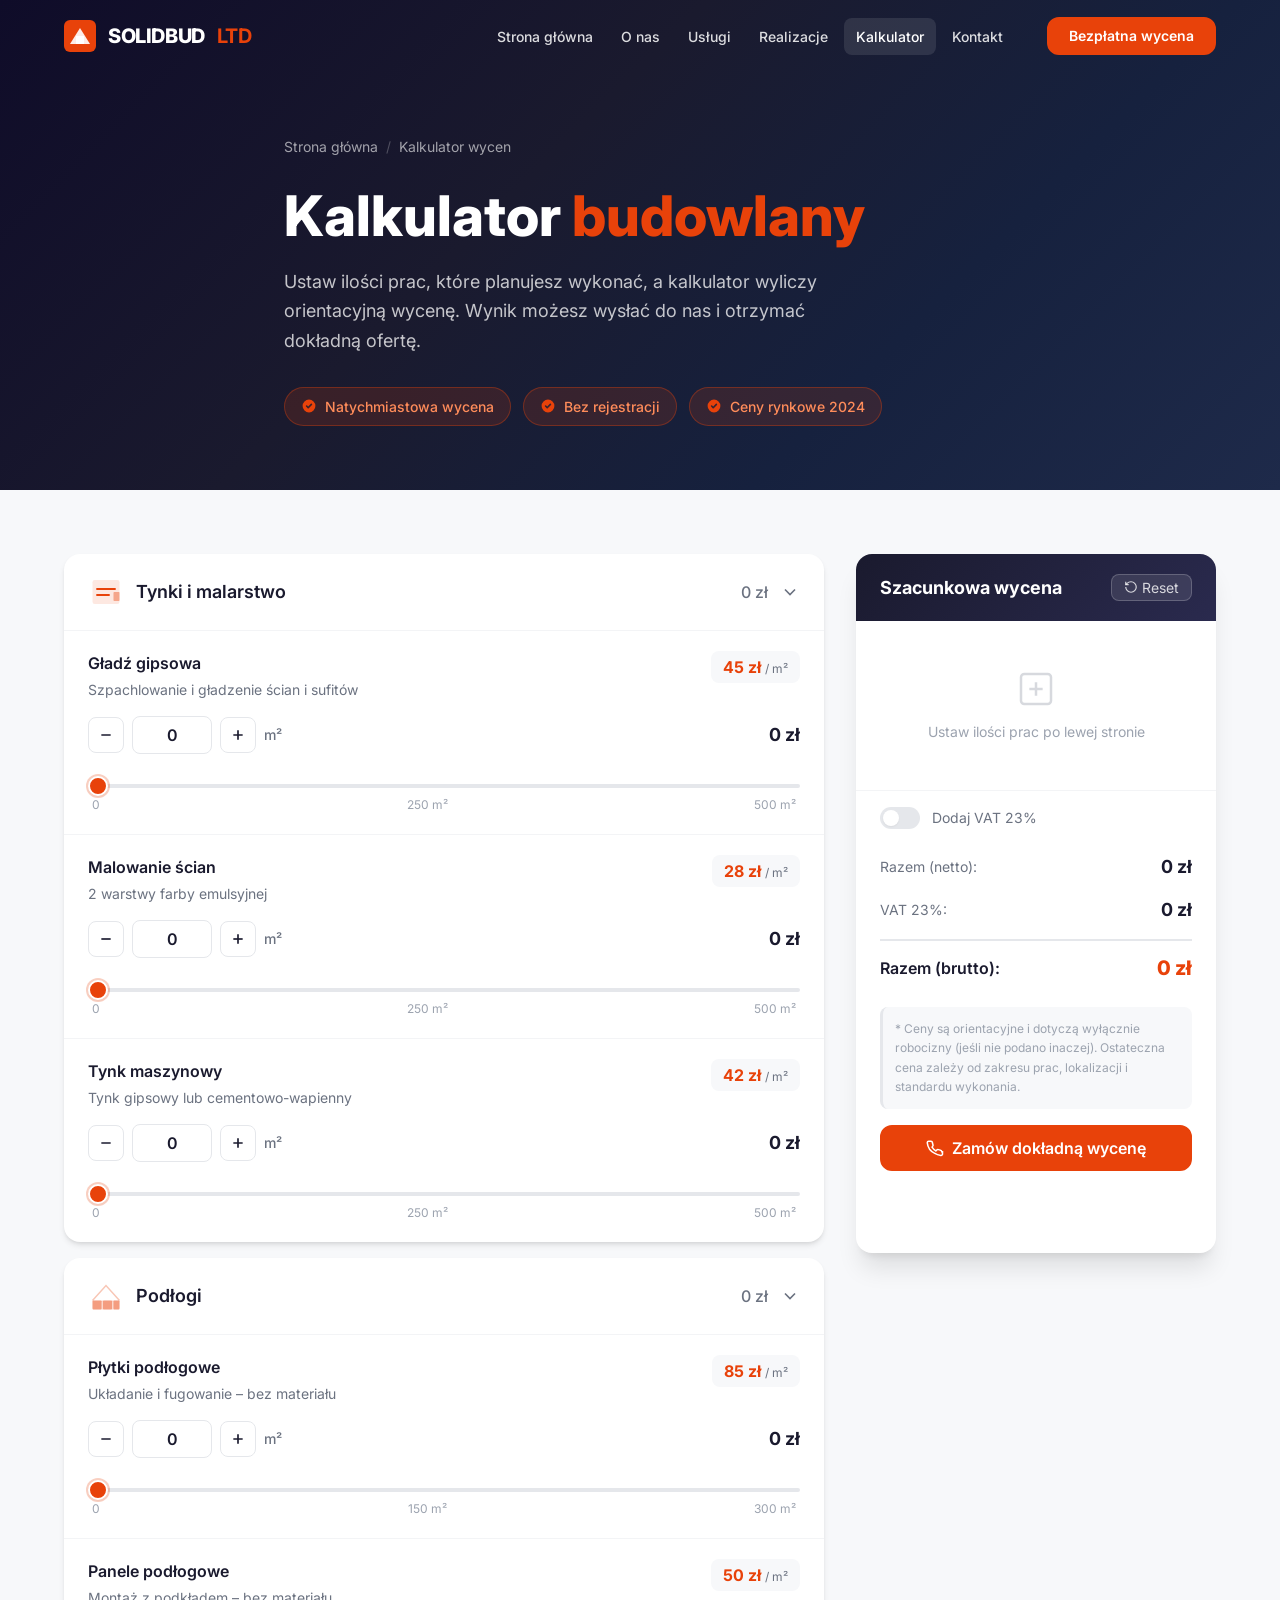
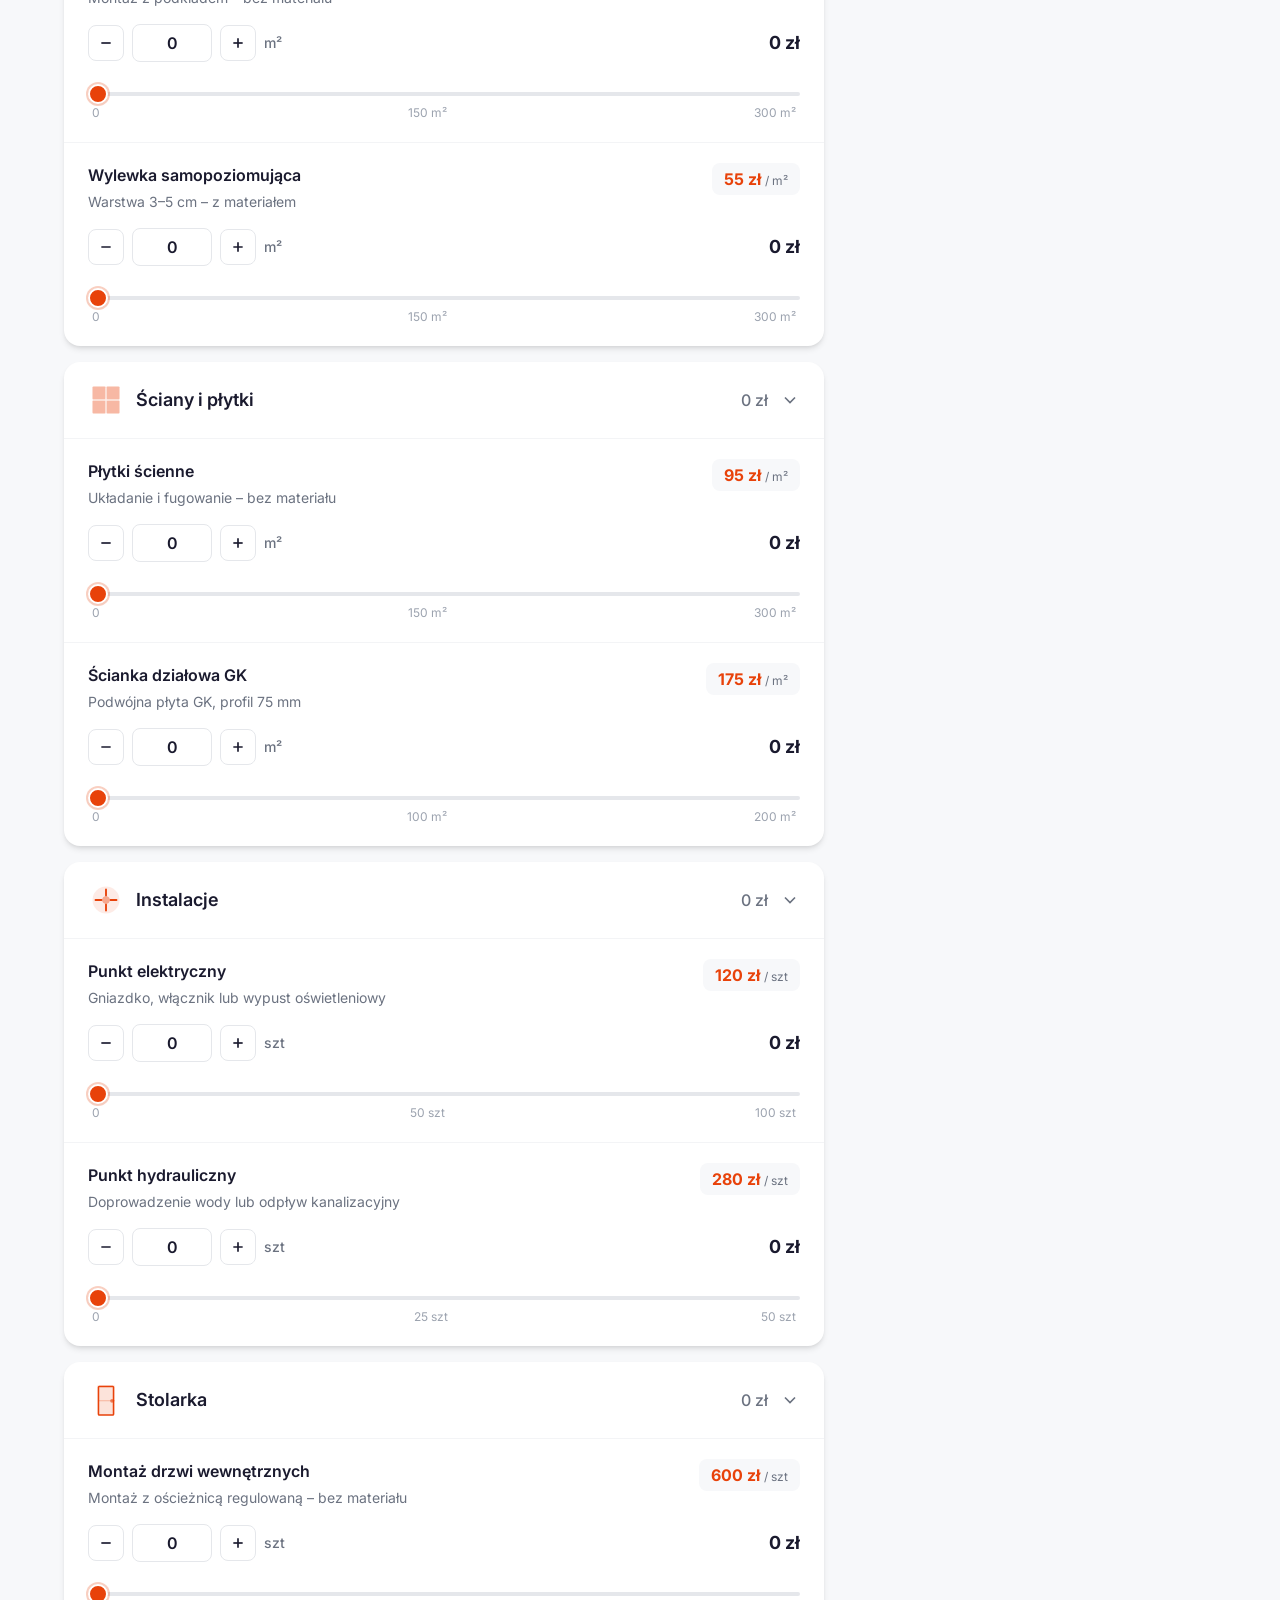
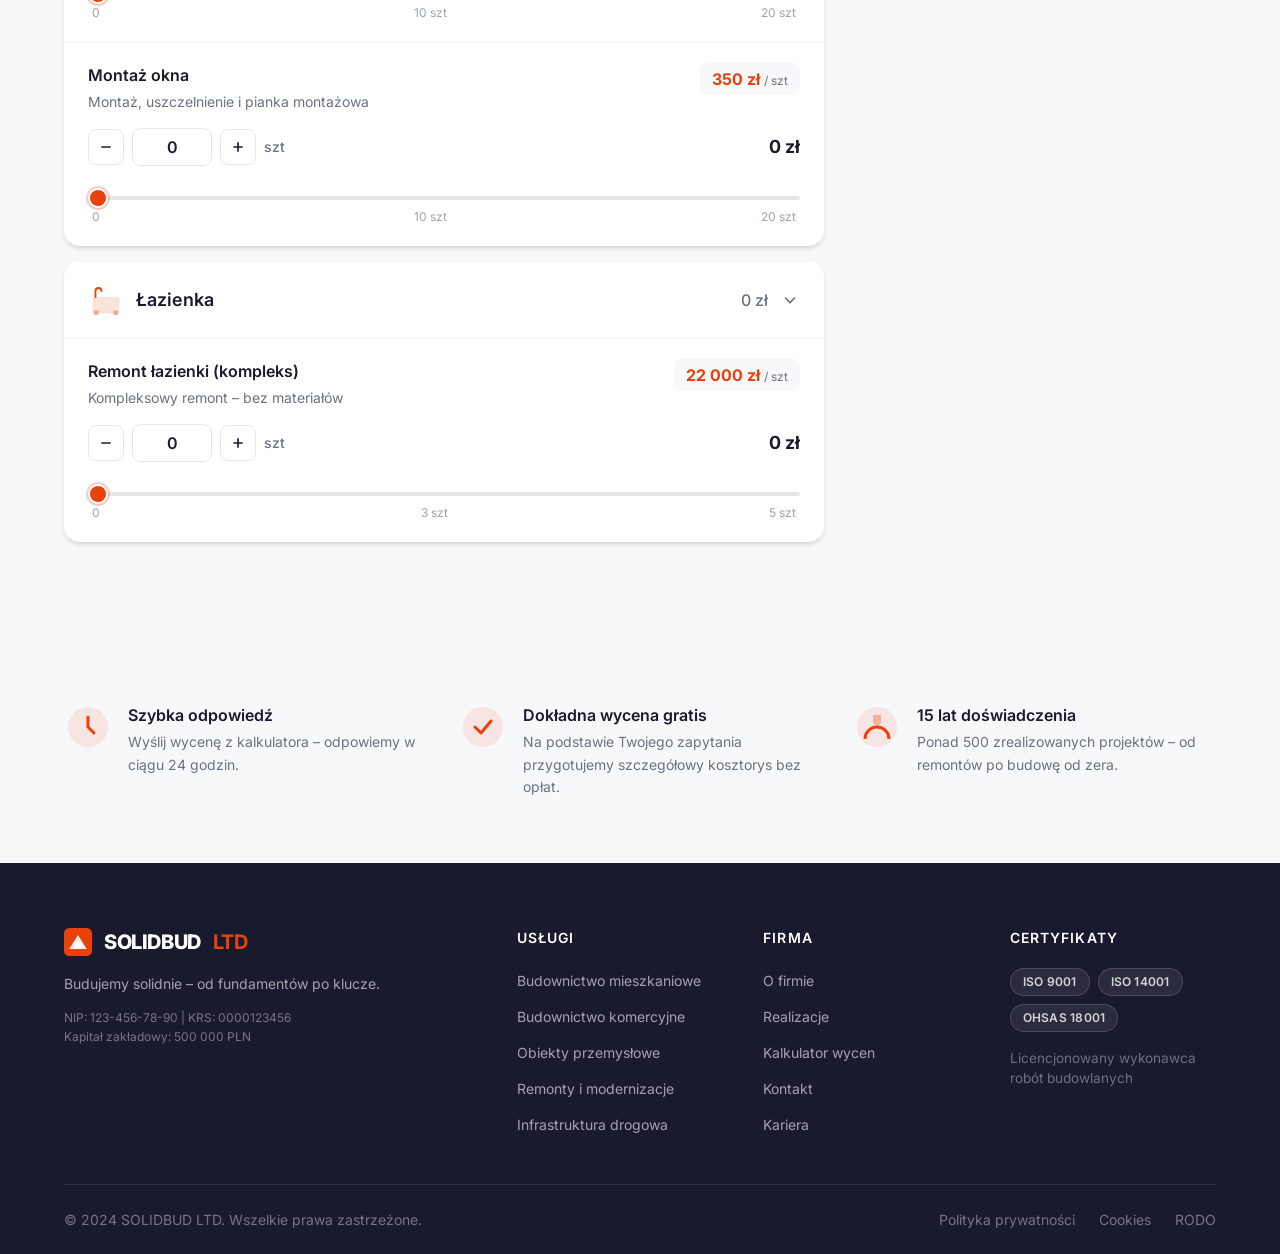
==== kalkulator.html @ 18d968ff "Add construction price calculator subpage (kalkulator.html) Agent-Logs-Url: https://github.com/solid" ====
<!DOCTYPE html>
<html lang="pl">
<head>
  <meta charset="UTF-8" />
  <meta name="viewport" content="width=device-width, initial-scale=1.0" />
  <meta name="description" content="Kalkulator budowlany SOLIDBUD LTD – oblicz orientacyjny koszt remontu lub wykończenia. Gładź, malowanie, płytki, instalacje i wiele więcej." />
  <meta name="keywords" content="kalkulator budowlany, wycena remontu, koszt wykończenia, SOLIDBUD, budowa cena" />
  <title>Kalkulator Wycen – SOLIDBUD LTD</title>
  <link rel="stylesheet" href="css/style.css" />
  <link rel="stylesheet" href="css/kalkulator.css" />
  <link rel="preconnect" href="https://fonts.googleapis.com" />
  <link rel="preconnect" href="https://fonts.gstatic.com" crossorigin />
  <link href="https://fonts.googleapis.com/css2?family=Inter:wght@300;400;500;600;700;800&display=swap" rel="stylesheet" />
</head>
<body>

  <!-- ===== NAVIGATION ===== -->
  <header class="header" id="header">
    <nav class="nav container">
      <a href="index.html" class="nav__logo">
        <span class="nav__logo-icon">
          <svg width="32" height="32" viewBox="0 0 32 32" fill="none" xmlns="http://www.w3.org/2000/svg" aria-hidden="true">
            <rect width="32" height="32" rx="6" fill="#E8420A"/>
            <path d="M6 24L16 8L26 24H6Z" fill="white" opacity="0.9"/>
            <rect x="12" y="16" width="8" height="8" fill="white"/>
          </svg>
        </span>
        SOLIDBUD <span class="nav__logo-ltd">LTD</span>
      </a>

      <ul class="nav__menu" id="nav-menu">
        <li class="nav__item"><a href="index.html#home" class="nav__link">Strona główna</a></li>
        <li class="nav__item"><a href="index.html#about" class="nav__link">O nas</a></li>
        <li class="nav__item"><a href="index.html#services" class="nav__link">Usługi</a></li>
        <li class="nav__item"><a href="index.html#projects" class="nav__link">Realizacje</a></li>
        <li class="nav__item"><a href="kalkulator.html" class="nav__link active">Kalkulator</a></li>
        <li class="nav__item"><a href="index.html#contact" class="nav__link">Kontakt</a></li>
      </ul>

      <a href="index.html#contact" class="btn btn--primary nav__cta">Bezpłatna wycena</a>

      <button class="nav__toggle" id="nav-toggle" aria-label="Otwórz menu" aria-expanded="false">
        <span></span><span></span><span></span>
      </button>
    </nav>
  </header>

  <!-- ===== PAGE HERO ===== -->
  <section class="page-hero">
    <div class="container page-hero__inner">
      <nav class="breadcrumb" aria-label="Nawigacja okruszkowa">
        <a href="index.html">Strona główna</a>
        <span aria-hidden="true">/</span>
        <span aria-current="page">Kalkulator wycen</span>
      </nav>
      <h1 class="page-hero__title">
        Kalkulator <span class="page-hero__title--accent">budowlany</span>
      </h1>
      <p class="page-hero__subtitle">
        Ustaw ilości prac, które planujesz wykonać, a kalkulator wyliczy orientacyjną wycenę. Wynik możesz wysłać do nas i otrzymać dokładną ofertę.
      </p>
      <div class="page-hero__badges">
        <span class="hero-badge">
          <svg viewBox="0 0 20 20" fill="currentColor" aria-hidden="true"><path fill-rule="evenodd" d="M10 18a8 8 0 100-16 8 8 0 000 16zm3.707-9.293a1 1 0 00-1.414-1.414L9 10.586 7.707 9.293a1 1 0 00-1.414 1.414l2 2a1 1 0 001.414 0l4-4z" clip-rule="evenodd"/></svg>
          Natychmiastowa wycena
        </span>
        <span class="hero-badge">
          <svg viewBox="0 0 20 20" fill="currentColor" aria-hidden="true"><path fill-rule="evenodd" d="M10 18a8 8 0 100-16 8 8 0 000 16zm3.707-9.293a1 1 0 00-1.414-1.414L9 10.586 7.707 9.293a1 1 0 00-1.414 1.414l2 2a1 1 0 001.414 0l4-4z" clip-rule="evenodd"/></svg>
          Bez rejestracji
        </span>
        <span class="hero-badge">
          <svg viewBox="0 0 20 20" fill="currentColor" aria-hidden="true"><path fill-rule="evenodd" d="M10 18a8 8 0 100-16 8 8 0 000 16zm3.707-9.293a1 1 0 00-1.414-1.414L9 10.586 7.707 9.293a1 1 0 00-1.414 1.414l2 2a1 1 0 001.414 0l4-4z" clip-rule="evenodd"/></svg>
          Ceny rynkowe 2024
        </span>
      </div>
    </div>
  </section>

  <!-- ===== CALCULATOR ===== -->
  <section class="calc-section section">
    <div class="container">
      <div class="calc__layout">

        <!-- LEFT: form sections (rendered by JS) -->
        <div class="calc__form" id="calc-form">
          <div class="calc__loading" aria-live="polite">
            <div class="calc__loading-spinner"></div>
            <p>Ładowanie kalkulatora…</p>
          </div>
        </div>

        <!-- RIGHT: sticky summary -->
        <aside class="calc__sidebar" aria-label="Podsumowanie kosztów">
          <div class="calc__summary" id="calc-summary">

            <div class="calc__summary-header">
              <h2 class="calc__summary-title">Szacunkowa wycena</h2>
              <button class="calc__reset-btn" id="calc-reset" type="button" title="Wyczyść wszystkie wartości">
                <svg viewBox="0 0 24 24" fill="none" stroke="currentColor" stroke-width="2" aria-hidden="true"><path d="M3 12a9 9 0 1 0 9-9 9.75 9.75 0 0 0-6.74 2.74L3 8"/><path d="M3 3v5h5"/></svg>
                Reset
              </button>
            </div>

            <ul class="calc__breakdown" id="calc-breakdown">
              <li class="calc__breakdown-empty">
                <svg viewBox="0 0 24 24" fill="none" stroke="currentColor" stroke-width="1.5" aria-hidden="true"><rect x="3" y="3" width="18" height="18" rx="2"/><path d="M8 12h8M12 8v8"/></svg>
                <span>Ustaw ilości prac po lewej stronie</span>
              </li>
            </ul>

            <div class="calc__summary-footer">
              <label class="calc__vat-label">
                <input type="checkbox" id="calc-vat" />
                <span class="calc__vat-toggle"></span>
                <span>Dodaj VAT 23%</span>
              </label>

              <div class="calc__total-row">
                <span class="calc__total-label">Razem (netto):</span>
                <span class="calc__total-net" id="calc-total-net">0 zł</span>
              </div>
              <div class="calc__vat-row" id="calc-vat-row" hidden>
                <span class="calc__total-label">VAT 23%:</span>
                <span class="calc__total-vat" id="calc-total-vat">0 zł</span>
              </div>
              <div class="calc__total-row calc__total-row--gross" id="calc-gross-row" hidden>
                <span class="calc__total-label">Razem (brutto):</span>
                <span class="calc__total-gross" id="calc-total-gross">0 zł</span>
              </div>

              <p class="calc__disclaimer">
                * Ceny są orientacyjne i dotyczą wyłącznie robocizny (jeśli nie podano inaczej). Ostateczna cena zależy od zakresu prac, lokalizacji i standardu wykonania.
              </p>

              <div class="calc__actions">
                <a href="index.html#contact" class="btn btn--primary btn--full">
                  <svg viewBox="0 0 24 24" fill="none" stroke="currentColor" stroke-width="2" aria-hidden="true"><path d="M22 16.92v3a2 2 0 0 1-2.18 2 19.79 19.79 0 0 1-8.63-3.07A19.5 19.5 0 0 1 4.69 13.6a19.79 19.79 0 0 1-3.07-8.67A2 2 0 0 1 3.6 3h3a2 2 0 0 1 2 1.72c.127.96.361 1.903.7 2.81a2 2 0 0 1-.45 2.11L8.09 10.91a16 16 0 0 0 5 5l1.27-1.27a2 2 0 0 1 2.11-.45c.907.339 1.85.573 2.81.7A2 2 0 0 1 21 16.92z"/></svg>
                  Zamów dokładną wycenę
                </a>
                <button class="btn btn--outline btn--full" id="calc-print" type="button">
                  <svg viewBox="0 0 24 24" fill="none" stroke="currentColor" stroke-width="2" aria-hidden="true"><polyline points="6 9 6 2 18 2 18 9"/><path d="M6 18H4a2 2 0 0 1-2-2v-5a2 2 0 0 1 2-2h16a2 2 0 0 1 2 2v5a2 2 0 0 1-2 2h-2"/><rect x="6" y="14" width="12" height="8"/></svg>
                  Drukuj / zapisz PDF
                </button>
              </div>
            </div>
          </div>
        </aside>

      </div>
    </div>
  </section>

  <!-- ===== MOBILE STICKY TOTAL ===== -->
  <div class="calc__mobile-bar" id="calc-mobile-bar" hidden aria-live="polite">
    <div class="calc__mobile-bar-inner">
      <span class="calc__mobile-bar-label">Szacunkowa wycena:</span>
      <strong class="calc__mobile-bar-total" id="calc-mobile-total">0 zł</strong>
    </div>
    <a href="index.html#contact" class="btn btn--primary btn--sm">Wycena</a>
  </div>

  <!-- ===== INFO STRIP ===== -->
  <section class="info-strip section--gray">
    <div class="container">
      <div class="info-strip__grid">
        <div class="info-strip__item">
          <div class="info-strip__icon">
            <svg viewBox="0 0 48 48" fill="none" xmlns="http://www.w3.org/2000/svg" aria-hidden="true">
              <circle cx="24" cy="24" r="20" fill="currentColor" opacity="0.1"/>
              <path d="M24 14v10l6 6" stroke="currentColor" stroke-width="3" stroke-linecap="round"/>
            </svg>
          </div>
          <div>
            <h3>Szybka odpowiedź</h3>
            <p>Wyślij wycenę z kalkulatora – odpowiemy w ciągu 24 godzin.</p>
          </div>
        </div>
        <div class="info-strip__item">
          <div class="info-strip__icon">
            <svg viewBox="0 0 48 48" fill="none" xmlns="http://www.w3.org/2000/svg" aria-hidden="true">
              <circle cx="24" cy="24" r="20" fill="currentColor" opacity="0.1"/>
              <path d="M16 24l6 6 10-12" stroke="currentColor" stroke-width="3" stroke-linecap="round" stroke-linejoin="round"/>
            </svg>
          </div>
          <div>
            <h3>Dokładna wycena gratis</h3>
            <p>Na podstawie Twojego zapytania przygotujemy szczegółowy kosztorys bez opłat.</p>
          </div>
        </div>
        <div class="info-strip__item">
          <div class="info-strip__icon">
            <svg viewBox="0 0 48 48" fill="none" xmlns="http://www.w3.org/2000/svg" aria-hidden="true">
              <circle cx="24" cy="24" r="20" fill="currentColor" opacity="0.1"/>
              <path d="M20 12h8v8l-4 4-4-4V12z" fill="currentColor" opacity="0.3"/>
              <path d="M12 36a12 12 0 0 1 24 0" stroke="currentColor" stroke-width="3"/>
            </svg>
          </div>
          <div>
            <h3>15 lat doświadczenia</h3>
            <p>Ponad 500 zrealizowanych projektów – od remontów po budowę od zera.</p>
          </div>
        </div>
      </div>
    </div>
  </section>

  <!-- ===== FOOTER ===== -->
  <footer class="footer">
    <div class="container">
      <div class="footer__grid">
        <div class="footer__brand">
          <a href="index.html" class="nav__logo footer__logo">
            <span class="nav__logo-icon">
              <svg width="28" height="28" viewBox="0 0 32 32" fill="none" xmlns="http://www.w3.org/2000/svg" aria-hidden="true">
                <rect width="32" height="32" rx="6" fill="#E8420A"/>
                <path d="M6 24L16 8L26 24H6Z" fill="white" opacity="0.9"/>
                <rect x="12" y="16" width="8" height="8" fill="white"/>
              </svg>
            </span>
            SOLIDBUD <span class="nav__logo-ltd">LTD</span>
          </a>
          <p class="footer__tagline">Budujemy solidnie – od fundamentów po klucze.</p>
          <p class="footer__legal">NIP: 123-456-78-90 | KRS: 0000123456<br/>Kapitał zakładowy: 500 000 PLN</p>
        </div>

        <div class="footer__col">
          <h4>Usługi</h4>
          <ul>
            <li><a href="index.html#services">Budownictwo mieszkaniowe</a></li>
            <li><a href="index.html#services">Budownictwo komercyjne</a></li>
            <li><a href="index.html#services">Obiekty przemysłowe</a></li>
            <li><a href="index.html#services">Remonty i modernizacje</a></li>
            <li><a href="index.html#services">Infrastruktura drogowa</a></li>
          </ul>
        </div>

        <div class="footer__col">
          <h4>Firma</h4>
          <ul>
            <li><a href="index.html#about">O firmie</a></li>
            <li><a href="index.html#projects">Realizacje</a></li>
            <li><a href="kalkulator.html">Kalkulator wycen</a></li>
            <li><a href="index.html#contact">Kontakt</a></li>
            <li><a href="#">Kariera</a></li>
          </ul>
        </div>

        <div class="footer__col">
          <h4>Certyfikaty</h4>
          <div class="footer__certs">
            <div class="cert-badge">ISO 9001</div>
            <div class="cert-badge">ISO 14001</div>
            <div class="cert-badge">OHSAS 18001</div>
          </div>
          <p style="margin-top: 1rem; font-size: 0.85rem; color: var(--color-text-muted);">Licencjonowany wykonawca robót budowlanych</p>
        </div>
      </div>

      <div class="footer__bottom">
        <p>&copy; 2024 SOLIDBUD LTD. Wszelkie prawa zastrzeżone.</p>
        <div class="footer__bottom-links">
          <a href="#">Polityka prywatności</a>
          <a href="#">Cookies</a>
          <a href="#">RODO</a>
        </div>
      </div>
    </div>
  </footer>

  <!-- Back to top -->
  <button class="back-to-top" id="back-to-top" aria-label="Wróć na górę" hidden>
    <svg viewBox="0 0 24 24" fill="none" stroke="currentColor" stroke-width="2.5" aria-hidden="true"><path d="M18 15l-6-6-6 6"/></svg>
  </button>

  <script src="js/main.js"></script>
  <script src="js/kalkulator.js"></script>
</body>
</html>
---- css/style.css ----
/* ===================================
   SOLIDBUD LTD – Main Stylesheet
   =================================== */

/* ===== CSS Variables ===== */
:root {
  --color-primary: #E8420A;
  --color-primary-dark: #c03508;
  --color-primary-light: #ff6b35;
  --color-secondary: #1a1a2e;
  --color-accent: #ffd700;

  --color-bg: #ffffff;
  --color-bg-gray: #f7f8fa;
  --color-bg-dark: #1a1a2e;

  --color-text: #1a1a2e;
  --color-text-muted: #6b7280;
  --color-text-light: #9ca3af;
  --color-text-inverse: #ffffff;

  --color-border: #e5e7eb;
  --color-border-light: #f3f4f6;

  --font-family: 'Inter', -apple-system, BlinkMacSystemFont, 'Segoe UI', sans-serif;

  --font-size-xs: 0.75rem;
  --font-size-sm: 0.875rem;
  --font-size-base: 1rem;
  --font-size-lg: 1.125rem;
  --font-size-xl: 1.25rem;
  --font-size-2xl: 1.5rem;
  --font-size-3xl: 1.875rem;
  --font-size-4xl: 2.25rem;
  --font-size-5xl: 3rem;

  --font-weight-regular: 400;
  --font-weight-medium: 500;
  --font-weight-semibold: 600;
  --font-weight-bold: 700;
  --font-weight-extrabold: 800;

  --line-height-tight: 1.25;
  --line-height-snug: 1.375;
  --line-height-normal: 1.5;
  --line-height-relaxed: 1.625;

  --spacing-1: 0.25rem;
  --spacing-2: 0.5rem;
  --spacing-3: 0.75rem;
  --spacing-4: 1rem;
  --spacing-5: 1.25rem;
  --spacing-6: 1.5rem;
  --spacing-8: 2rem;
  --spacing-10: 2.5rem;
  --spacing-12: 3rem;
  --spacing-16: 4rem;
  --spacing-20: 5rem;
  --spacing-24: 6rem;

  --border-radius-sm: 0.375rem;
  --border-radius: 0.5rem;
  --border-radius-lg: 0.75rem;
  --border-radius-xl: 1rem;
  --border-radius-2xl: 1.5rem;
  --border-radius-full: 9999px;

  --shadow-sm: 0 1px 2px 0 rgba(0,0,0,0.05);
  --shadow: 0 1px 3px 0 rgba(0,0,0,0.1), 0 1px 2px -1px rgba(0,0,0,0.1);
  --shadow-md: 0 4px 6px -1px rgba(0,0,0,0.1), 0 2px 4px -2px rgba(0,0,0,0.1);
  --shadow-lg: 0 10px 15px -3px rgba(0,0,0,0.1), 0 4px 6px -4px rgba(0,0,0,0.1);
  --shadow-xl: 0 20px 25px -5px rgba(0,0,0,0.1), 0 8px 10px -6px rgba(0,0,0,0.1);
  --shadow-2xl: 0 25px 50px -12px rgba(0,0,0,0.25);

  --transition: 0.2s ease;
  --transition-md: 0.3s ease;
  --transition-lg: 0.4s ease;

  --header-height: 72px;
  --container-max: 1200px;
  --container-padding: 1.5rem;
}

/* ===== Reset & Base ===== */
*, *::before, *::after {
  box-sizing: border-box;
  margin: 0;
  padding: 0;
}

html {
  scroll-behavior: smooth;
  font-size: 16px;
}

body {
  font-family: var(--font-family);
  font-size: var(--font-size-base);
  line-height: var(--line-height-normal);
  color: var(--color-text);
  background-color: var(--color-bg);
  -webkit-font-smoothing: antialiased;
  -moz-osx-font-smoothing: grayscale;
}

img, svg {
  display: block;
  max-width: 100%;
}

a {
  color: inherit;
  text-decoration: none;
}

ul {
  list-style: none;
}

button {
  font-family: inherit;
  cursor: pointer;
  border: none;
  background: none;
}

input, textarea, select {
  font-family: inherit;
  font-size: inherit;
}

/* ===== Layout ===== */
.container {
  width: 100%;
  max-width: var(--container-max);
  margin: 0 auto;
  padding: 0 var(--container-padding);
}

.section {
  padding: var(--spacing-20) 0;
}

.section--gray {
  background-color: var(--color-bg-gray);
}

/* ===== Typography Helpers ===== */
.section__label {
  display: inline-flex;
  align-items: center;
  gap: var(--spacing-2);
  font-size: var(--font-size-sm);
  font-weight: var(--font-weight-semibold);
  text-transform: uppercase;
  letter-spacing: 0.1em;
  color: var(--color-primary);
  margin-bottom: var(--spacing-3);
}

.section__label::before {
  content: '';
  display: block;
  width: 24px;
  height: 2px;
  background-color: var(--color-primary);
  border-radius: 2px;
}

.section__title {
  font-size: clamp(var(--font-size-3xl), 4vw, var(--font-size-4xl));
  font-weight: var(--font-weight-extrabold);
  line-height: var(--line-height-tight);
  color: var(--color-secondary);
  margin-bottom: var(--spacing-4);
}

.section__subtitle {
  font-size: var(--font-size-lg);
  color: var(--color-text-muted);
  max-width: 600px;
}

.section__header {
  text-align: center;
  margin-bottom: var(--spacing-12);
}

.section__header .section__subtitle {
  margin: 0 auto;
}

/* ===== Buttons ===== */
.btn {
  display: inline-flex;
  align-items: center;
  justify-content: center;
  gap: var(--spacing-2);
  padding: 0.75rem 1.5rem;
  font-size: var(--font-size-base);
  font-weight: var(--font-weight-semibold);
  line-height: 1;
  border-radius: var(--border-radius-lg);
  border: 2px solid transparent;
  transition: all var(--transition-md);
  cursor: pointer;
  white-space: nowrap;
}

.btn--primary {
  background-color: var(--color-primary);
  color: var(--color-text-inverse);
  border-color: var(--color-primary);
}

.btn--primary:hover {
  background-color: var(--color-primary-dark);
  border-color: var(--color-primary-dark);
  transform: translateY(-1px);
  box-shadow: 0 6px 20px rgba(232, 66, 10, 0.35);
}

.btn--outline {
  background-color: transparent;
  color: var(--color-text-inverse);
  border-color: rgba(255,255,255,0.5);
}

.btn--outline:hover {
  background-color: rgba(255,255,255,0.1);
  border-color: var(--color-text-inverse);
}

.btn--lg {
  padding: 1rem 2rem;
  font-size: var(--font-size-lg);
}

.btn--full {
  width: 100%;
}

/* ===== Header / Navigation ===== */
.header {
  position: fixed;
  top: 0;
  left: 0;
  right: 0;
  z-index: 100;
  background-color: transparent;
  transition: background-color var(--transition-md), box-shadow var(--transition-md);
}

.header.scrolled {
  background-color: var(--color-bg);
  box-shadow: var(--shadow-md);
}

.nav {
  display: flex;
  align-items: center;
  height: var(--header-height);
  gap: var(--spacing-8);
}

.nav__logo {
  display: flex;
  align-items: center;
  gap: var(--spacing-3);
  font-size: var(--font-size-xl);
  font-weight: var(--font-weight-extrabold);
  color: var(--color-text-inverse);
  letter-spacing: -0.02em;
  flex-shrink: 0;
  transition: color var(--transition);
}

.header.scrolled .nav__logo {
  color: var(--color-secondary);
}

.nav__logo-icon {
  display: flex;
  align-items: center;
}

.nav__logo-ltd {
  color: var(--color-primary);
  font-weight: var(--font-weight-bold);
}

.nav__menu {
  display: flex;
  align-items: center;
  gap: var(--spacing-1);
  margin-left: auto;
}

.nav__link {
  display: block;
  padding: var(--spacing-2) var(--spacing-3);
  font-size: var(--font-size-sm);
  font-weight: var(--font-weight-medium);
  color: rgba(255,255,255,0.85);
  border-radius: var(--border-radius);
  transition: all var(--transition);
}

.header.scrolled .nav__link {
  color: var(--color-text-muted);
}

.nav__link:hover,
.nav__link.active {
  color: var(--color-text-inverse);
  background-color: rgba(255,255,255,0.1);
}

.header.scrolled .nav__link:hover,
.header.scrolled .nav__link.active {
  color: var(--color-primary);
  background-color: rgba(232, 66, 10, 0.08);
}

.nav__cta {
  flex-shrink: 0;
  padding: 0.6rem 1.25rem;
  font-size: var(--font-size-sm);
}

.nav__toggle {
  display: none;
  flex-direction: column;
  justify-content: space-between;
  width: 28px;
  height: 20px;
  padding: 0;
  margin-left: auto;
}

.nav__toggle span {
  display: block;
  width: 100%;
  height: 2px;
  background-color: var(--color-text-inverse);
  border-radius: 2px;
  transition: all var(--transition-md);
}

.header.scrolled .nav__toggle span {
  background-color: var(--color-secondary);
}

.nav__toggle.open span:nth-child(1) {
  transform: translateY(9px) rotate(45deg);
}
.nav__toggle.open span:nth-child(2) {
  opacity: 0;
}
.nav__toggle.open span:nth-child(3) {
  transform: translateY(-9px) rotate(-45deg);
}

/* ===== Hero ===== */
.hero {
  position: relative;
  min-height: 100vh;
  display: flex;
  flex-direction: column;
  justify-content: center;
  align-items: center;
  overflow: hidden;
}

.hero__bg {
  position: absolute;
  inset: 0;
  background: url('../images/hero-bg.svg') center center / cover no-repeat,
    linear-gradient(135deg, #0f0c29 0%, #1a1a2e 30%, #16213e 60%, #1e2a4a 100%);
  z-index: 0;
}

.hero__bg::before {
  content: '';
  position: absolute;
  inset: 0;
  background:
    radial-gradient(ellipse at 20% 20%, rgba(232, 66, 10, 0.25) 0%, transparent 50%),
    radial-gradient(ellipse at 80% 80%, rgba(30, 60, 114, 0.3) 0%, transparent 50%);
}

.hero__bg::after {
  content: '';
  position: absolute;
  inset: 0;
  background-image:
    linear-gradient(rgba(255,255,255,0.03) 1px, transparent 1px),
    linear-gradient(90deg, rgba(255,255,255,0.03) 1px, transparent 1px);
  background-size: 60px 60px;
}

.hero__content {
  position: relative;
  z-index: 1;
  text-align: center;
  padding-top: var(--header-height);
  padding-bottom: var(--spacing-16);
}

.hero__badge {
  display: inline-flex;
  align-items: center;
  gap: var(--spacing-2);
  padding: var(--spacing-2) var(--spacing-4);
  background-color: rgba(232, 66, 10, 0.15);
  border: 1px solid rgba(232, 66, 10, 0.3);
  border-radius: var(--border-radius-full);
  font-size: var(--font-size-sm);
  font-weight: var(--font-weight-semibold);
  color: var(--color-primary-light);
  margin-bottom: var(--spacing-6);
  letter-spacing: 0.02em;
}

.hero__badge::before {
  content: '';
  width: 8px;
  height: 8px;
  background-color: var(--color-primary);
  border-radius: 50%;
  flex-shrink: 0;
  animation: pulse 2s infinite;
}

@keyframes pulse {
  0%, 100% { opacity: 1; }
  50% { opacity: 0.4; }
}

.hero__title {
  font-size: clamp(2.5rem, 6vw, 4.5rem);
  font-weight: var(--font-weight-extrabold);
  line-height: var(--line-height-tight);
  color: var(--color-text-inverse);
  margin-bottom: var(--spacing-6);
  letter-spacing: -0.02em;
}

.hero__title--accent {
  color: var(--color-primary);
  position: relative;
}

.hero__subtitle {
  font-size: clamp(var(--font-size-base), 2vw, var(--font-size-xl));
  color: rgba(255,255,255,0.75);
  max-width: 640px;
  margin: 0 auto var(--spacing-10);
  line-height: var(--line-height-relaxed);
}

.hero__actions {
  display: flex;
  justify-content: center;
  gap: var(--spacing-4);
  flex-wrap: wrap;
  margin-bottom: var(--spacing-16);
}

.hero__stats {
  display: flex;
  justify-content: center;
  gap: var(--spacing-10);
  flex-wrap: wrap;
  padding-top: var(--spacing-10);
  border-top: 1px solid rgba(255,255,255,0.1);
}

.stat {
  text-align: center;
}

.stat__number {
  display: block;
  font-size: clamp(1.75rem, 3vw, 2.5rem);
  font-weight: var(--font-weight-extrabold);
  color: var(--color-text-inverse);
  line-height: 1;
  margin-bottom: var(--spacing-1);
}

.stat__label {
  font-size: var(--font-size-sm);
  color: rgba(255,255,255,0.6);
  font-weight: var(--font-weight-medium);
}

.hero__scroll-indicator {
  position: absolute;
  bottom: var(--spacing-8);
  left: 50%;
  transform: translateX(-50%);
  z-index: 1;
  display: flex;
  flex-direction: column;
  align-items: center;
  gap: var(--spacing-2);
  color: rgba(255,255,255,0.5);
  font-size: var(--font-size-xs);
  letter-spacing: 0.05em;
  animation: bounce 2s infinite;
}

@keyframes bounce {
  0%, 100% { transform: translateX(-50%) translateY(0); }
  50% { transform: translateX(-50%) translateY(6px); }
}

/* ===== About ===== */
.about__grid {
  display: grid;
  grid-template-columns: 1fr 1fr;
  gap: var(--spacing-16);
  align-items: center;
}

.about__visual {
  position: relative;
}

.about__image-wrapper {
  position: relative;
}

.about__image--main {
  border-radius: var(--border-radius-2xl);
  overflow: hidden;
  box-shadow: var(--shadow-2xl);
  background-color: var(--color-secondary);
  aspect-ratio: 4/3;
  display: flex;
  align-items: center;
  justify-content: center;
}

.about__image--main img {
  width: 100%;
  height: 100%;
  object-fit: cover;
  display: block;
}

.about__badge-card {
  position: absolute;
  bottom: -20px;
  right: -20px;
  background-color: var(--color-bg);
  border-radius: var(--border-radius-xl);
  padding: var(--spacing-4) var(--spacing-5);
  display: flex;
  align-items: center;
  gap: var(--spacing-3);
  box-shadow: var(--shadow-xl);
}

.about__badge-icon {
  font-size: 2rem;
  line-height: 1;
}

.about__badge-card strong {
  display: block;
  font-size: var(--font-size-sm);
  font-weight: var(--font-weight-bold);
  color: var(--color-secondary);
}

.about__badge-card span {
  font-size: var(--font-size-xs);
  color: var(--color-text-muted);
}

.about__content {
  padding: var(--spacing-4) 0;
}

.about__text {
  font-size: var(--font-size-lg);
  color: var(--color-text-muted);
  line-height: var(--line-height-relaxed);
  margin-bottom: var(--spacing-4);
}

.about__features {
  display: grid;
  grid-template-columns: 1fr 1fr;
  gap: var(--spacing-4);
  margin: var(--spacing-8) 0;
}

.feature {
  display: flex;
  gap: var(--spacing-3);
  align-items: flex-start;
}

.feature__icon {
  flex-shrink: 0;
  width: 24px;
  height: 24px;
  background-color: var(--color-primary);
  color: white;
  border-radius: 50%;
  display: flex;
  align-items: center;
  justify-content: center;
  font-size: var(--font-size-xs);
  font-weight: var(--font-weight-bold);
  margin-top: 2px;
}

.feature strong {
  display: block;
  font-size: var(--font-size-sm);
  font-weight: var(--font-weight-semibold);
  color: var(--color-secondary);
  margin-bottom: var(--spacing-1);
}

.feature p {
  font-size: var(--font-size-sm);
  color: var(--color-text-muted);
  line-height: var(--line-height-relaxed);
}

/* ===== Services ===== */
.services__grid {
  display: grid;
  grid-template-columns: repeat(3, 1fr);
  gap: var(--spacing-6);
}

.service-card {
  background-color: var(--color-bg);
  border-radius: var(--border-radius-xl);
  padding: var(--spacing-8);
  border: 1px solid var(--color-border);
  transition: all var(--transition-md);
  position: relative;
  overflow: hidden;
}

.service-card::before {
  content: '';
  position: absolute;
  top: 0;
  left: 0;
  right: 0;
  height: 3px;
  background: linear-gradient(90deg, var(--color-primary), var(--color-primary-light));
  transform: scaleX(0);
  transform-origin: left;
  transition: transform var(--transition-md);
}

.service-card:hover {
  transform: translateY(-4px);
  box-shadow: var(--shadow-xl);
  border-color: transparent;
}

.service-card:hover::before {
  transform: scaleX(1);
}

.service-card__icon {
  width: 56px;
  height: 56px;
  color: var(--color-primary);
  margin-bottom: var(--spacing-5);
}

.service-card__title {
  font-size: var(--font-size-xl);
  font-weight: var(--font-weight-bold);
  color: var(--color-secondary);
  margin-bottom: var(--spacing-3);
}

.service-card__text {
  font-size: var(--font-size-sm);
  color: var(--color-text-muted);
  line-height: var(--line-height-relaxed);
  margin-bottom: var(--spacing-4);
}

.service-card__list {
  list-style: none;
  display: flex;
  flex-direction: column;
  gap: var(--spacing-2);
}

.service-card__list li {
  font-size: var(--font-size-sm);
  color: var(--color-text-muted);
  padding-left: var(--spacing-4);
  position: relative;
}

.service-card__list li::before {
  content: '→';
  position: absolute;
  left: 0;
  color: var(--color-primary);
  font-size: var(--font-size-xs);
}

/* ===== Projects ===== */
.projects__filter {
  display: flex;
  justify-content: center;
  gap: var(--spacing-3);
  flex-wrap: wrap;
  margin-bottom: var(--spacing-10);
}

.filter-btn {
  padding: var(--spacing-2) var(--spacing-5);
  font-size: var(--font-size-sm);
  font-weight: var(--font-weight-medium);
  color: var(--color-text-muted);
  background-color: var(--color-bg-gray);
  border-radius: var(--border-radius-full);
  transition: all var(--transition);
  border: 2px solid transparent;
}

.filter-btn:hover {
  color: var(--color-primary);
  background-color: rgba(232, 66, 10, 0.08);
}

.filter-btn.active {
  color: var(--color-text-inverse);
  background-color: var(--color-primary);
  border-color: var(--color-primary);
}

.projects__grid {
  display: grid;
  grid-template-columns: repeat(3, 1fr);
  gap: var(--spacing-6);
}

.project-card {
  background-color: var(--color-bg);
  border-radius: var(--border-radius-xl);
  overflow: hidden;
  box-shadow: var(--shadow);
  transition: all var(--transition-md);
  border: 1px solid var(--color-border);
}

.project-card:hover {
  transform: translateY(-4px);
  box-shadow: var(--shadow-xl);
}

.project-card.hidden {
  display: none;
}

.project-card__image {
  position: relative;
  aspect-ratio: 4/3;
  overflow: hidden;
}

.project-card__image img {
  width: 100%;
  height: 100%;
  object-fit: cover;
  display: block;
  transition: transform var(--transition-lg);
}

.project-card:hover .project-card__image img {
  transform: scale(1.05);
}

/* Project card accent colours (retained for overlay backdrop) */
.project-card__image--1 { background-color: #1e3a5f; }
.project-card__image--2 { background-color: #c05621; }
.project-card__image--3 { background-color: #2d3748; }
.project-card__image--4 { background-color: #1e3a5f; }
.project-card__image--5 { background-color: #2d3748; }
.project-card__image--6 { background-color: #1a4731; }

.project-card__overlay {
  position: absolute;
  top: var(--spacing-4);
  left: var(--spacing-4);
  z-index: 1;
}

.project-card__category {
  display: inline-block;
  padding: var(--spacing-1) var(--spacing-3);
  background-color: rgba(0,0,0,0.5);
  backdrop-filter: blur(4px);
  color: white;
  font-size: var(--font-size-xs);
  font-weight: var(--font-weight-semibold);
  border-radius: var(--border-radius-full);
  text-transform: uppercase;
  letter-spacing: 0.05em;
}

.project-card__content {
  padding: var(--spacing-6);
}

.project-card__title {
  font-size: var(--font-size-xl);
  font-weight: var(--font-weight-bold);
  color: var(--color-secondary);
  margin-bottom: var(--spacing-1);
}

.project-card__meta {
  font-size: var(--font-size-sm);
  color: var(--color-primary);
  font-weight: var(--font-weight-medium);
  margin-bottom: var(--spacing-3);
}

.project-card__text {
  font-size: var(--font-size-sm);
  color: var(--color-text-muted);
  line-height: var(--line-height-relaxed);
}

.projects__cta {
  text-align: center;
  margin-top: var(--spacing-12);
}

/* ===== Testimonials ===== */
.testimonials__grid {
  display: grid;
  grid-template-columns: repeat(3, 1fr);
  gap: var(--spacing-6);
}

.testimonial-card {
  background-color: var(--color-bg);
  border-radius: var(--border-radius-xl);
  padding: var(--spacing-8);
  box-shadow: var(--shadow-md);
  border: 1px solid var(--color-border);
  transition: transform var(--transition-md);
}

.testimonial-card:hover {
  transform: translateY(-4px);
}

.testimonial-card__stars {
  color: var(--color-accent);
  font-size: var(--font-size-lg);
  margin-bottom: var(--spacing-4);
  letter-spacing: 0.1em;
}

.testimonial-card__text {
  font-size: var(--font-size-base);
  color: var(--color-text-muted);
  line-height: var(--line-height-relaxed);
  font-style: italic;
  margin-bottom: var(--spacing-6);
}

.testimonial-card__author {
  display: flex;
  align-items: center;
  gap: var(--spacing-3);
}

.testimonial-card__avatar {
  width: 48px;
  height: 48px;
  border-radius: 50%;
  background: linear-gradient(135deg, var(--color-primary), var(--color-primary-dark));
  color: white;
  display: flex;
  align-items: center;
  justify-content: center;
  font-size: var(--font-size-sm);
  font-weight: var(--font-weight-bold);
  flex-shrink: 0;
}

.testimonial-card__author strong {
  display: block;
  font-size: var(--font-size-sm);
  font-weight: var(--font-weight-semibold);
  color: var(--color-secondary);
}

.testimonial-card__author span {
  font-size: var(--font-size-xs);
  color: var(--color-text-muted);
}

/* ===== Contact ===== */
.contact__grid {
  display: grid;
  grid-template-columns: 1fr 1.6fr;
  gap: var(--spacing-12);
  align-items: start;
}

.contact__info h3 {
  font-size: var(--font-size-2xl);
  font-weight: var(--font-weight-bold);
  color: var(--color-secondary);
  margin-bottom: var(--spacing-8);
}

.contact-item {
  display: flex;
  gap: var(--spacing-4);
  align-items: flex-start;
  margin-bottom: var(--spacing-6);
}

.contact-item__icon {
  width: 48px;
  height: 48px;
  background-color: rgba(232, 66, 10, 0.1);
  border-radius: var(--border-radius-lg);
  display: flex;
  align-items: center;
  justify-content: center;
  flex-shrink: 0;
  color: var(--color-primary);
}

.contact-item__icon svg {
  width: 22px;
  height: 22px;
}

.contact-item strong {
  display: block;
  font-size: var(--font-size-sm);
  font-weight: var(--font-weight-semibold);
  color: var(--color-secondary);
  margin-bottom: var(--spacing-1);
}

.contact-item span,
.contact-item a {
  font-size: var(--font-size-sm);
  color: var(--color-text-muted);
  line-height: var(--line-height-relaxed);
}

.contact-item a:hover {
  color: var(--color-primary);
}

.contact__social {
  display: flex;
  gap: var(--spacing-3);
  margin-top: var(--spacing-8);
}

.social-link {
  width: 44px;
  height: 44px;
  border-radius: var(--border-radius-lg);
  background-color: var(--color-bg-gray);
  display: flex;
  align-items: center;
  justify-content: center;
  color: var(--color-text-muted);
  transition: all var(--transition);
  border: 1px solid var(--color-border);
}

.social-link svg {
  width: 18px;
  height: 18px;
}

.social-link:hover {
  background-color: var(--color-primary);
  color: white;
  border-color: var(--color-primary);
  transform: translateY(-2px);
}

/* ===== Contact Form ===== */
.contact-form {
  background-color: var(--color-bg-gray);
  border-radius: var(--border-radius-2xl);
  padding: var(--spacing-10);
}

.form-row {
  display: grid;
  grid-template-columns: 1fr 1fr;
  gap: var(--spacing-4);
}

.form-group {
  display: flex;
  flex-direction: column;
  gap: var(--spacing-2);
  margin-bottom: var(--spacing-5);
}

.form-group label {
  font-size: var(--font-size-sm);
  font-weight: var(--font-weight-semibold);
  color: var(--color-secondary);
}

.form-group input,
.form-group textarea,
.form-group select {
  width: 100%;
  padding: 0.75rem 1rem;
  background-color: var(--color-bg);
  border: 2px solid var(--color-border);
  border-radius: var(--border-radius-lg);
  font-size: var(--font-size-base);
  color: var(--color-text);
  transition: border-color var(--transition);
  outline: none;
  appearance: none;
}

.form-group input:focus,
.form-group textarea:focus,
.form-group select:focus {
  border-color: var(--color-primary);
  box-shadow: 0 0 0 3px rgba(232, 66, 10, 0.1);
}

.form-group input.error,
.form-group textarea.error,
.form-group select.error {
  border-color: #ef4444;
}

.form-group textarea {
  resize: vertical;
  min-height: 120px;
}

.form-group select {
  background-image: url("data:image/svg+xml,%3Csvg xmlns='http://www.w3.org/2000/svg' viewBox='0 0 20 20' fill='none' stroke='%236b7280' stroke-width='2'%3E%3Cpath d='M6 8l4 4 4-4'/%3E%3C/svg%3E");
  background-repeat: no-repeat;
  background-position: right 0.75rem center;
  background-size: 16px;
  padding-right: 2.5rem;
  cursor: pointer;
}

.form-group--checkbox {
  flex-direction: column;
  margin-bottom: var(--spacing-6);
}

.checkbox-label {
  display: flex;
  gap: var(--spacing-3);
  cursor: pointer;
  align-items: flex-start;
}

.checkbox-label input[type="checkbox"] {
  width: 18px;
  height: 18px;
  margin: 0;
  flex-shrink: 0;
  margin-top: 2px;
  accent-color: var(--color-primary);
  cursor: pointer;
}

.checkbox-label span {
  font-size: var(--font-size-sm);
  color: var(--color-text-muted);
  line-height: var(--line-height-relaxed);
}

.form-error {
  font-size: var(--font-size-xs);
  color: #ef4444;
  font-weight: var(--font-weight-medium);
  min-height: 16px;
}

.form-success {
  display: flex;
  align-items: center;
  gap: var(--spacing-3);
  padding: var(--spacing-4) var(--spacing-5);
  background-color: #d1fae5;
  border: 1px solid #6ee7b7;
  border-radius: var(--border-radius-lg);
  color: #065f46;
  font-size: var(--font-size-sm);
  font-weight: var(--font-weight-medium);
  margin-top: var(--spacing-4);
}

.form-success svg {
  width: 20px;
  height: 20px;
  flex-shrink: 0;
  stroke: #065f46;
}

/* ===== Footer ===== */
.footer {
  background-color: var(--color-bg-dark);
  color: rgba(255,255,255,0.7);
  padding: var(--spacing-16) 0 0;
}

.footer__grid {
  display: grid;
  grid-template-columns: 2fr 1fr 1fr 1fr;
  gap: var(--spacing-10);
  padding-bottom: var(--spacing-12);
  border-bottom: 1px solid rgba(255,255,255,0.1);
}

.footer__brand .nav__logo {
  color: var(--color-text-inverse);
  margin-bottom: var(--spacing-4);
}

.footer__tagline {
  font-size: var(--font-size-sm);
  line-height: var(--line-height-relaxed);
  margin-bottom: var(--spacing-3);
  color: rgba(255,255,255,0.6);
}

.footer__legal {
  font-size: var(--font-size-xs);
  color: rgba(255,255,255,0.4);
  line-height: var(--line-height-relaxed);
}

.footer__col h4 {
  font-size: var(--font-size-sm);
  font-weight: var(--font-weight-semibold);
  color: var(--color-text-inverse);
  text-transform: uppercase;
  letter-spacing: 0.08em;
  margin-bottom: var(--spacing-5);
}

.footer__col ul {
  display: flex;
  flex-direction: column;
  gap: var(--spacing-3);
}

.footer__col ul li a {
  font-size: var(--font-size-sm);
  color: rgba(255,255,255,0.6);
  transition: color var(--transition);
}

.footer__col ul li a:hover {
  color: var(--color-primary);
}

.footer__certs {
  display: flex;
  flex-wrap: wrap;
  gap: var(--spacing-2);
}

.cert-badge {
  padding: var(--spacing-1) var(--spacing-3);
  background-color: rgba(255,255,255,0.08);
  border: 1px solid rgba(255,255,255,0.15);
  border-radius: var(--border-radius-full);
  font-size: var(--font-size-xs);
  font-weight: var(--font-weight-semibold);
  color: rgba(255,255,255,0.8);
  letter-spacing: 0.02em;
}

.footer__bottom {
  padding: var(--spacing-6) 0;
  display: flex;
  justify-content: space-between;
  align-items: center;
  flex-wrap: wrap;
  gap: var(--spacing-4);
}

.footer__bottom p {
  font-size: var(--font-size-sm);
  color: rgba(255,255,255,0.4);
}

.footer__bottom-links {
  display: flex;
  gap: var(--spacing-6);
}

.footer__bottom-links a {
  font-size: var(--font-size-sm);
  color: rgba(255,255,255,0.4);
  transition: color var(--transition);
}

.footer__bottom-links a:hover {
  color: rgba(255,255,255,0.8);
}

/* ===== Back to Top ===== */
.back-to-top {
  position: fixed;
  bottom: var(--spacing-8);
  right: var(--spacing-8);
  width: 48px;
  height: 48px;
  background-color: var(--color-primary);
  color: white;
  border-radius: var(--border-radius-lg);
  display: flex;
  align-items: center;
  justify-content: center;
  box-shadow: var(--shadow-lg);
  transition: all var(--transition-md);
  z-index: 99;
  opacity: 0;
  transform: translateY(12px);
}

.back-to-top:not([hidden]) {
  opacity: 1;
  transform: translateY(0);
}

.back-to-top:hover {
  background-color: var(--color-primary-dark);
  transform: translateY(-2px);
}

.back-to-top svg {
  width: 20px;
  height: 20px;
}

/* ===== Animations ===== */
.fade-in-up {
  opacity: 0;
  transform: translateY(24px);
  transition: opacity 0.6s ease, transform 0.6s ease;
}

.fade-in-up.visible {
  opacity: 1;
  transform: translateY(0);
}

/* ===== Responsive ===== */
@media (max-width: 1024px) {
  .services__grid {
    grid-template-columns: repeat(2, 1fr);
  }

  .projects__grid {
    grid-template-columns: repeat(2, 1fr);
  }

  .testimonials__grid {
    grid-template-columns: repeat(2, 1fr);
  }

  .footer__grid {
    grid-template-columns: 1fr 1fr;
    gap: var(--spacing-8);
  }

  .footer__brand {
    grid-column: 1 / -1;
  }
}

@media (max-width: 768px) {
  :root {
    --spacing-20: 4rem;
    --header-height: 64px;
  }

  .nav__menu {
    position: fixed;
    top: var(--header-height);
    left: 0;
    right: 0;
    background-color: var(--color-bg);
    border-bottom: 1px solid var(--color-border);
    flex-direction: column;
    align-items: stretch;
    gap: 0;
    padding: var(--spacing-4);
    transform: translateY(-100%);
    opacity: 0;
    pointer-events: none;
    transition: all var(--transition-md);
    z-index: 99;
  }

  .nav__menu.open {
    transform: translateY(0);
    opacity: 1;
    pointer-events: all;
  }

  .nav__link {
    color: var(--color-text-muted);
    padding: var(--spacing-3) var(--spacing-4);
    border-radius: var(--border-radius);
  }

  .nav__link:hover,
  .nav__link.active {
    color: var(--color-primary);
    background-color: rgba(232, 66, 10, 0.08);
  }

  .nav__cta {
    display: none;
  }

  .nav__toggle {
    display: flex;
  }

  .about__grid {
    grid-template-columns: 1fr;
    gap: var(--spacing-8);
  }

  .about__badge-card {
    right: 0;
  }

  .about__features {
    grid-template-columns: 1fr;
  }

  .services__grid {
    grid-template-columns: 1fr;
  }

  .projects__grid {
    grid-template-columns: 1fr;
  }

  .testimonials__grid {
    grid-template-columns: 1fr;
  }

  .contact__grid {
    grid-template-columns: 1fr;
    gap: var(--spacing-8);
  }

  .form-row {
    grid-template-columns: 1fr;
  }

  .contact-form {
    padding: var(--spacing-6);
  }

  .footer__grid {
    grid-template-columns: 1fr;
  }

  .footer__brand {
    grid-column: auto;
  }

  .hero__actions {
    flex-direction: column;
    align-items: center;
  }

  .hero__stats {
    gap: var(--spacing-6);
  }

  .back-to-top {
    bottom: var(--spacing-4);
    right: var(--spacing-4);
  }
}

@media (max-width: 480px) {
  :root {
    --container-padding: 1rem;
  }

  .hero__stats {
    display: grid;
    grid-template-columns: 1fr 1fr;
    gap: var(--spacing-6);
  }

  .footer__bottom {
    flex-direction: column;
    text-align: center;
  }

  .footer__bottom-links {
    gap: var(--spacing-4);
  }
}

/* ===== Print ===== */
@media print {
  .header,
  .hero__scroll-indicator,
  .nav__cta,
  .back-to-top,
  .contact-form {
    display: none;
  }

  .hero {
    min-height: auto;
    padding: 2rem;
  }

  .hero__bg {
    background: #1a1a2e;
    print-color-adjust: exact;
  }
}

/* ===== Calculator CTA (index.html) ===== */
.calc-cta {
  padding: var(--spacing-12) 0;
  background: var(--color-bg-gray);
}

.calc-cta__inner {
  display: flex;
  align-items: center;
  gap: var(--spacing-8);
  background: var(--color-bg);
  border-radius: var(--border-radius-2xl);
  padding: var(--spacing-10) var(--spacing-12);
  box-shadow: var(--shadow-lg);
  border: 1px solid var(--color-border-light);
}

.calc-cta__icon {
  width: 72px;
  height: 72px;
  flex-shrink: 0;
}

.calc-cta__icon svg {
  width: 100%;
  height: 100%;
}

.calc-cta__content {
  flex: 1;
}

.calc-cta__title {
  font-size: var(--font-size-2xl);
  font-weight: var(--font-weight-bold);
  color: var(--color-text);
  margin-bottom: var(--spacing-2);
}

.calc-cta__text {
  color: var(--color-text-muted);
  font-size: var(--font-size-base);
  line-height: var(--line-height-relaxed);
}

.calc-cta__btn {
  flex-shrink: 0;
  display: inline-flex;
  align-items: center;
  gap: var(--spacing-2);
  white-space: nowrap;
}

.calc-cta__btn svg {
  width: 18px;
  height: 18px;
}

@media (max-width: 900px) {
  .calc-cta__inner {
    flex-direction: column;
    text-align: center;
    padding: var(--spacing-8);
    gap: var(--spacing-6);
  }

  .calc-cta__btn {
    width: 100%;
    justify-content: center;
  }
}
---- css/kalkulator.css ----
/* ===================================
   SOLIDBUD LTD – Kalkulator Styles
   =================================== */

/* ===== Page Hero ===== */
.page-hero {
  background: linear-gradient(135deg, #0f0c29 0%, #1a1a2e 40%, #16213e 70%, #1e2a4a 100%);
  padding: calc(var(--header-height) + var(--spacing-16)) 0 var(--spacing-16);
  color: var(--color-text-inverse);
}

.page-hero__inner {
  max-width: 760px;
}

.breadcrumb {
  display: flex;
  align-items: center;
  gap: var(--spacing-2);
  font-size: var(--font-size-sm);
  color: rgba(255, 255, 255, 0.6);
  margin-bottom: var(--spacing-6);
}

.breadcrumb a {
  color: rgba(255, 255, 255, 0.6);
  text-decoration: none;
  transition: color var(--transition);
}

.breadcrumb a:hover {
  color: var(--color-primary-light);
}

.breadcrumb span[aria-hidden] {
  opacity: 0.4;
}

.page-hero__title {
  font-size: clamp(2rem, 5vw, 3.5rem);
  font-weight: var(--font-weight-extrabold);
  line-height: var(--line-height-tight);
  color: var(--color-text-inverse);
  margin-bottom: var(--spacing-4);
}

.page-hero__title--accent {
  color: var(--color-primary);
}

.page-hero__subtitle {
  font-size: var(--font-size-lg);
  color: rgba(255, 255, 255, 0.75);
  line-height: var(--line-height-relaxed);
  max-width: 600px;
  margin-bottom: var(--spacing-8);
}

.page-hero__badges {
  display: flex;
  flex-wrap: wrap;
  gap: var(--spacing-3);
}

.hero-badge {
  display: inline-flex;
  align-items: center;
  gap: var(--spacing-2);
  padding: var(--spacing-2) var(--spacing-4);
  background: rgba(232, 66, 10, 0.15);
  border: 1px solid rgba(232, 66, 10, 0.35);
  border-radius: var(--border-radius-full);
  font-size: var(--font-size-sm);
  font-weight: var(--font-weight-medium);
  color: #ff8c5a;
}

.hero-badge svg {
  width: 16px;
  height: 16px;
  flex-shrink: 0;
  color: var(--color-primary);
}

/* ===== Calculator Layout ===== */
.calc-section {
  background: var(--color-bg-gray);
  padding: var(--spacing-16) 0 var(--spacing-20);
}

.calc__layout {
  display: grid;
  grid-template-columns: 1fr 360px;
  gap: var(--spacing-8);
  align-items: start;
}

/* ===== Loading state ===== */
.calc__loading {
  display: flex;
  flex-direction: column;
  align-items: center;
  justify-content: center;
  padding: var(--spacing-20);
  color: var(--color-text-muted);
  gap: var(--spacing-4);
}

.calc__loading-spinner {
  width: 36px;
  height: 36px;
  border: 3px solid var(--color-border);
  border-top-color: var(--color-primary);
  border-radius: 50%;
  animation: spin 0.7s linear infinite;
}

@keyframes spin {
  to { transform: rotate(360deg); }
}

/* ===== Category accordion ===== */
.calc__category {
  background: var(--color-bg);
  border-radius: var(--border-radius-xl);
  box-shadow: var(--shadow-md);
  margin-bottom: var(--spacing-4);
  overflow: hidden;
}

.calc__category-toggle {
  width: 100%;
  display: flex;
  align-items: center;
  gap: var(--spacing-3);
  padding: var(--spacing-5) var(--spacing-6);
  background: none;
  border: none;
  cursor: pointer;
  text-align: left;
  transition: background-color var(--transition);
  color: var(--color-text);
}

.calc__category-toggle:hover {
  background: var(--color-bg-gray);
}

.calc__category-icon {
  width: 36px;
  height: 36px;
  flex-shrink: 0;
  color: var(--color-primary);
  display: flex;
  align-items: center;
  justify-content: center;
}

.calc__category-icon svg {
  width: 100%;
  height: 100%;
}

.calc__category-name {
  flex: 1;
  font-size: var(--font-size-lg);
  font-weight: var(--font-weight-semibold);
  color: var(--color-text);
}

.calc__category-subtotal {
  font-size: var(--font-size-base);
  font-weight: var(--font-weight-medium);
  color: var(--color-text-muted);
  transition: color var(--transition);
  white-space: nowrap;
}

.calc__category-subtotal--active {
  color: var(--color-primary);
  font-weight: var(--font-weight-bold);
}

.calc__category-chevron {
  width: 20px;
  height: 20px;
  color: var(--color-text-muted);
  transition: transform var(--transition-md);
  flex-shrink: 0;
}

.calc__category-toggle.collapsed .calc__category-chevron {
  transform: rotate(-90deg);
}

.calc__category-body {
  border-top: 1px solid var(--color-border-light);
  transition: none;
}

.calc__category-body.collapsed {
  display: none;
}

/* ===== Calculator Item ===== */
.calc__item {
  padding: var(--spacing-5) var(--spacing-6);
  border-bottom: 1px solid var(--color-border-light);
}

.calc__item:last-child {
  border-bottom: none;
}

.calc__item-top {
  display: flex;
  align-items: flex-start;
  justify-content: space-between;
  gap: var(--spacing-4);
  margin-bottom: var(--spacing-4);
}

.calc__item-meta {
  flex: 1;
}

.calc__item-name {
  font-size: var(--font-size-base);
  font-weight: var(--font-weight-semibold);
  color: var(--color-text);
  margin-bottom: var(--spacing-1);
}

.calc__item-desc {
  font-size: var(--font-size-sm);
  color: var(--color-text-muted);
}

.calc__item-rate-badge {
  display: flex;
  align-items: baseline;
  gap: var(--spacing-1);
  flex-shrink: 0;
  background: var(--color-bg-gray);
  border-radius: var(--border-radius);
  padding: var(--spacing-1) var(--spacing-3);
  white-space: nowrap;
}

.calc__item-rate {
  font-size: var(--font-size-base);
  font-weight: var(--font-weight-bold);
  color: var(--color-primary);
}

.calc__item-unit {
  font-size: var(--font-size-xs);
  color: var(--color-text-muted);
}

/* Controls row */
.calc__item-controls {
  display: flex;
  align-items: center;
  justify-content: space-between;
  gap: var(--spacing-4);
  margin-bottom: var(--spacing-4);
}

.calc__qty-group {
  display: flex;
  align-items: center;
  gap: var(--spacing-2);
}

.calc__qty-btn {
  width: 36px;
  height: 36px;
  border-radius: var(--border-radius);
  border: 1px solid var(--color-border);
  background: var(--color-bg);
  cursor: pointer;
  display: flex;
  align-items: center;
  justify-content: center;
  transition: background-color var(--transition), border-color var(--transition);
  flex-shrink: 0;
}

.calc__qty-btn svg {
  width: 16px;
  height: 16px;
  color: var(--color-text);
}

.calc__qty-btn:hover {
  background: var(--color-primary);
  border-color: var(--color-primary);
}

.calc__qty-btn:hover svg {
  color: white;
}

.calc__qty-btn:active {
  transform: scale(0.95);
}

.calc__qty-input {
  width: 80px;
  padding: var(--spacing-2) var(--spacing-3);
  border: 1px solid var(--color-border);
  border-radius: var(--border-radius);
  font-size: var(--font-size-base);
  font-family: var(--font-family);
  font-weight: var(--font-weight-semibold);
  color: var(--color-text);
  text-align: center;
  background: var(--color-bg);
  transition: border-color var(--transition);
  -moz-appearance: textfield;
}

.calc__qty-input::-webkit-outer-spin-button,
.calc__qty-input::-webkit-inner-spin-button {
  -webkit-appearance: none;
}

.calc__qty-input:focus {
  outline: none;
  border-color: var(--color-primary);
  box-shadow: 0 0 0 3px rgba(232, 66, 10, 0.1);
}

.calc__qty-unit-label {
  font-size: var(--font-size-sm);
  color: var(--color-text-muted);
  font-weight: var(--font-weight-medium);
  min-width: 28px;
}

.calc__item-subtotal {
  font-size: var(--font-size-lg);
  font-weight: var(--font-weight-bold);
  color: var(--color-text);
  white-space: nowrap;
  min-width: 90px;
  text-align: right;
  transition: color var(--transition);
}

/* Slider */
.calc__slider {
  width: 100%;
  height: 4px;
  -webkit-appearance: none;
  appearance: none;
  background: var(--color-border);
  border-radius: var(--border-radius-full);
  outline: none;
  cursor: pointer;
  margin-bottom: var(--spacing-2);
  position: relative;
}

.calc__slider::-webkit-slider-thumb {
  -webkit-appearance: none;
  appearance: none;
  width: 20px;
  height: 20px;
  border-radius: 50%;
  background: var(--color-primary);
  cursor: pointer;
  border: 2px solid white;
  box-shadow: 0 0 0 2px rgba(232, 66, 10, 0.25), var(--shadow-sm);
  transition: box-shadow var(--transition), transform var(--transition);
}

.calc__slider::-moz-range-thumb {
  width: 20px;
  height: 20px;
  border-radius: 50%;
  background: var(--color-primary);
  cursor: pointer;
  border: 2px solid white;
  box-shadow: 0 0 0 2px rgba(232, 66, 10, 0.25), var(--shadow-sm);
  transition: box-shadow var(--transition), transform var(--transition);
}

.calc__slider:hover::-webkit-slider-thumb,
.calc__slider:focus::-webkit-slider-thumb {
  box-shadow: 0 0 0 5px rgba(232, 66, 10, 0.2), var(--shadow);
  transform: scale(1.15);
}

.calc__slider:hover::-moz-range-thumb,
.calc__slider:focus::-moz-range-thumb {
  box-shadow: 0 0 0 5px rgba(232, 66, 10, 0.2), var(--shadow);
  transform: scale(1.15);
}

.calc__slider-labels {
  display: flex;
  justify-content: space-between;
  font-size: var(--font-size-xs);
  color: var(--color-text-light);
  padding: 0 var(--spacing-1);
}

/* ===== Summary Sidebar ===== */
.calc__sidebar {
  position: sticky;
  top: calc(var(--header-height) + var(--spacing-6));
}

.calc__summary {
  background: var(--color-bg);
  border-radius: var(--border-radius-xl);
  box-shadow: var(--shadow-xl);
  overflow: hidden;
}

.calc__summary-header {
  display: flex;
  align-items: center;
  justify-content: space-between;
  padding: var(--spacing-5) var(--spacing-6);
  background: linear-gradient(135deg, var(--color-secondary), #2a2a4e);
  color: white;
}

.calc__summary-title {
  font-size: var(--font-size-lg);
  font-weight: var(--font-weight-bold);
  color: white;
}

.calc__reset-btn {
  display: flex;
  align-items: center;
  gap: var(--spacing-1);
  background: rgba(255, 255, 255, 0.1);
  border: 1px solid rgba(255, 255, 255, 0.2);
  border-radius: var(--border-radius);
  padding: var(--spacing-1) var(--spacing-3);
  color: rgba(255, 255, 255, 0.8);
  font-size: var(--font-size-sm);
  font-family: var(--font-family);
  cursor: pointer;
  transition: background-color var(--transition);
}

.calc__reset-btn:hover {
  background: rgba(255, 255, 255, 0.2);
  color: white;
}

.calc__reset-btn svg {
  width: 14px;
  height: 14px;
}

/* Breakdown list */
.calc__breakdown {
  list-style: none;
  padding: var(--spacing-4) var(--spacing-6);
  max-height: 300px;
  overflow-y: auto;
  scrollbar-width: thin;
  scrollbar-color: var(--color-border) transparent;
}

.calc__breakdown::-webkit-scrollbar {
  width: 4px;
}

.calc__breakdown::-webkit-scrollbar-thumb {
  background: var(--color-border);
  border-radius: 2px;
}

.calc__breakdown-empty {
  display: flex;
  flex-direction: column;
  align-items: center;
  gap: var(--spacing-3);
  padding: var(--spacing-8) 0;
  color: var(--color-text-light);
  font-size: var(--font-size-sm);
  text-align: center;
}

.calc__breakdown-empty svg {
  width: 40px;
  height: 40px;
  opacity: 0.4;
}

.calc__breakdown-item {
  display: grid;
  grid-template-columns: 1fr auto auto;
  gap: var(--spacing-2);
  padding: var(--spacing-2) 0;
  font-size: var(--font-size-sm);
  border-bottom: 1px solid var(--color-border-light);
  align-items: center;
}

.calc__breakdown-item:last-child {
  border-bottom: none;
}

.calc__breakdown-name {
  color: var(--color-text);
  font-weight: var(--font-weight-medium);
  line-height: var(--line-height-tight);
}

.calc__breakdown-qty {
  color: var(--color-text-muted);
  font-size: var(--font-size-xs);
  text-align: right;
  white-space: nowrap;
}

.calc__breakdown-subtotal {
  font-weight: var(--font-weight-semibold);
  color: var(--color-text);
  text-align: right;
  white-space: nowrap;
  min-width: 80px;
}

/* Summary footer */
.calc__summary-footer {
  padding: var(--spacing-4) var(--spacing-6) var(--spacing-6);
  border-top: 1px solid var(--color-border-light);
}

/* VAT Toggle */
.calc__vat-label {
  display: flex;
  align-items: center;
  gap: var(--spacing-3);
  cursor: pointer;
  margin-bottom: var(--spacing-4);
  font-size: var(--font-size-sm);
  color: var(--color-text-muted);
  user-select: none;
}

.calc__vat-label input[type="checkbox"] {
  position: absolute;
  opacity: 0;
  width: 0;
  height: 0;
}

.calc__vat-toggle {
  position: relative;
  display: inline-block;
  width: 40px;
  height: 22px;
  background: var(--color-border);
  border-radius: var(--border-radius-full);
  transition: background-color var(--transition-md);
  flex-shrink: 0;
}

.calc__vat-toggle::after {
  content: '';
  position: absolute;
  top: 3px;
  left: 3px;
  width: 16px;
  height: 16px;
  background: white;
  border-radius: 50%;
  transition: transform var(--transition-md);
  box-shadow: var(--shadow-sm);
}

.calc__vat-label input:checked + .calc__vat-toggle {
  background: var(--color-primary);
}

.calc__vat-label input:checked + .calc__vat-toggle::after {
  transform: translateX(18px);
}

/* Totals */
.calc__total-row {
  display: flex;
  justify-content: space-between;
  align-items: center;
  padding: var(--spacing-2) 0;
}

.calc__total-row--gross {
  padding-top: var(--spacing-3);
  border-top: 2px solid var(--color-border);
  margin-top: var(--spacing-2);
}

.calc__vat-row {
  display: flex;
  justify-content: space-between;
  align-items: center;
  padding: var(--spacing-2) 0;
}

.calc__total-label {
  font-size: var(--font-size-sm);
  color: var(--color-text-muted);
}

.calc__total-row--gross .calc__total-label {
  font-size: var(--font-size-base);
  font-weight: var(--font-weight-semibold);
  color: var(--color-text);
}

.calc__total-net,
.calc__total-vat {
  font-weight: var(--font-weight-bold);
  color: var(--color-text);
  font-size: var(--font-size-lg);
}

.calc__total-gross {
  font-weight: var(--font-weight-extrabold);
  color: var(--color-primary);
  font-size: var(--font-size-xl);
}

.calc__disclaimer {
  font-size: var(--font-size-xs);
  color: var(--color-text-light);
  line-height: var(--line-height-relaxed);
  margin: var(--spacing-4) 0;
  padding: var(--spacing-3);
  background: var(--color-bg-gray);
  border-radius: var(--border-radius);
  border-left: 3px solid var(--color-border);
}

.calc__actions {
  display: flex;
  flex-direction: column;
  gap: var(--spacing-3);
}

.calc__actions .btn {
  display: flex;
  align-items: center;
  justify-content: center;
  gap: var(--spacing-2);
}

.calc__actions .btn svg {
  width: 18px;
  height: 18px;
  flex-shrink: 0;
}

/* ===== Mobile Sticky Bar ===== */
.calc__mobile-bar {
  display: none;
}

/* ===== Info strip ===== */
.info-strip {
  background: var(--color-bg-gray);
  padding: var(--spacing-16) 0;
  border-top: 1px solid var(--color-border-light);
}

.info-strip__grid {
  display: grid;
  grid-template-columns: repeat(3, 1fr);
  gap: var(--spacing-8);
}

.info-strip__item {
  display: flex;
  align-items: flex-start;
  gap: var(--spacing-4);
}

.info-strip__icon {
  width: 48px;
  height: 48px;
  flex-shrink: 0;
  color: var(--color-primary);
}

.info-strip__icon svg {
  width: 100%;
  height: 100%;
}

.info-strip__item h3 {
  font-size: var(--font-size-base);
  font-weight: var(--font-weight-semibold);
  color: var(--color-text);
  margin-bottom: var(--spacing-1);
}

.info-strip__item p {
  font-size: var(--font-size-sm);
  color: var(--color-text-muted);
  line-height: var(--line-height-relaxed);
}

/* ===== Responsive ===== */
@media (max-width: 1024px) {
  .calc__layout {
    grid-template-columns: 1fr 300px;
    gap: var(--spacing-6);
  }
}

@media (max-width: 768px) {
  .page-hero {
    padding: calc(var(--header-height) + var(--spacing-10)) 0 var(--spacing-12);
  }

  .page-hero__badges {
    flex-direction: column;
    align-items: flex-start;
  }

  .calc-section {
    padding: var(--spacing-8) 0 var(--spacing-16);
  }

  .calc__layout {
    grid-template-columns: 1fr;
  }

  /* Move sidebar above the form on mobile */
  .calc__sidebar {
    order: -1;
    position: static;
  }

  .calc__breakdown {
    max-height: 200px;
  }

  .calc__item-top {
    flex-direction: column;
    gap: var(--spacing-2);
  }

  .calc__item-rate-badge {
    align-self: flex-start;
  }

  /* Mobile sticky total bar */
  .calc__mobile-bar {
    display: flex;
    align-items: center;
    justify-content: space-between;
    position: fixed;
    bottom: 0;
    left: 0;
    right: 0;
    z-index: 100;
    padding: var(--spacing-3) var(--spacing-4);
    background: var(--color-secondary);
    border-top: 2px solid var(--color-primary);
    box-shadow: 0 -4px 20px rgba(0, 0, 0, 0.2);
  }

  .calc__mobile-bar-inner {
    display: flex;
    flex-direction: column;
  }

  .calc__mobile-bar-label {
    font-size: var(--font-size-xs);
    color: rgba(255, 255, 255, 0.6);
  }

  .calc__mobile-bar-total {
    font-size: var(--font-size-xl);
    font-weight: var(--font-weight-bold);
    color: white;
  }

  .info-strip__grid {
    grid-template-columns: 1fr;
    gap: var(--spacing-6);
  }

  /* Padding bottom on body when mobile bar is visible */
  body {
    scroll-padding-bottom: 72px;
  }
}

@media (max-width: 480px) {
  .calc__item {
    padding: var(--spacing-4);
  }

  .calc__category-toggle {
    padding: var(--spacing-4);
  }

  .calc__item-controls {
    flex-direction: column;
    align-items: flex-start;
    gap: var(--spacing-3);
  }

  .calc__item-subtotal {
    text-align: left;
  }
}

/* ===== Print styles ===== */
@media print {
  .header,
  .page-hero,
  .calc__slider,
  .calc__slider-labels,
  .calc__qty-btn,
  .calc__category-chevron,
  .calc__category-toggle,
  .calc__actions,
  .calc__reset-btn,
  .calc__mobile-bar,
  .info-strip,
  .footer,
  .back-to-top {
    display: none !important;
  }

  .calc__layout {
    display: block;
  }

  .calc__form {
    display: none;
  }

  .calc__sidebar {
    position: static;
    max-width: 480px;
    margin: 0 auto;
  }

  .calc__summary {
    box-shadow: none;
    border: 1px solid #ccc;
  }

  .calc__breakdown {
    max-height: none;
    overflow: visible;
  }

  body::before {
    content: 'SOLIDBUD LTD – Kalkulator wycen';
    display: block;
    text-align: center;
    font-size: 1.5rem;
    font-weight: bold;
    padding: 1rem 0;
    border-bottom: 2px solid #E8420A;
    margin-bottom: 1.5rem;
    color: #1a1a2e;
  }
}
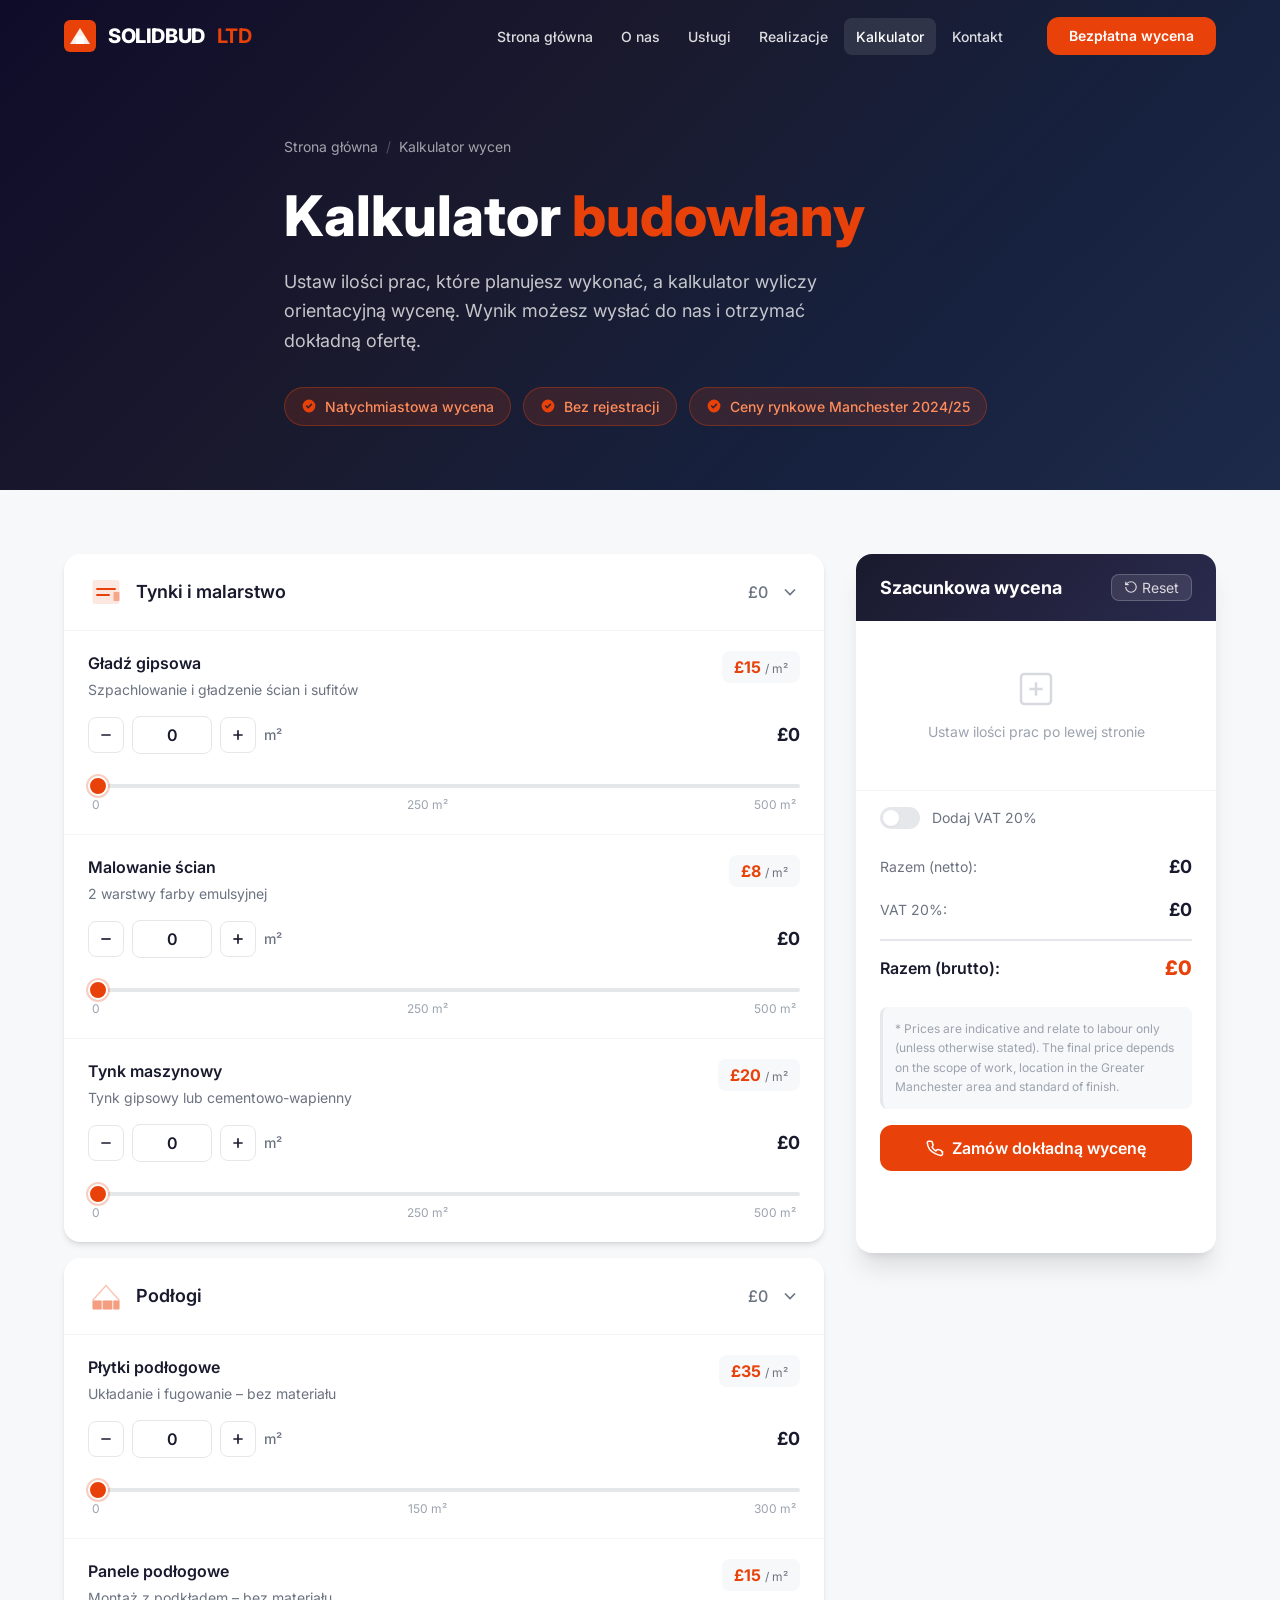
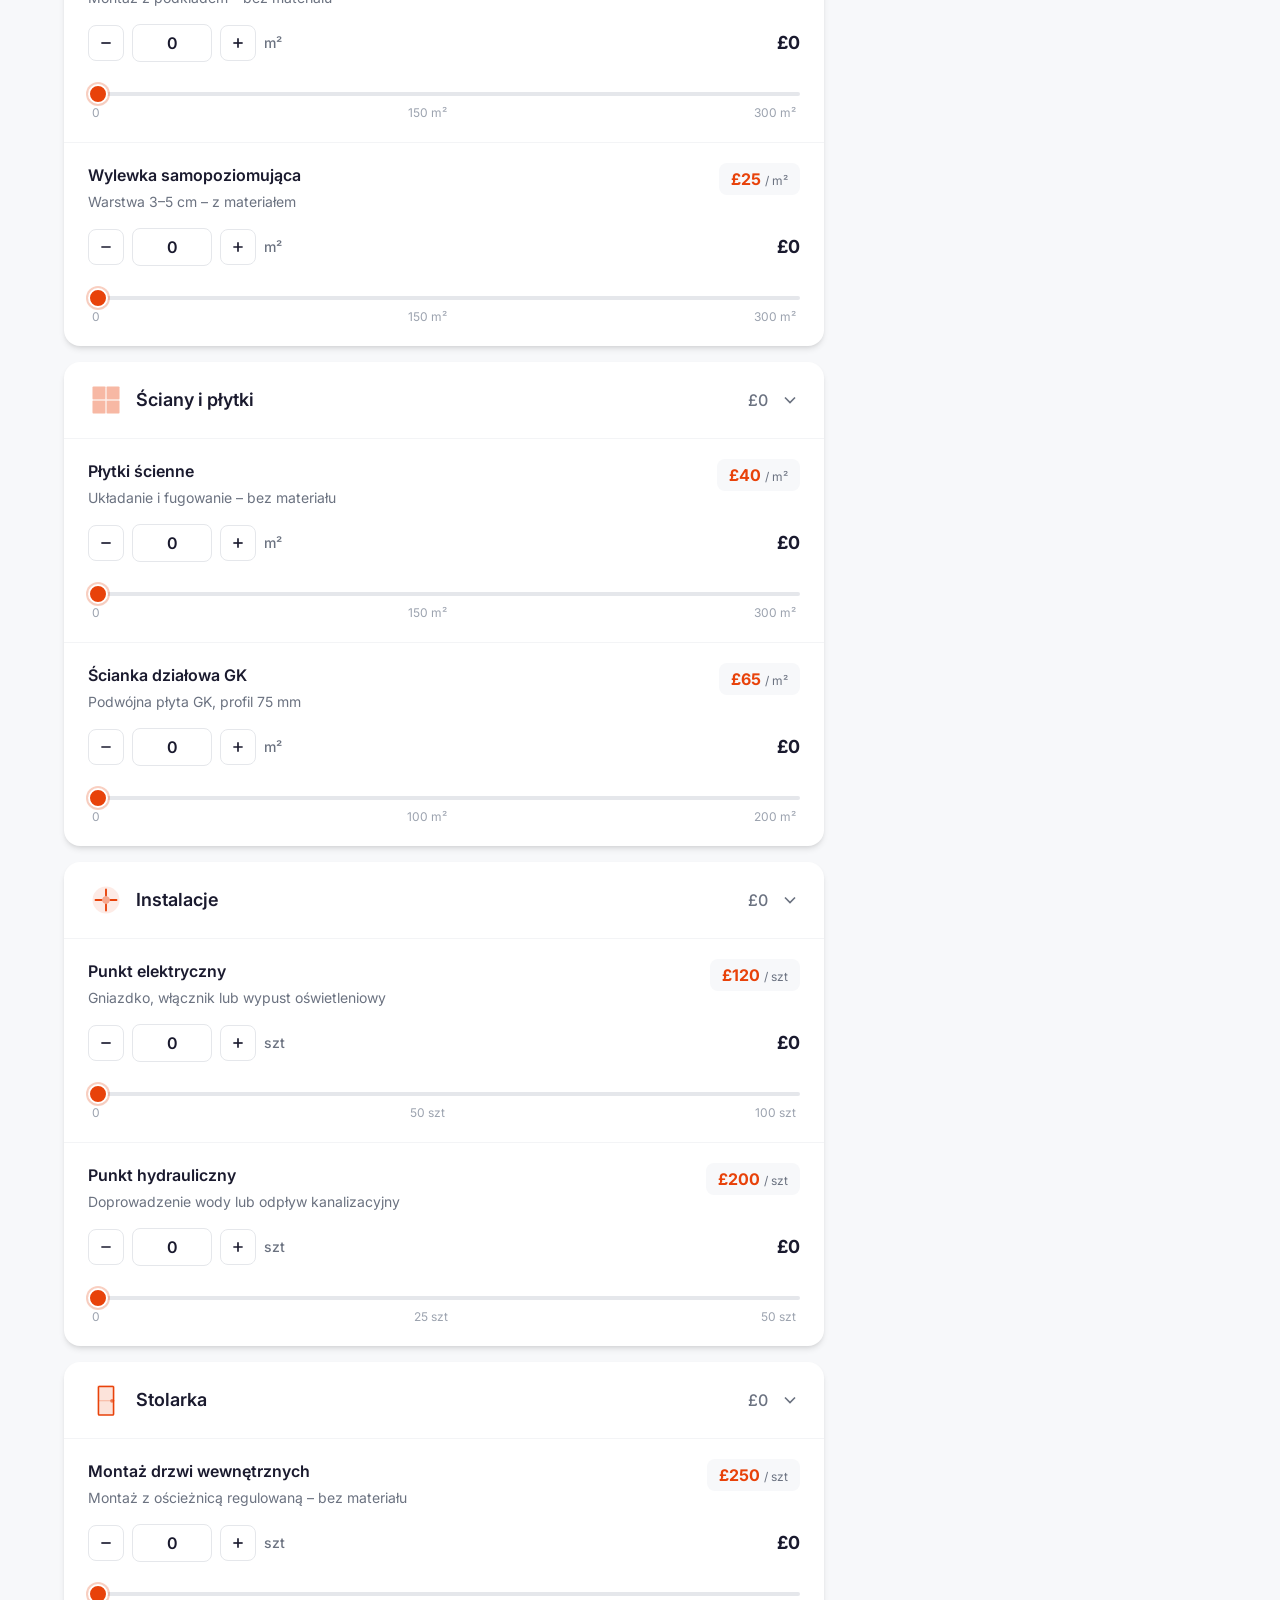
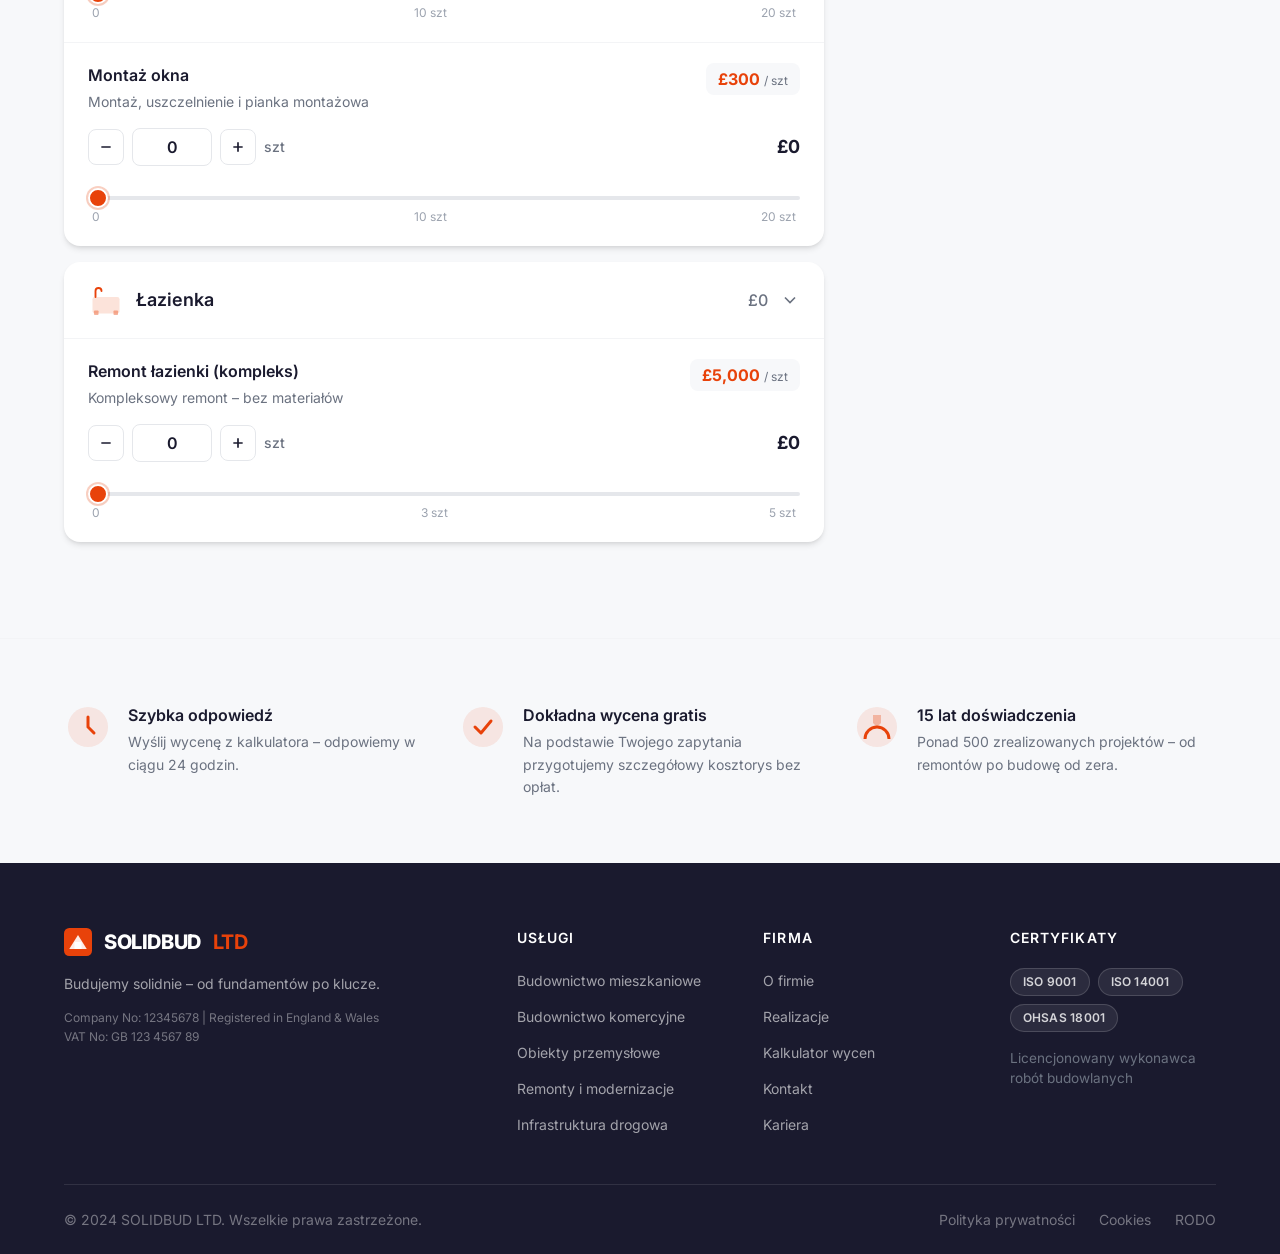
==== commit 31a7774c: "Update website to UK/Manchester context (address, phone, currency GBP, VAT 20%, project locations) A" ====
--- a/kalkulator.html
+++ b/kalkulator.html
@@ -70,7 +70,7 @@
         </span>
         <span class="hero-badge">
           <svg viewBox="0 0 20 20" fill="currentColor" aria-hidden="true"><path fill-rule="evenodd" d="M10 18a8 8 0 100-16 8 8 0 000 16zm3.707-9.293a1 1 0 00-1.414-1.414L9 10.586 7.707 9.293a1 1 0 00-1.414 1.414l2 2a1 1 0 001.414 0l4-4z" clip-rule="evenodd"/></svg>
-          Ceny rynkowe 2024
+          Ceny rynkowe Manchester 2024/25
         </span>
       </div>
     </div>
@@ -112,24 +112,24 @@
               <label class="calc__vat-label">
                 <input type="checkbox" id="calc-vat" />
                 <span class="calc__vat-toggle"></span>
-                <span>Dodaj VAT 23%</span>
+                <span>Dodaj VAT 20%</span>
               </label>
 
               <div class="calc__total-row">
                 <span class="calc__total-label">Razem (netto):</span>
-                <span class="calc__total-net" id="calc-total-net">0 zł</span>
+                <span class="calc__total-net" id="calc-total-net">£0</span>
               </div>
               <div class="calc__vat-row" id="calc-vat-row" hidden>
-                <span class="calc__total-label">VAT 23%:</span>
-                <span class="calc__total-vat" id="calc-total-vat">0 zł</span>
+                <span class="calc__total-label">VAT 20%:</span>
+                <span class="calc__total-vat" id="calc-total-vat">£0</span>
               </div>
               <div class="calc__total-row calc__total-row--gross" id="calc-gross-row" hidden>
                 <span class="calc__total-label">Razem (brutto):</span>
-                <span class="calc__total-gross" id="calc-total-gross">0 zł</span>
+                <span class="calc__total-gross" id="calc-total-gross">£0</span>
               </div>
 
               <p class="calc__disclaimer">
-                * Ceny są orientacyjne i dotyczą wyłącznie robocizny (jeśli nie podano inaczej). Ostateczna cena zależy od zakresu prac, lokalizacji i standardu wykonania.
+                * Prices are indicative and relate to labour only (unless otherwise stated). The final price depends on the scope of work, location in the Greater Manchester area and standard of finish.
               </p>
 
               <div class="calc__actions">
@@ -154,7 +154,7 @@
   <div class="calc__mobile-bar" id="calc-mobile-bar" hidden aria-live="polite">
     <div class="calc__mobile-bar-inner">
       <span class="calc__mobile-bar-label">Szacunkowa wycena:</span>
-      <strong class="calc__mobile-bar-total" id="calc-mobile-total">0 zł</strong>
+      <strong class="calc__mobile-bar-total" id="calc-mobile-total">£0</strong>
     </div>
     <a href="index.html#contact" class="btn btn--primary btn--sm">Wycena</a>
   </div>
@@ -220,7 +220,7 @@
             SOLIDBUD <span class="nav__logo-ltd">LTD</span>
           </a>
           <p class="footer__tagline">Budujemy solidnie – od fundamentów po klucze.</p>
-          <p class="footer__legal">NIP: 123-456-78-90 | KRS: 0000123456<br/>Kapitał zakładowy: 500 000 PLN</p>
+          <p class="footer__legal">Company No: 12345678 | Registered in England & Wales<br/>VAT No: GB 123 4567 89</p>
         </div>
 
         <div class="footer__col">
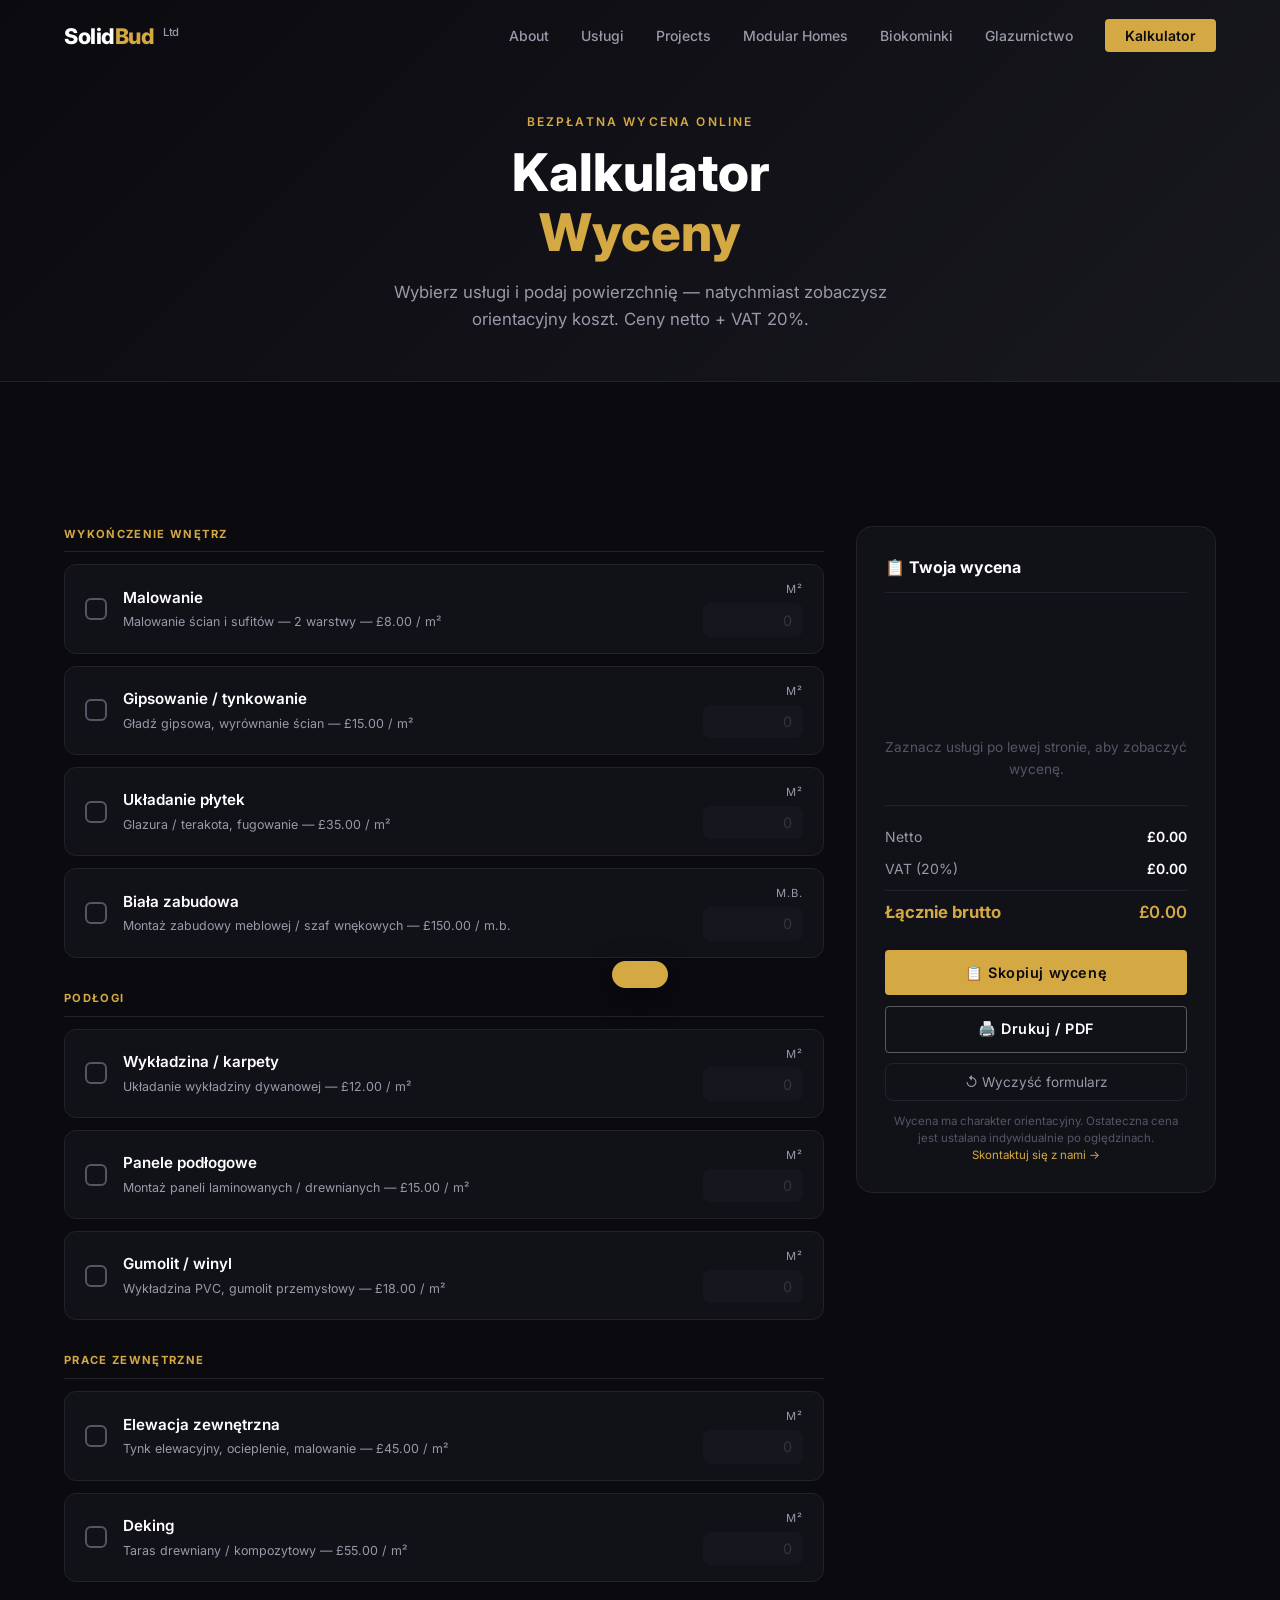
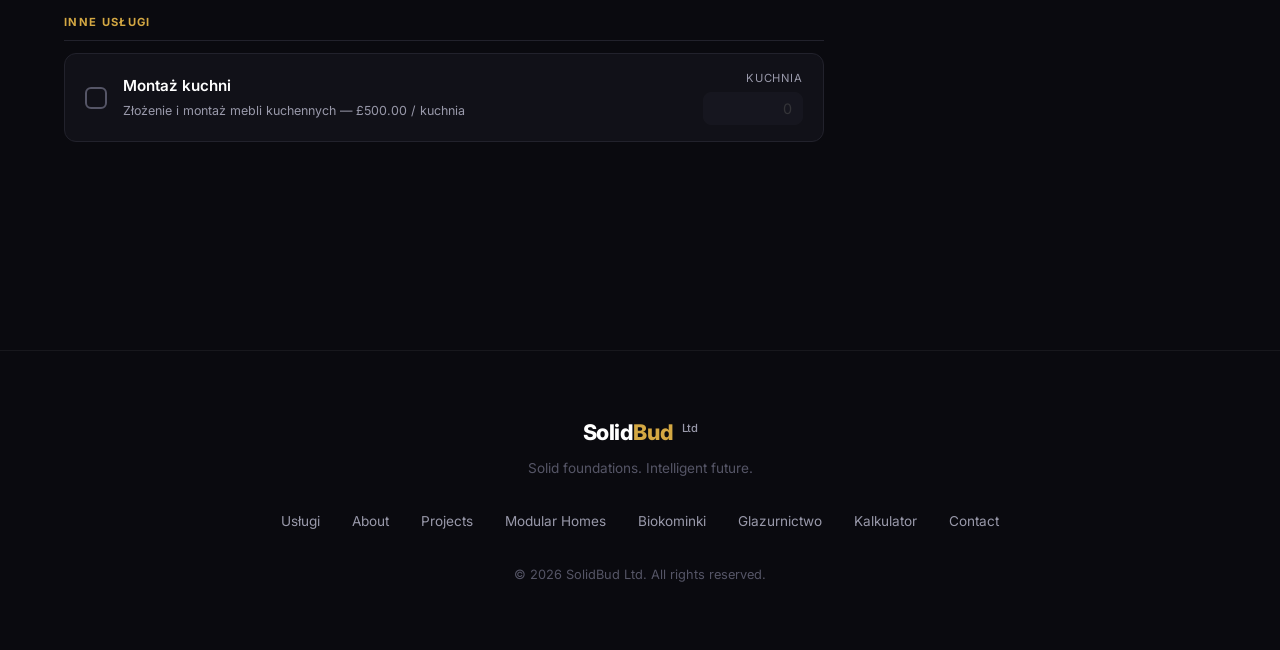
==== commit b32a9abc: "Add price calculator (kalkulator wyceny) with 10 services Agent-Logs-Url: https://github.com/solidbu" ====
--- a/kalkulator.html
+++ b/kalkulator.html
@@ -3,276 +3,147 @@
 <head>
   <meta charset="UTF-8" />
   <meta name="viewport" content="width=device-width, initial-scale=1.0" />
-  <meta name="description" content="Kalkulator budowlany SOLIDBUD LTD – oblicz orientacyjny koszt remontu lub wykończenia. Gładź, malowanie, płytki, instalacje i wiele więcej." />
-  <meta name="keywords" content="kalkulator budowlany, wycena remontu, koszt wykończenia, SOLIDBUD, budowa cena" />
-  <title>Kalkulator Wycen – SOLIDBUD LTD</title>
+  <meta name="description" content="Kalkulator wyceny usług budowlanych — SolidBud Ltd Manchester. Oblicz koszt malowania, płytek, paneli, elewacji i więcej." />
+  <title>Kalkulator Wyceny — SolidBud Ltd</title>
+  <link rel="preconnect" href="https://fonts.googleapis.com" />
+  <link rel="preconnect" href="https://fonts.gstatic.com" crossorigin />
+  <link href="https://fonts.googleapis.com/css2?family=Inter:wght@300;400;500;600;700;800;900&family=Playfair+Display:ital,wght@0,700;1,700&display=swap" rel="stylesheet" />
   <link rel="stylesheet" href="css/style.css" />
   <link rel="stylesheet" href="css/kalkulator.css" />
-  <link rel="preconnect" href="https://fonts.googleapis.com" />
-  <link rel="preconnect" href="https://fonts.gstatic.com" crossorigin />
-  <link href="https://fonts.googleapis.com/css2?family=Inter:wght@300;400;500;600;700;800&display=swap" rel="stylesheet" />
+  <link rel="icon" href="favicon.svg" type="image/svg+xml" />
+  <link rel="canonical" href="https://www.solidbud.co.uk/kalkulator.html" />
+  <meta name="robots" content="index, follow" />
 </head>
 <body>
 
-  <!-- ===== NAVIGATION ===== -->
-  <header class="header" id="header">
+  <!-- ─── NAVIGATION ─────────────────────────────────────────── -->
+  <header class="site-header" id="site-header">
     <nav class="nav container">
-      <a href="index.html" class="nav__logo">
-        <span class="nav__logo-icon">
-          <svg width="32" height="32" viewBox="0 0 32 32" fill="none" xmlns="http://www.w3.org/2000/svg" aria-hidden="true">
-            <rect width="32" height="32" rx="6" fill="#E8420A"/>
-            <path d="M6 24L16 8L26 24H6Z" fill="white" opacity="0.9"/>
-            <rect x="12" y="16" width="8" height="8" fill="white"/>
-          </svg>
-        </span>
-        SOLIDBUD <span class="nav__logo-ltd">LTD</span>
+      <a href="index.html" class="nav-logo">
+        <span class="logo-solid">Solid</span><span class="logo-bud">Bud</span>
+        <span class="logo-ltd">Ltd</span>
       </a>
-
-      <ul class="nav__menu" id="nav-menu">
-        <li class="nav__item"><a href="index.html#home" class="nav__link">Strona główna</a></li>
-        <li class="nav__item"><a href="index.html#about" class="nav__link">O nas</a></li>
-        <li class="nav__item"><a href="index.html#services" class="nav__link">Usługi</a></li>
-        <li class="nav__item"><a href="index.html#projects" class="nav__link">Realizacje</a></li>
-        <li class="nav__item"><a href="kalkulator.html" class="nav__link active">Kalkulator</a></li>
-        <li class="nav__item"><a href="index.html#contact" class="nav__link">Kontakt</a></li>
+      <ul class="nav-links" id="nav-links">
+        <li><a href="index.html#about">About</a></li>
+        <li><a href="index.html#services">Usługi</a></li>
+        <li><a href="index.html#projects">Projects</a></li>
+        <li><a href="index.html#modular">Modular Homes</a></li>
+        <li><a href="kominki.html">Biokominki</a></li>
+        <li><a href="glazurnictwo.html">Glazurnictwo</a></li>
+        <li><a href="kalkulator.html" class="nav-cta" aria-current="page">Kalkulator</a></li>
       </ul>
-
-      <a href="index.html#contact" class="btn btn--primary nav__cta">Bezpłatna wycena</a>
-
-      <button class="nav__toggle" id="nav-toggle" aria-label="Otwórz menu" aria-expanded="false">
+      <button class="nav-toggle" id="nav-toggle" aria-label="Toggle navigation" aria-expanded="false">
         <span></span><span></span><span></span>
       </button>
     </nav>
   </header>
 
-  <!-- ===== PAGE HERO ===== -->
-  <section class="page-hero">
-    <div class="container page-hero__inner">
-      <nav class="breadcrumb" aria-label="Nawigacja okruszkowa">
-        <a href="index.html">Strona główna</a>
-        <span aria-hidden="true">/</span>
-        <span aria-current="page">Kalkulator wycen</span>
-      </nav>
-      <h1 class="page-hero__title">
-        Kalkulator <span class="page-hero__title--accent">budowlany</span>
-      </h1>
-      <p class="page-hero__subtitle">
-        Ustaw ilości prac, które planujesz wykonać, a kalkulator wyliczy orientacyjną wycenę. Wynik możesz wysłać do nas i otrzymać dokładną ofertę.
-      </p>
-      <div class="page-hero__badges">
-        <span class="hero-badge">
-          <svg viewBox="0 0 20 20" fill="currentColor" aria-hidden="true"><path fill-rule="evenodd" d="M10 18a8 8 0 100-16 8 8 0 000 16zm3.707-9.293a1 1 0 00-1.414-1.414L9 10.586 7.707 9.293a1 1 0 00-1.414 1.414l2 2a1 1 0 001.414 0l4-4z" clip-rule="evenodd"/></svg>
-          Natychmiastowa wycena
-        </span>
-        <span class="hero-badge">
-          <svg viewBox="0 0 20 20" fill="currentColor" aria-hidden="true"><path fill-rule="evenodd" d="M10 18a8 8 0 100-16 8 8 0 000 16zm3.707-9.293a1 1 0 00-1.414-1.414L9 10.586 7.707 9.293a1 1 0 00-1.414 1.414l2 2a1 1 0 001.414 0l4-4z" clip-rule="evenodd"/></svg>
-          Bez rejestracji
-        </span>
-        <span class="hero-badge">
-          <svg viewBox="0 0 20 20" fill="currentColor" aria-hidden="true"><path fill-rule="evenodd" d="M10 18a8 8 0 100-16 8 8 0 000 16zm3.707-9.293a1 1 0 00-1.414-1.414L9 10.586 7.707 9.293a1 1 0 00-1.414 1.414l2 2a1 1 0 001.414 0l4-4z" clip-rule="evenodd"/></svg>
-          Ceny rynkowe Manchester 2024/25
-        </span>
+  <main>
+
+    <!-- ─── HERO ───────────────────────────────────────────────── -->
+    <section class="calc-hero">
+      <div class="container">
+        <p class="section-eyebrow">Bezpłatna wycena online</p>
+        <h1 class="calc-hero-title">
+          Kalkulator<br /><em>Wyceny</em>
+        </h1>
+        <p class="calc-hero-sub">
+          Wybierz usługi i podaj powierzchnię — natychmiast zobaczysz orientacyjny koszt.
+          Ceny netto + VAT 20%.
+        </p>
       </div>
-    </div>
-  </section>
+    </section>
 
-  <!-- ===== CALCULATOR ===== -->
-  <section class="calc-section section">
-    <div class="container">
-      <div class="calc__layout">
+    <!-- ─── KALKULATOR ─────────────────────────────────────────── -->
+    <section class="section">
+      <div class="container calc-layout">
 
-        <!-- LEFT: form sections (rendered by JS) -->
-        <div class="calc__form" id="calc-form">
-          <div class="calc__loading" aria-live="polite">
-            <div class="calc__loading-spinner"></div>
-            <p>Ładowanie kalkulatora…</p>
+        <!-- Lewa kolumna: karty usług -->
+        <div>
+          <div id="calc-services">
+            <!-- renderowane przez JS -->
           </div>
         </div>
 
-        <!-- RIGHT: sticky summary -->
-        <aside class="calc__sidebar" aria-label="Podsumowanie kosztów">
-          <div class="calc__summary" id="calc-summary">
+        <!-- Prawa kolumna: podsumowanie sticky -->
+        <aside class="calc-summary" aria-label="Podsumowanie wyceny">
+          <h2 class="calc-summary-title">📋 Twoja wycena</h2>
 
-            <div class="calc__summary-header">
-              <h2 class="calc__summary-title">Szacunkowa wycena</h2>
-              <button class="calc__reset-btn" id="calc-reset" type="button" title="Wyczyść wszystkie wartości">
-                <svg viewBox="0 0 24 24" fill="none" stroke="currentColor" stroke-width="2" aria-hidden="true"><path d="M3 12a9 9 0 1 0 9-9 9.75 9.75 0 0 0-6.74 2.74L3 8"/><path d="M3 3v5h5"/></svg>
-                Reset
-              </button>
+          <div class="summary-items" id="summary-items" aria-live="polite">
+            <!-- renderowane przez JS -->
+          </div>
+          <p class="summary-empty" id="summary-empty">
+            Zaznacz usługi po lewej stronie, aby zobaczyć wycenę.
+          </p>
+
+          <div class="summary-totals">
+            <div class="summary-row">
+              <span>Netto</span>
+              <span id="summary-netto">£0.00</span>
             </div>
-
-            <ul class="calc__breakdown" id="calc-breakdown">
-              <li class="calc__breakdown-empty">
-                <svg viewBox="0 0 24 24" fill="none" stroke="currentColor" stroke-width="1.5" aria-hidden="true"><rect x="3" y="3" width="18" height="18" rx="2"/><path d="M8 12h8M12 8v8"/></svg>
-                <span>Ustaw ilości prac po lewej stronie</span>
-              </li>
-            </ul>
-
-            <div class="calc__summary-footer">
-              <label class="calc__vat-label">
-                <input type="checkbox" id="calc-vat" />
-                <span class="calc__vat-toggle"></span>
-                <span>Dodaj VAT 20%</span>
-              </label>
-
-              <div class="calc__total-row">
-                <span class="calc__total-label">Razem (netto):</span>
-                <span class="calc__total-net" id="calc-total-net">£0</span>
-              </div>
-              <div class="calc__vat-row" id="calc-vat-row" hidden>
-                <span class="calc__total-label">VAT 20%:</span>
-                <span class="calc__total-vat" id="calc-total-vat">£0</span>
-              </div>
-              <div class="calc__total-row calc__total-row--gross" id="calc-gross-row" hidden>
-                <span class="calc__total-label">Razem (brutto):</span>
-                <span class="calc__total-gross" id="calc-total-gross">£0</span>
-              </div>
-
-              <p class="calc__disclaimer">
-                * Prices are indicative and relate to labour only (unless otherwise stated). The final price depends on the scope of work, location in the Greater Manchester area and standard of finish.
-              </p>
-
-              <div class="calc__actions">
-                <a href="index.html#contact" class="btn btn--primary btn--full">
-                  <svg viewBox="0 0 24 24" fill="none" stroke="currentColor" stroke-width="2" aria-hidden="true"><path d="M22 16.92v3a2 2 0 0 1-2.18 2 19.79 19.79 0 0 1-8.63-3.07A19.5 19.5 0 0 1 4.69 13.6a19.79 19.79 0 0 1-3.07-8.67A2 2 0 0 1 3.6 3h3a2 2 0 0 1 2 1.72c.127.96.361 1.903.7 2.81a2 2 0 0 1-.45 2.11L8.09 10.91a16 16 0 0 0 5 5l1.27-1.27a2 2 0 0 1 2.11-.45c.907.339 1.85.573 2.81.7A2 2 0 0 1 21 16.92z"/></svg>
-                  Zamów dokładną wycenę
-                </a>
-                <button class="btn btn--outline btn--full" id="calc-print" type="button">
-                  <svg viewBox="0 0 24 24" fill="none" stroke="currentColor" stroke-width="2" aria-hidden="true"><polyline points="6 9 6 2 18 2 18 9"/><path d="M6 18H4a2 2 0 0 1-2-2v-5a2 2 0 0 1 2-2h16a2 2 0 0 1 2 2v5a2 2 0 0 1-2 2h-2"/><rect x="6" y="14" width="12" height="8"/></svg>
-                  Drukuj / zapisz PDF
-                </button>
-              </div>
+            <div class="summary-row">
+              <span>VAT (20%)</span>
+              <span id="summary-vat">£0.00</span>
+            </div>
+            <div class="summary-row total">
+              <span>Łącznie brutto</span>
+              <span id="summary-brutto">£0.00</span>
             </div>
           </div>
+
+          <div class="summary-actions">
+            <button class="btn btn-primary btn--full" id="btn-copy">
+              📋 Skopiuj wycenę
+            </button>
+            <button class="btn btn-outline btn--full" id="btn-print">
+              🖨️ Drukuj / PDF
+            </button>
+            <button class="btn-ghost" id="btn-reset">
+              ↺ Wyczyść formularz
+            </button>
+          </div>
+
+          <p class="summary-note">
+            Wycena ma charakter orientacyjny. Ostateczna cena jest ustalana indywidualnie po oględzinach.<br />
+            <a href="index.html#contact" style="color: var(--clr-gold);">Skontaktuj się z nami →</a>
+          </p>
         </aside>
 
       </div>
-    </div>
-  </section>
+    </section>
 
-  <!-- ===== MOBILE STICKY TOTAL ===== -->
-  <div class="calc__mobile-bar" id="calc-mobile-bar" hidden aria-live="polite">
-    <div class="calc__mobile-bar-inner">
-      <span class="calc__mobile-bar-label">Szacunkowa wycena:</span>
-      <strong class="calc__mobile-bar-total" id="calc-mobile-total">£0</strong>
-    </div>
-    <a href="index.html#contact" class="btn btn--primary btn--sm">Wycena</a>
-  </div>
+  </main>
 
-  <!-- ===== INFO STRIP ===== -->
-  <section class="info-strip section--gray">
-    <div class="container">
-      <div class="info-strip__grid">
-        <div class="info-strip__item">
-          <div class="info-strip__icon">
-            <svg viewBox="0 0 48 48" fill="none" xmlns="http://www.w3.org/2000/svg" aria-hidden="true">
-              <circle cx="24" cy="24" r="20" fill="currentColor" opacity="0.1"/>
-              <path d="M24 14v10l6 6" stroke="currentColor" stroke-width="3" stroke-linecap="round"/>
-            </svg>
-          </div>
-          <div>
-            <h3>Szybka odpowiedź</h3>
-            <p>Wyślij wycenę z kalkulatora – odpowiemy w ciągu 24 godzin.</p>
-          </div>
-        </div>
-        <div class="info-strip__item">
-          <div class="info-strip__icon">
-            <svg viewBox="0 0 48 48" fill="none" xmlns="http://www.w3.org/2000/svg" aria-hidden="true">
-              <circle cx="24" cy="24" r="20" fill="currentColor" opacity="0.1"/>
-              <path d="M16 24l6 6 10-12" stroke="currentColor" stroke-width="3" stroke-linecap="round" stroke-linejoin="round"/>
-            </svg>
-          </div>
-          <div>
-            <h3>Dokładna wycena gratis</h3>
-            <p>Na podstawie Twojego zapytania przygotujemy szczegółowy kosztorys bez opłat.</p>
-          </div>
-        </div>
-        <div class="info-strip__item">
-          <div class="info-strip__icon">
-            <svg viewBox="0 0 48 48" fill="none" xmlns="http://www.w3.org/2000/svg" aria-hidden="true">
-              <circle cx="24" cy="24" r="20" fill="currentColor" opacity="0.1"/>
-              <path d="M20 12h8v8l-4 4-4-4V12z" fill="currentColor" opacity="0.3"/>
-              <path d="M12 36a12 12 0 0 1 24 0" stroke="currentColor" stroke-width="3"/>
-            </svg>
-          </div>
-          <div>
-            <h3>15 lat doświadczenia</h3>
-            <p>Ponad 500 zrealizowanych projektów – od remontów po budowę od zera.</p>
-          </div>
-        </div>
+  <!-- ─── FOOTER ────────────────────────────────────────────────── -->
+  <footer class="footer">
+    <div class="container footer-inner">
+      <div class="footer-brand">
+        <a href="index.html" class="nav-logo">
+          <span class="logo-solid">Solid</span><span class="logo-bud">Bud</span>
+          <span class="logo-ltd">Ltd</span>
+        </a>
+        <p>Solid foundations. Intelligent future.</p>
       </div>
-    </div>
-  </section>
-
-  <!-- ===== FOOTER ===== -->
-  <footer class="footer">
-    <div class="container">
-      <div class="footer__grid">
-        <div class="footer__brand">
-          <a href="index.html" class="nav__logo footer__logo">
-            <span class="nav__logo-icon">
-              <svg width="28" height="28" viewBox="0 0 32 32" fill="none" xmlns="http://www.w3.org/2000/svg" aria-hidden="true">
-                <rect width="32" height="32" rx="6" fill="#E8420A"/>
-                <path d="M6 24L16 8L26 24H6Z" fill="white" opacity="0.9"/>
-                <rect x="12" y="16" width="8" height="8" fill="white"/>
-              </svg>
-            </span>
-            SOLIDBUD <span class="nav__logo-ltd">LTD</span>
-          </a>
-          <p class="footer__tagline">Budujemy solidnie – od fundamentów po klucze.</p>
-          <p class="footer__legal">Company No: 12345678 | Registered in England & Wales<br/>VAT No: GB 123 4567 89</p>
-        </div>
-
-        <div class="footer__col">
-          <h4>Usługi</h4>
-          <ul>
-            <li><a href="index.html#services">Budownictwo mieszkaniowe</a></li>
-            <li><a href="index.html#services">Budownictwo komercyjne</a></li>
-            <li><a href="index.html#services">Obiekty przemysłowe</a></li>
-            <li><a href="index.html#services">Remonty i modernizacje</a></li>
-            <li><a href="index.html#services">Infrastruktura drogowa</a></li>
-          </ul>
-        </div>
-
-        <div class="footer__col">
-          <h4>Firma</h4>
-          <ul>
-            <li><a href="index.html#about">O firmie</a></li>
-            <li><a href="index.html#projects">Realizacje</a></li>
-            <li><a href="kalkulator.html">Kalkulator wycen</a></li>
-            <li><a href="index.html#contact">Kontakt</a></li>
-            <li><a href="#">Kariera</a></li>
-          </ul>
-        </div>
-
-        <div class="footer__col">
-          <h4>Certyfikaty</h4>
-          <div class="footer__certs">
-            <div class="cert-badge">ISO 9001</div>
-            <div class="cert-badge">ISO 14001</div>
-            <div class="cert-badge">OHSAS 18001</div>
-          </div>
-          <p style="margin-top: 1rem; font-size: 0.85rem; color: var(--color-text-muted);">Licencjonowany wykonawca robót budowlanych</p>
-        </div>
-      </div>
-
-      <div class="footer__bottom">
-        <p>&copy; 2024 SOLIDBUD LTD. Wszelkie prawa zastrzeżone.</p>
-        <div class="footer__bottom-links">
-          <a href="#">Polityka prywatności</a>
-          <a href="#">Cookies</a>
-          <a href="#">RODO</a>
-        </div>
-      </div>
+      <nav class="footer-nav">
+        <a href="index.html#services">Usługi</a>
+        <a href="index.html#about">About</a>
+        <a href="index.html#projects">Projects</a>
+        <a href="index.html#modular">Modular Homes</a>
+        <a href="kominki.html">Biokominki</a>
+        <a href="glazurnictwo.html">Glazurnictwo</a>
+        <a href="kalkulator.html">Kalkulator</a>
+        <a href="index.html#contact">Contact</a>
+      </nav>
+      <p class="footer-copy">&copy; <span id="year"></span> SolidBud Ltd. All rights reserved.</p>
     </div>
   </footer>
 
-  <!-- Back to top -->
-  <button class="back-to-top" id="back-to-top" aria-label="Wróć na górę" hidden>
-    <svg viewBox="0 0 24 24" fill="none" stroke="currentColor" stroke-width="2.5" aria-hidden="true"><path d="M18 15l-6-6-6 6"/></svg>
-  </button>
+  <!-- ─── BACK TO TOP ─────────────────────────────────────────── -->
+  <button class="back-to-top" id="back-to-top" aria-label="Back to top">↑</button>
 
-  <script src="js/main.js"></script>
+  <!-- ─── TOAST ──────────────────────────────────────────────── -->
+  <div class="toast" id="calc-toast" role="status" aria-live="polite"></div>
+
   <script src="js/kalkulator.js"></script>
 </body>
 </html>
--- a/css/style.css
+++ b/css/style.css
@@ -1,87 +1,45 @@
-/* ===================================
-   SOLIDBUD LTD – Main Stylesheet
-   =================================== */
-
-/* ===== CSS Variables ===== */
+/* ═══════════════════════════════════════════════════════════════
+   SolidBud Ltd — Main Stylesheet
+   ═══════════════════════════════════════════════════════════════ */
+
+/* ─── Custom Properties ──────────────────────────────────────── */
 :root {
-  --color-primary: #E8420A;
-  --color-primary-dark: #c03508;
-  --color-primary-light: #ff6b35;
-  --color-secondary: #1a1a2e;
-  --color-accent: #ffd700;
-
-  --color-bg: #ffffff;
-  --color-bg-gray: #f7f8fa;
-  --color-bg-dark: #1a1a2e;
-
-  --color-text: #1a1a2e;
-  --color-text-muted: #6b7280;
-  --color-text-light: #9ca3af;
-  --color-text-inverse: #ffffff;
-
-  --color-border: #e5e7eb;
-  --color-border-light: #f3f4f6;
-
-  --font-family: 'Inter', -apple-system, BlinkMacSystemFont, 'Segoe UI', sans-serif;
-
-  --font-size-xs: 0.75rem;
-  --font-size-sm: 0.875rem;
-  --font-size-base: 1rem;
-  --font-size-lg: 1.125rem;
-  --font-size-xl: 1.25rem;
-  --font-size-2xl: 1.5rem;
-  --font-size-3xl: 1.875rem;
-  --font-size-4xl: 2.25rem;
-  --font-size-5xl: 3rem;
-
-  --font-weight-regular: 400;
-  --font-weight-medium: 500;
-  --font-weight-semibold: 600;
-  --font-weight-bold: 700;
-  --font-weight-extrabold: 800;
-
-  --line-height-tight: 1.25;
-  --line-height-snug: 1.375;
-  --line-height-normal: 1.5;
-  --line-height-relaxed: 1.625;
-
-  --spacing-1: 0.25rem;
-  --spacing-2: 0.5rem;
-  --spacing-3: 0.75rem;
-  --spacing-4: 1rem;
-  --spacing-5: 1.25rem;
-  --spacing-6: 1.5rem;
-  --spacing-8: 2rem;
-  --spacing-10: 2.5rem;
-  --spacing-12: 3rem;
-  --spacing-16: 4rem;
-  --spacing-20: 5rem;
-  --spacing-24: 6rem;
-
-  --border-radius-sm: 0.375rem;
-  --border-radius: 0.5rem;
-  --border-radius-lg: 0.75rem;
-  --border-radius-xl: 1rem;
-  --border-radius-2xl: 1.5rem;
-  --border-radius-full: 9999px;
-
-  --shadow-sm: 0 1px 2px 0 rgba(0,0,0,0.05);
-  --shadow: 0 1px 3px 0 rgba(0,0,0,0.1), 0 1px 2px -1px rgba(0,0,0,0.1);
-  --shadow-md: 0 4px 6px -1px rgba(0,0,0,0.1), 0 2px 4px -2px rgba(0,0,0,0.1);
-  --shadow-lg: 0 10px 15px -3px rgba(0,0,0,0.1), 0 4px 6px -4px rgba(0,0,0,0.1);
-  --shadow-xl: 0 20px 25px -5px rgba(0,0,0,0.1), 0 8px 10px -6px rgba(0,0,0,0.1);
-  --shadow-2xl: 0 25px 50px -12px rgba(0,0,0,0.25);
-
-  --transition: 0.2s ease;
-  --transition-md: 0.3s ease;
-  --transition-lg: 0.4s ease;
-
-  --header-height: 72px;
-  --container-max: 1200px;
-  --container-padding: 1.5rem;
-}
-
-/* ===== Reset & Base ===== */
+  /* Brand colours */
+  --clr-dark:       #0a0a0f;
+  --clr-dark-2:     #111118;
+  --clr-dark-3:     #18181f;
+  --clr-dark-4:     #22222c;
+  --clr-gold:       #d4a843;
+  --clr-gold-light: #e8c06a;
+  --clr-gold-dark:  #b8902a;
+  --clr-white:      #ffffff;
+  --clr-grey-100:   #f4f4f6;
+  --clr-grey-200:   #e0e0e8;
+  --clr-grey-400:   #9999aa;
+  --clr-grey-600:   #555566;
+
+  /* Typography */
+  --font-sans:   'Inter', system-ui, sans-serif;
+  --font-serif:  'Playfair Display', Georgia, serif;
+
+  /* Spacing */
+  --sp-xs:  0.5rem;
+  --sp-sm:  1rem;
+  --sp-md:  2rem;
+  --sp-lg:  4rem;
+  --sp-xl:  6rem;
+  --sp-2xl: 9rem;
+
+  /* Layout */
+  --max-width: 1200px;
+  --nav-h:     72px;
+
+  /* Transitions */
+  --ease: cubic-bezier(0.25, 0.46, 0.45, 0.94);
+  --dur:  0.3s;
+}
+
+/* ─── Reset & Base ───────────────────────────────────────────── */
 *, *::before, *::after {
   box-sizing: border-box;
   margin: 0;
@@ -94,302 +52,210 @@
 }
 
 body {
-  font-family: var(--font-family);
-  font-size: var(--font-size-base);
-  line-height: var(--line-height-normal);
-  color: var(--color-text);
-  background-color: var(--color-bg);
+  font-family: var(--font-sans);
+  background-color: var(--clr-dark);
+  color: var(--clr-grey-100);
+  line-height: 1.6;
   -webkit-font-smoothing: antialiased;
-  -moz-osx-font-smoothing: grayscale;
-}
-
-img, svg {
-  display: block;
-  max-width: 100%;
-}
-
-a {
-  color: inherit;
-  text-decoration: none;
-}
-
-ul {
-  list-style: none;
-}
-
-button {
-  font-family: inherit;
-  cursor: pointer;
-  border: none;
-  background: none;
-}
-
-input, textarea, select {
-  font-family: inherit;
-  font-size: inherit;
-}
-
-/* ===== Layout ===== */
+}
+
+img, svg { display: block; max-width: 100%; }
+a { color: inherit; text-decoration: none; }
+ul { list-style: none; }
+button { cursor: pointer; border: none; background: none; font-family: inherit; }
+
+/* ─── Utility ────────────────────────────────────────────────── */
 .container {
-  width: 100%;
-  max-width: var(--container-max);
-  margin: 0 auto;
-  padding: 0 var(--container-padding);
+  width: 90%;
+  max-width: var(--max-width);
+  margin-inline: auto;
 }
 
 .section {
-  padding: var(--spacing-20) 0;
-}
-
-.section--gray {
-  background-color: var(--color-bg-gray);
-}
-
-/* ===== Typography Helpers ===== */
-.section__label {
-  display: inline-flex;
-  align-items: center;
-  gap: var(--spacing-2);
-  font-size: var(--font-size-sm);
-  font-weight: var(--font-weight-semibold);
+  padding-block: var(--sp-xl);
+}
+
+.section-eyebrow {
+  font-size: 0.75rem;
+  font-weight: 600;
+  letter-spacing: 0.18em;
   text-transform: uppercase;
-  letter-spacing: 0.1em;
-  color: var(--color-primary);
-  margin-bottom: var(--spacing-3);
-}
-
-.section__label::before {
-  content: '';
-  display: block;
-  width: 24px;
-  height: 2px;
-  background-color: var(--color-primary);
-  border-radius: 2px;
-}
-
-.section__title {
-  font-size: clamp(var(--font-size-3xl), 4vw, var(--font-size-4xl));
-  font-weight: var(--font-weight-extrabold);
-  line-height: var(--line-height-tight);
-  color: var(--color-secondary);
-  margin-bottom: var(--spacing-4);
-}
-
-.section__subtitle {
-  font-size: var(--font-size-lg);
-  color: var(--color-text-muted);
-  max-width: 600px;
-}
-
-.section__header {
+  color: var(--clr-gold);
+  margin-bottom: var(--sp-sm);
+}
+
+.section-title {
+  font-size: clamp(1.8rem, 4vw, 2.75rem);
+  font-weight: 700;
+  line-height: 1.2;
+  color: var(--clr-white);
+  margin-bottom: var(--sp-md);
+}
+
+.section-intro {
+  font-size: 1.05rem;
+  color: var(--clr-grey-400);
+  max-width: 580px;
+  margin-bottom: var(--sp-lg);
+}
+
+.body-text {
+  font-size: 1rem;
+  color: var(--clr-grey-400);
+  line-height: 1.8;
+  margin-bottom: var(--sp-md);
+}
+
+.section-header {
   text-align: center;
-  margin-bottom: var(--spacing-12);
-}
-
-.section__header .section__subtitle {
-  margin: 0 auto;
-}
-
-/* ===== Buttons ===== */
+  margin-bottom: var(--sp-lg);
+}
+
+.section-header .section-intro {
+  margin-inline: auto;
+}
+
+/* ─── Buttons ────────────────────────────────────────────────── */
 .btn {
   display: inline-flex;
   align-items: center;
-  justify-content: center;
-  gap: var(--spacing-2);
-  padding: 0.75rem 1.5rem;
-  font-size: var(--font-size-base);
-  font-weight: var(--font-weight-semibold);
-  line-height: 1;
-  border-radius: var(--border-radius-lg);
-  border: 2px solid transparent;
-  transition: all var(--transition-md);
-  cursor: pointer;
-  white-space: nowrap;
-}
-
-.btn--primary {
-  background-color: var(--color-primary);
-  color: var(--color-text-inverse);
-  border-color: var(--color-primary);
-}
-
-.btn--primary:hover {
-  background-color: var(--color-primary-dark);
-  border-color: var(--color-primary-dark);
-  transform: translateY(-1px);
-  box-shadow: 0 6px 20px rgba(232, 66, 10, 0.35);
-}
-
-.btn--outline {
-  background-color: transparent;
-  color: var(--color-text-inverse);
-  border-color: rgba(255,255,255,0.5);
-}
-
-.btn--outline:hover {
-  background-color: rgba(255,255,255,0.1);
-  border-color: var(--color-text-inverse);
-}
-
-.btn--lg {
-  padding: 1rem 2rem;
-  font-size: var(--font-size-lg);
-}
-
-.btn--full {
-  width: 100%;
-}
-
-/* ===== Header / Navigation ===== */
-.header {
+  gap: 0.5rem;
+  padding: 0.85rem 2rem;
+  border-radius: 4px;
+  font-size: 0.9rem;
+  font-weight: 600;
+  letter-spacing: 0.04em;
+  transition: background var(--dur) var(--ease), color var(--dur) var(--ease),
+              border-color var(--dur) var(--ease), transform var(--dur) var(--ease);
+}
+
+.btn:hover { transform: translateY(-2px); }
+.btn:active { transform: translateY(0); }
+
+.btn-primary {
+  background: var(--clr-gold);
+  color: var(--clr-dark);
+}
+
+.btn-primary:hover {
+  background: var(--clr-gold-light);
+}
+
+.btn-outline {
+  background: transparent;
+  color: var(--clr-white);
+  border: 1px solid rgba(255,255,255,0.3);
+}
+
+.btn-outline:hover {
+  border-color: var(--clr-gold);
+  color: var(--clr-gold);
+}
+
+.btn--sm { padding: 0.65rem 1.5rem; font-size: 0.85rem; }
+.btn--full { width: 100%; justify-content: center; }
+
+/* ─── Navigation ─────────────────────────────────────────────── */
+.site-header {
   position: fixed;
   top: 0;
   left: 0;
   right: 0;
   z-index: 100;
-  background-color: transparent;
-  transition: background-color var(--transition-md), box-shadow var(--transition-md);
-}
-
-.header.scrolled {
-  background-color: var(--color-bg);
-  box-shadow: var(--shadow-md);
+  height: var(--nav-h);
+  display: flex;
+  align-items: center;
+  transition: background var(--dur) var(--ease), backdrop-filter var(--dur) var(--ease),
+              box-shadow var(--dur) var(--ease);
+}
+
+.site-header.scrolled {
+  background: rgba(10, 10, 15, 0.92);
+  backdrop-filter: blur(12px);
+  box-shadow: 0 1px 0 rgba(255,255,255,0.06);
 }
 
 .nav {
   display: flex;
   align-items: center;
-  height: var(--header-height);
-  gap: var(--spacing-8);
-}
-
-.nav__logo {
-  display: flex;
-  align-items: center;
-  gap: var(--spacing-3);
-  font-size: var(--font-size-xl);
-  font-weight: var(--font-weight-extrabold);
-  color: var(--color-text-inverse);
+  justify-content: space-between;
+  width: 90%;
+  max-width: var(--max-width);
+  margin-inline: auto;
+}
+
+.nav-logo {
+  font-size: 1.35rem;
+  font-weight: 800;
   letter-spacing: -0.02em;
-  flex-shrink: 0;
-  transition: color var(--transition);
-}
-
-.header.scrolled .nav__logo {
-  color: var(--color-secondary);
-}
-
-.nav__logo-icon {
-  display: flex;
-  align-items: center;
-}
-
-.nav__logo-ltd {
-  color: var(--color-primary);
-  font-weight: var(--font-weight-bold);
-}
-
-.nav__menu {
-  display: flex;
-  align-items: center;
-  gap: var(--spacing-1);
-  margin-left: auto;
-}
-
-.nav__link {
+}
+
+.logo-solid { color: var(--clr-white); }
+.logo-bud   { color: var(--clr-gold); }
+.logo-ltd   { color: var(--clr-grey-400); font-size: 0.7rem; font-weight: 500;
+               margin-left: 0.25rem; vertical-align: super; }
+
+.nav-links {
+  display: flex;
+  align-items: center;
+  gap: var(--sp-md);
+}
+
+.nav-links a {
+  font-size: 0.875rem;
+  font-weight: 500;
+  color: var(--clr-grey-400);
+  transition: color var(--dur) var(--ease);
+}
+
+.nav-links a:hover { color: var(--clr-white); }
+
+.nav-cta {
+  background: var(--clr-gold);
+  color: var(--clr-dark) !important;
+  padding: 0.5rem 1.25rem;
+  border-radius: 4px;
+  font-weight: 600 !important;
+  transition: background var(--dur) var(--ease) !important;
+}
+
+.nav-cta:hover { background: var(--clr-gold-light) !important; }
+
+.nav-toggle {
+  display: none;
+  flex-direction: column;
+  gap: 5px;
+  padding: 4px;
+}
+
+.nav-toggle span {
   display: block;
-  padding: var(--spacing-2) var(--spacing-3);
-  font-size: var(--font-size-sm);
-  font-weight: var(--font-weight-medium);
-  color: rgba(255,255,255,0.85);
-  border-radius: var(--border-radius);
-  transition: all var(--transition);
-}
-
-.header.scrolled .nav__link {
-  color: var(--color-text-muted);
-}
-
-.nav__link:hover,
-.nav__link.active {
-  color: var(--color-text-inverse);
-  background-color: rgba(255,255,255,0.1);
-}
-
-.header.scrolled .nav__link:hover,
-.header.scrolled .nav__link.active {
-  color: var(--color-primary);
-  background-color: rgba(232, 66, 10, 0.08);
-}
-
-.nav__cta {
-  flex-shrink: 0;
-  padding: 0.6rem 1.25rem;
-  font-size: var(--font-size-sm);
-}
-
-.nav__toggle {
-  display: none;
-  flex-direction: column;
-  justify-content: space-between;
-  width: 28px;
-  height: 20px;
-  padding: 0;
-  margin-left: auto;
-}
-
-.nav__toggle span {
-  display: block;
-  width: 100%;
+  width: 24px;
   height: 2px;
-  background-color: var(--color-text-inverse);
+  background: var(--clr-white);
   border-radius: 2px;
-  transition: all var(--transition-md);
-}
-
-.header.scrolled .nav__toggle span {
-  background-color: var(--color-secondary);
-}
-
-.nav__toggle.open span:nth-child(1) {
-  transform: translateY(9px) rotate(45deg);
-}
-.nav__toggle.open span:nth-child(2) {
-  opacity: 0;
-}
-.nav__toggle.open span:nth-child(3) {
-  transform: translateY(-9px) rotate(-45deg);
-}
-
-/* ===== Hero ===== */
+  transition: transform var(--dur) var(--ease), opacity var(--dur) var(--ease);
+}
+
+/* ─── Hero ───────────────────────────────────────────────────── */
 .hero {
   position: relative;
-  min-height: 100vh;
-  display: flex;
-  flex-direction: column;
-  justify-content: center;
+  min-height: 100svh;
+  display: flex;
   align-items: center;
   overflow: hidden;
-}
-
-.hero__bg {
+  padding-top: var(--nav-h);
+}
+
+.hero-bg {
   position: absolute;
   inset: 0;
-  background: url('../images/hero-bg.svg') center center / cover no-repeat,
-    linear-gradient(135deg, #0f0c29 0%, #1a1a2e 30%, #16213e 60%, #1e2a4a 100%);
+  background: #000;
   z-index: 0;
 }
 
-.hero__bg::before {
-  content: '';
-  position: absolute;
-  inset: 0;
-  background:
-    radial-gradient(ellipse at 20% 20%, rgba(232, 66, 10, 0.25) 0%, transparent 50%),
-    radial-gradient(ellipse at 80% 80%, rgba(30, 60, 114, 0.3) 0%, transparent 50%);
-}
-
-.hero__bg::after {
+/* Subtle grid overlay */
+.hero-bg::after {
   content: '';
   position: absolute;
   inset: 0;
@@ -397,1131 +263,1466 @@
     linear-gradient(rgba(255,255,255,0.03) 1px, transparent 1px),
     linear-gradient(90deg, rgba(255,255,255,0.03) 1px, transparent 1px);
   background-size: 60px 60px;
-}
-
-.hero__content {
+  mask-image: radial-gradient(ellipse at center, black 30%, transparent 80%);
+}
+
+.hero-content {
   position: relative;
   z-index: 1;
-  text-align: center;
-  padding-top: var(--header-height);
-  padding-bottom: var(--spacing-16);
-}
-
-.hero__badge {
-  display: inline-flex;
-  align-items: center;
-  gap: var(--spacing-2);
-  padding: var(--spacing-2) var(--spacing-4);
-  background-color: rgba(232, 66, 10, 0.15);
-  border: 1px solid rgba(232, 66, 10, 0.3);
-  border-radius: var(--border-radius-full);
-  font-size: var(--font-size-sm);
-  font-weight: var(--font-weight-semibold);
-  color: var(--color-primary-light);
-  margin-bottom: var(--spacing-6);
-  letter-spacing: 0.02em;
-}
-
-.hero__badge::before {
+  max-width: 800px;
+  padding-block: var(--sp-xl);
+}
+
+.hero-eyebrow {
+  font-size: 0.75rem;
+  font-weight: 600;
+  letter-spacing: 0.2em;
+  text-transform: uppercase;
+  color: var(--clr-gold);
+  margin-bottom: var(--sp-md);
+  display: flex;
+  align-items: center;
+  gap: 0.75rem;
+}
+
+.hero-eyebrow::before {
   content: '';
-  width: 8px;
-  height: 8px;
-  background-color: var(--color-primary);
-  border-radius: 50%;
-  flex-shrink: 0;
-  animation: pulse 2s infinite;
-}
-
-@keyframes pulse {
-  0%, 100% { opacity: 1; }
-  50% { opacity: 0.4; }
-}
-
-.hero__title {
-  font-size: clamp(2.5rem, 6vw, 4.5rem);
-  font-weight: var(--font-weight-extrabold);
-  line-height: var(--line-height-tight);
-  color: var(--color-text-inverse);
-  margin-bottom: var(--spacing-6);
-  letter-spacing: -0.02em;
-}
-
-.hero__title--accent {
-  color: var(--color-primary);
-  position: relative;
-}
-
-.hero__subtitle {
-  font-size: clamp(var(--font-size-base), 2vw, var(--font-size-xl));
-  color: rgba(255,255,255,0.75);
-  max-width: 640px;
-  margin: 0 auto var(--spacing-10);
-  line-height: var(--line-height-relaxed);
-}
-
-.hero__actions {
-  display: flex;
-  justify-content: center;
-  gap: var(--spacing-4);
+  display: inline-block;
+  width: 32px;
+  height: 1px;
+  background: var(--clr-gold);
+}
+
+.hero-title {
+  font-size: clamp(2.8rem, 7vw, 5.5rem);
+  font-weight: 800;
+  line-height: 1.08;
+  letter-spacing: -0.03em;
+  color: var(--clr-gold);
+  margin-bottom: var(--sp-md);
+}
+
+.hero-title em {
+  font-style: italic;
+  font-family: var(--font-serif);
+  color: var(--clr-gold-light);
+}
+
+.hero-subtitle {
+  font-size: clamp(1rem, 2vw, 1.2rem);
+  color: rgba(212,168,67,0.75);
+  line-height: 1.7;
+  max-width: 560px;
+  margin-bottom: var(--sp-lg);
+}
+
+.hero-actions {
+  display: flex;
+  gap: var(--sp-sm);
   flex-wrap: wrap;
-  margin-bottom: var(--spacing-16);
-}
-
-.hero__stats {
-  display: flex;
-  justify-content: center;
-  gap: var(--spacing-10);
-  flex-wrap: wrap;
-  padding-top: var(--spacing-10);
-  border-top: 1px solid rgba(255,255,255,0.1);
-}
-
-.stat {
-  text-align: center;
-}
-
-.stat__number {
-  display: block;
-  font-size: clamp(1.75rem, 3vw, 2.5rem);
-  font-weight: var(--font-weight-extrabold);
-  color: var(--color-text-inverse);
-  line-height: 1;
-  margin-bottom: var(--spacing-1);
-}
-
-.stat__label {
-  font-size: var(--font-size-sm);
-  color: rgba(255,255,255,0.6);
-  font-weight: var(--font-weight-medium);
-}
-
-.hero__scroll-indicator {
+}
+
+.hero-scroll-indicator {
   position: absolute;
-  bottom: var(--spacing-8);
+  bottom: 2.5rem;
   left: 50%;
   transform: translateX(-50%);
+  display: flex;
+  flex-direction: column;
+  align-items: center;
+  gap: 0.5rem;
   z-index: 1;
-  display: flex;
-  flex-direction: column;
-  align-items: center;
-  gap: var(--spacing-2);
-  color: rgba(255,255,255,0.5);
-  font-size: var(--font-size-xs);
-  letter-spacing: 0.05em;
-  animation: bounce 2s infinite;
-}
-
-@keyframes bounce {
-  0%, 100% { transform: translateX(-50%) translateY(0); }
-  50% { transform: translateX(-50%) translateY(6px); }
-}
-
-/* ===== About ===== */
-.about__grid {
+  opacity: 0.4;
+}
+
+.hero-scroll-indicator span {
+  font-size: 0.65rem;
+  letter-spacing: 0.15em;
+  text-transform: uppercase;
+}
+
+.scroll-line {
+  width: 1px;
+  height: 40px;
+  background: linear-gradient(to bottom, var(--clr-gold), transparent);
+  animation: scrollPulse 1.8s ease-in-out infinite;
+}
+
+@keyframes scrollPulse {
+  0%, 100% { opacity: 0.4; transform: scaleY(0.6); transform-origin: top; }
+  50%       { opacity: 1;   transform: scaleY(1);   transform-origin: top; }
+}
+
+/* ─── About ──────────────────────────────────────────────────── */
+.about {
+  background: var(--clr-dark-2);
+}
+
+.about-grid {
   display: grid;
   grid-template-columns: 1fr 1fr;
-  gap: var(--spacing-16);
-  align-items: center;
-}
-
-.about__visual {
-  position: relative;
-}
-
-.about__image-wrapper {
-  position: relative;
-}
-
-.about__image--main {
-  border-radius: var(--border-radius-2xl);
-  overflow: hidden;
-  box-shadow: var(--shadow-2xl);
-  background-color: var(--color-secondary);
-  aspect-ratio: 4/3;
-  display: flex;
-  align-items: center;
-  justify-content: center;
-}
-
-.about__image--main img {
-  width: 100%;
-  height: 100%;
-  object-fit: cover;
-  display: block;
-}
-
-.about__badge-card {
-  position: absolute;
-  bottom: -20px;
-  right: -20px;
-  background-color: var(--color-bg);
-  border-radius: var(--border-radius-xl);
-  padding: var(--spacing-4) var(--spacing-5);
-  display: flex;
-  align-items: center;
-  gap: var(--spacing-3);
-  box-shadow: var(--shadow-xl);
-}
-
-.about__badge-icon {
-  font-size: 2rem;
-  line-height: 1;
-}
-
-.about__badge-card strong {
-  display: block;
-  font-size: var(--font-size-sm);
-  font-weight: var(--font-weight-bold);
-  color: var(--color-secondary);
-}
-
-.about__badge-card span {
-  font-size: var(--font-size-xs);
-  color: var(--color-text-muted);
-}
-
-.about__content {
-  padding: var(--spacing-4) 0;
-}
-
-.about__text {
-  font-size: var(--font-size-lg);
-  color: var(--color-text-muted);
-  line-height: var(--line-height-relaxed);
-  margin-bottom: var(--spacing-4);
-}
-
-.about__features {
+  gap: var(--sp-xl);
+  align-items: center;
+}
+
+.about-stats {
   display: grid;
   grid-template-columns: 1fr 1fr;
-  gap: var(--spacing-4);
-  margin: var(--spacing-8) 0;
-}
-
-.feature {
-  display: flex;
-  gap: var(--spacing-3);
-  align-items: flex-start;
-}
-
-.feature__icon {
-  flex-shrink: 0;
-  width: 24px;
-  height: 24px;
-  background-color: var(--color-primary);
-  color: white;
-  border-radius: 50%;
+  gap: var(--sp-sm);
+}
+
+.stat-card {
+  background: var(--clr-dark-3);
+  border: 1px solid rgba(255,255,255,0.06);
+  border-radius: 8px;
+  padding: var(--sp-md);
+  display: flex;
+  flex-direction: column;
+  gap: 0.5rem;
+  transition: border-color var(--dur) var(--ease);
+}
+
+.stat-card:hover {
+  border-color: var(--clr-gold);
+}
+
+.stat-number {
+  font-size: 2.5rem;
+  font-weight: 800;
+  color: var(--clr-gold);
+  line-height: 1;
+}
+
+.stat-number sup {
+  font-size: 1rem;
+  vertical-align: super;
+}
+
+.stat-label {
+  font-size: 0.8rem;
+  color: var(--clr-grey-400);
+  font-weight: 500;
+}
+
+/* ─── Pillars ────────────────────────────────────────────────── */
+.pillars {
+  background: var(--clr-dark);
+}
+
+.pillars-grid {
+  display: grid;
+  grid-template-columns: repeat(2, 1fr);
+  gap: var(--sp-sm);
+}
+
+.pillar-card {
+  background: var(--clr-dark-3);
+  border: 1px solid rgba(255,255,255,0.06);
+  border-radius: 10px;
+  padding: var(--sp-lg) var(--sp-md);
+  transition: border-color var(--dur) var(--ease), transform var(--dur) var(--ease);
+}
+
+.pillar-card:hover {
+  border-color: rgba(212,168,67,0.4);
+  transform: translateY(-4px);
+}
+
+.pillar-card--accent {
+  background: linear-gradient(135deg, var(--clr-dark-4) 0%, rgba(212,168,67,0.08) 100%);
+  border-color: rgba(212,168,67,0.2);
+}
+
+.pillar-icon {
+  font-size: 2.2rem;
+  margin-bottom: var(--sp-sm);
+}
+
+.pillar-title {
+  font-size: 1.15rem;
+  font-weight: 700;
+  color: var(--clr-white);
+  margin-bottom: 0.75rem;
+}
+
+.pillar-text {
+  font-size: 0.9rem;
+  color: var(--clr-grey-400);
+  line-height: 1.75;
+}
+
+.pillar-tag {
+  margin-top: var(--sp-sm);
+  font-size: 0.8rem;
+  font-style: italic;
+  color: var(--clr-gold);
+}
+
+/* ─── Services ──────────────────────────────────────────────── */
+.services-grid {
+  display: grid;
+  grid-template-columns: repeat(auto-fit, minmax(240px, 1fr));
+  gap: var(--sp-md);
+  margin-top: var(--sp-lg);
+}
+
+.service-card {
+  display: flex;
+  flex-direction: column;
+  background: var(--clr-dark-3);
+  border: 1px solid rgba(255,255,255,0.06);
+  border-radius: 10px;
+  padding: var(--sp-lg) var(--sp-md);
+  transition: border-color var(--dur) var(--ease), transform var(--dur) var(--ease);
+  color: inherit;
+  text-decoration: none;
+}
+
+.service-card:hover {
+  border-color: rgba(212,168,67,0.4);
+  transform: translateY(-4px);
+}
+
+.service-card--accent {
+  background: linear-gradient(135deg, var(--clr-dark-4) 0%, rgba(212,168,67,0.08) 100%);
+  border-color: rgba(212,168,67,0.2);
+}
+
+.service-icon {
+  font-size: 2.4rem;
+  margin-bottom: var(--sp-sm);
+}
+
+.service-title {
+  font-size: 1.15rem;
+  font-weight: 700;
+  color: var(--clr-white);
+  margin-bottom: 0.75rem;
+}
+
+.service-text {
+  font-size: 0.9rem;
+  color: var(--clr-grey-400);
+  line-height: 1.75;
+  flex: 1;
+}
+
+.service-link {
+  display: inline-block;
+  margin-top: var(--sp-sm);
+  font-size: 0.85rem;
+  font-weight: 600;
+  color: var(--clr-gold);
+  letter-spacing: 0.03em;
+  transition: color var(--dur) var(--ease);
+}
+
+.service-card:hover .service-link {
+  color: var(--clr-gold-light);
+}
+
+/* ─── Philosophy ─────────────────────────────────────────────── */
+.philosophy {
+  background: var(--clr-dark-2);
+  position: relative;
+  overflow: hidden;
+}
+
+.philosophy::before {
+  content: '\201C';
+  position: absolute;
+  top: -2rem;
+  left: 3%;
+  font-size: 24rem;
+  font-family: var(--font-serif);
+  color: rgba(212,168,67,0.04);
+  line-height: 1;
+  pointer-events: none;
+}
+
+.philosophy-quote {
+  max-width: 780px;
+  margin-inline: auto;
+  text-align: center;
+  position: relative;
+  z-index: 1;
+}
+
+.philosophy-quote p {
+  font-family: var(--font-serif);
+  font-size: clamp(1.15rem, 2.5vw, 1.6rem);
+  font-style: italic;
+  color: var(--clr-grey-200);
+  line-height: 1.65;
+  margin-bottom: var(--sp-md);
+}
+
+.philosophy-quote footer {
+  margin-top: var(--sp-md);
+}
+
+.philosophy-quote footer strong {
+  font-size: 1.5rem;
+  color: var(--clr-gold);
+  font-family: var(--font-serif);
+  font-style: italic;
+}
+
+/* ─── Investors ──────────────────────────────────────────────── */
+.investors {
+  background: var(--clr-dark);
+}
+
+.investors-grid {
+  display: grid;
+  grid-template-columns: 1fr 1fr;
+  gap: var(--sp-xl);
+  align-items: center;
+}
+
+.investors-list {
+  display: flex;
+  flex-direction: column;
+  gap: 0.75rem;
+  margin-bottom: var(--sp-lg);
+}
+
+.investors-list li {
+  font-size: 0.95rem;
+  color: var(--clr-grey-200);
+  display: flex;
+  align-items: center;
+  gap: 0.75rem;
+}
+
+.investors-visual {
   display: flex;
   align-items: center;
   justify-content: center;
-  font-size: var(--font-size-xs);
-  font-weight: var(--font-weight-bold);
-  margin-top: 2px;
-}
-
-.feature strong {
-  display: block;
-  font-size: var(--font-size-sm);
-  font-weight: var(--font-weight-semibold);
-  color: var(--color-secondary);
-  margin-bottom: var(--spacing-1);
-}
-
-.feature p {
-  font-size: var(--font-size-sm);
-  color: var(--color-text-muted);
-  line-height: var(--line-height-relaxed);
-}
-
-/* ===== Services ===== */
-.services__grid {
+}
+
+.visual-card {
+  background: var(--clr-dark-3);
+  border: 1px solid rgba(212,168,67,0.25);
+  border-radius: 10px;
+  padding: var(--sp-lg) var(--sp-md);
+  position: relative;
+  max-width: 400px;
+  width: 100%;
+}
+
+.visual-line {
+  width: 48px;
+  height: 3px;
+  background: var(--clr-gold);
+  border-radius: 2px;
+  margin-bottom: var(--sp-md);
+}
+
+.visual-text {
+  font-family: var(--font-serif);
+  font-style: italic;
+  font-size: 1.3rem;
+  color: var(--clr-white);
+  line-height: 1.5;
+  margin-bottom: var(--sp-md);
+}
+
+.visual-sig {
+  font-size: 0.8rem;
+  color: var(--clr-gold);
+  font-weight: 600;
+  letter-spacing: 0.08em;
+}
+
+/* ─── Contact ────────────────────────────────────────────────── */
+.contact {
+  background: var(--clr-dark-2);
+}
+
+.contact-grid {
+  display: grid;
+  grid-template-columns: 1fr 1fr;
+  gap: var(--sp-xl);
+  align-items: start;
+}
+
+.contact-details {
+  display: flex;
+  flex-direction: column;
+  gap: 0.85rem;
+  margin-bottom: var(--sp-lg);
+}
+
+.contact-details li {
+  display: flex;
+  align-items: center;
+  gap: 0.75rem;
+  font-size: 0.95rem;
+  color: var(--clr-grey-200);
+}
+
+.contact-details a:hover { color: var(--clr-gold); }
+
+.contact-icon { font-size: 1.1rem; }
+
+/* Contact form */
+.contact-form {
+  background: var(--clr-dark-3);
+  border: 1px solid rgba(255,255,255,0.06);
+  border-radius: 10px;
+  padding: var(--sp-lg);
+  display: flex;
+  flex-direction: column;
+  gap: var(--sp-sm);
+}
+
+.form-group {
+  display: flex;
+  flex-direction: column;
+  gap: 0.4rem;
+}
+
+.form-group label {
+  font-size: 0.8rem;
+  font-weight: 600;
+  color: var(--clr-grey-200);
+  letter-spacing: 0.04em;
+}
+
+.form-group input,
+.form-group select,
+.form-group textarea {
+  background: var(--clr-dark-4);
+  border: 1px solid rgba(255,255,255,0.08);
+  border-radius: 4px;
+  padding: 0.75rem 1rem;
+  color: var(--clr-white);
+  font-family: var(--font-sans);
+  font-size: 0.9rem;
+  width: 100%;
+  transition: border-color var(--dur) var(--ease);
+  appearance: none;
+}
+
+.form-group input::placeholder,
+.form-group textarea::placeholder { color: var(--clr-grey-600); }
+
+.form-group input:focus,
+.form-group select:focus,
+.form-group textarea:focus {
+  outline: none;
+  border-color: var(--clr-gold);
+}
+
+.form-group textarea { resize: vertical; }
+
+.form-note {
+  font-size: 0.78rem;
+  color: var(--clr-grey-600);
+  text-align: center;
+  margin-top: 0.25rem;
+}
+
+/* ─── Footer ─────────────────────────────────────────────────── */
+.footer {
+  background: var(--clr-dark);
+  border-top: 1px solid rgba(255,255,255,0.06);
+  padding-block: var(--sp-lg);
+}
+
+.footer-inner {
+  display: flex;
+  flex-direction: column;
+  align-items: center;
+  gap: var(--sp-md);
+  text-align: center;
+}
+
+.footer-brand p {
+  font-size: 0.85rem;
+  color: var(--clr-grey-600);
+  margin-top: 0.5rem;
+}
+
+.footer-nav {
+  display: flex;
+  flex-wrap: wrap;
+  gap: var(--sp-md);
+  justify-content: center;
+}
+
+.footer-nav a {
+  font-size: 0.85rem;
+  color: var(--clr-grey-400);
+  transition: color var(--dur) var(--ease);
+}
+
+.footer-nav a:hover { color: var(--clr-gold); }
+
+.footer-copy {
+  font-size: 0.8rem;
+  color: var(--clr-grey-600);
+}
+
+/* ─── Hamburger → X animation ────────────────────────────────── */
+.nav-toggle.open span:nth-child(1) {
+  transform: translateY(7px) rotate(45deg);
+}
+
+.nav-toggle.open span:nth-child(2) {
+  opacity: 0;
+  transform: scaleX(0);
+}
+
+.nav-toggle.open span:nth-child(3) {
+  transform: translateY(-7px) rotate(-45deg);
+}
+
+/* ─── Active nav link ────────────────────────────────────────── */
+.nav-links a.active {
+  color: var(--clr-white);
+}
+
+/* ─── Projects ───────────────────────────────────────────────── */
+.projects {
+  background: var(--clr-dark-2);
+}
+
+.projects-grid {
   display: grid;
   grid-template-columns: repeat(3, 1fr);
-  gap: var(--spacing-6);
-}
-
-.service-card {
-  background-color: var(--color-bg);
-  border-radius: var(--border-radius-xl);
-  padding: var(--spacing-8);
-  border: 1px solid var(--color-border);
-  transition: all var(--transition-md);
+  gap: var(--sp-sm);
+}
+
+.project-card {
+  background: var(--clr-dark-3);
+  border: 1px solid rgba(255,255,255,0.06);
+  border-radius: 10px;
+  overflow: hidden;
+  transition: border-color var(--dur) var(--ease), transform var(--dur) var(--ease);
+}
+
+.project-card:hover {
+  border-color: rgba(212,168,67,0.4);
+  transform: translateY(-4px);
+}
+
+.project-visual {
+  position: relative;
+  height: 200px;
+}
+
+.project-visual--1 {
+  background: linear-gradient(135deg, #1a2a4a 0%, #0d3a5c 50%, #1a4a6e 100%);
+}
+
+.project-visual--2 {
+  background: linear-gradient(135deg, #1a3a2a 0%, #0d4a3a 50%, #1a5a4a 100%);
+}
+
+.project-visual--3 {
+  background: linear-gradient(135deg, #2a1a3a 0%, #3a0d4a 50%, #4a1a6a 100%);
+}
+
+.project-visual::after {
+  content: '';
+  position: absolute;
+  bottom: 0;
+  left: 0;
+  right: 0;
+  height: 60%;
+  background: linear-gradient(to top, rgba(212,168,67,0.06), transparent);
+}
+
+.project-badge {
+  position: absolute;
+  top: var(--sp-sm);
+  left: var(--sp-sm);
+  z-index: 1;
+  font-size: 0.7rem;
+  font-weight: 700;
+  letter-spacing: 0.1em;
+  text-transform: uppercase;
+  padding: 0.3rem 0.75rem;
+  border-radius: 100px;
+}
+
+.project-badge--done {
+  background: rgba(212,168,67,0.15);
+  color: var(--clr-gold);
+  border: 1px solid rgba(212,168,67,0.3);
+}
+
+.project-badge--progress {
+  background: rgba(60,160,220,0.15);
+  color: #6ac4e8;
+  border: 1px solid rgba(60,160,220,0.3);
+}
+
+.project-content {
+  padding: var(--sp-md);
+}
+
+.project-type {
+  font-size: 0.72rem;
+  font-weight: 600;
+  letter-spacing: 0.12em;
+  text-transform: uppercase;
+  color: var(--clr-gold);
+  margin-bottom: 0.5rem;
+}
+
+.project-name {
+  font-size: 1.15rem;
+  font-weight: 700;
+  color: var(--clr-white);
+  margin-bottom: 0.75rem;
+}
+
+.project-desc {
+  font-size: 0.875rem;
+  color: var(--clr-grey-400);
+  line-height: 1.7;
+}
+
+/* ─── Testimonials ───────────────────────────────────────────── */
+.testimonials {
+  background: var(--clr-dark);
+}
+
+.testimonials-grid {
+  display: grid;
+  grid-template-columns: repeat(3, 1fr);
+  gap: var(--sp-sm);
+}
+
+.testimonial-card {
+  background: var(--clr-dark-3);
+  border: 1px solid rgba(255,255,255,0.06);
+  border-radius: 10px;
+  padding: var(--sp-md);
+  display: flex;
+  flex-direction: column;
+  gap: var(--sp-sm);
+  transition: border-color var(--dur) var(--ease);
+}
+
+.testimonial-card:hover {
+  border-color: rgba(212,168,67,0.25);
+}
+
+.testimonial-stars {
+  color: var(--clr-gold);
+  font-size: 0.9rem;
+  letter-spacing: 0.1em;
+}
+
+.testimonial-quote {
+  font-size: 0.9rem;
+  color: var(--clr-grey-200);
+  line-height: 1.75;
+  font-style: italic;
+  flex: 1;
+}
+
+.testimonial-author {
+  display: flex;
+  align-items: center;
+  gap: 0.75rem;
+  margin-top: auto;
+  padding-top: var(--sp-sm);
+  border-top: 1px solid rgba(255,255,255,0.06);
+}
+
+.testimonial-avatar {
+  width: 40px;
+  height: 40px;
+  border-radius: 50%;
+  background: linear-gradient(135deg, var(--clr-gold-dark), var(--clr-gold));
+  display: flex;
+  align-items: center;
+  justify-content: center;
+  font-size: 0.75rem;
+  font-weight: 700;
+  color: var(--clr-dark);
+  flex-shrink: 0;
+}
+
+.testimonial-name {
+  font-size: 0.875rem;
+  font-weight: 600;
+  color: var(--clr-white);
+}
+
+.testimonial-role {
+  font-size: 0.75rem;
+  color: var(--clr-grey-600);
+  margin-top: 0.15rem;
+}
+
+/* ─── Cookie Banner ──────────────────────────────────────────── */
+.cookie-banner {
+  position: fixed;
+  bottom: 0;
+  left: 0;
+  right: 0;
+  z-index: 999;
+  background: var(--clr-dark-3);
+  border-top: 1px solid rgba(255,255,255,0.08);
+  padding-block: 1rem;
+}
+
+.cookie-inner {
+  display: flex;
+  align-items: center;
+  justify-content: space-between;
+  gap: var(--sp-md);
+  flex-wrap: wrap;
+}
+
+.cookie-text {
+  font-size: 0.875rem;
+  color: var(--clr-grey-400);
+}
+
+.cookie-link {
+  color: var(--clr-gold);
+  text-decoration: underline;
+  text-underline-offset: 2px;
+}
+
+.cookie-actions {
+  display: flex;
+  gap: 0.75rem;
+  flex-shrink: 0;
+}
+
+/* ─── Back to Top ────────────────────────────────────────────── */
+.back-to-top {
+  position: fixed;
+  bottom: 2rem;
+  right: 2rem;
+  z-index: 90;
+  width: 44px;
+  height: 44px;
+  border-radius: 50%;
+  background: var(--clr-gold);
+  color: var(--clr-dark);
+  font-size: 1.1rem;
+  font-weight: 700;
+  display: flex;
+  align-items: center;
+  justify-content: center;
+  opacity: 0;
+  pointer-events: none;
+  transition: background var(--dur) var(--ease), transform var(--dur) var(--ease),
+              opacity var(--dur) var(--ease);
+}
+
+.back-to-top.visible {
+  opacity: 1;
+  pointer-events: auto;
+}
+
+.back-to-top:hover {
+  background: var(--clr-gold-light);
+  transform: translateY(-3px);
+}
+
+/* ─── Modular Homes ──────────────────────────────────────────── */
+.modular {
+  background: var(--clr-dark);
+}
+
+.sip-anatomy {
+  display: grid;
+  grid-template-columns: 1fr 1fr;
+  gap: var(--sp-xl);
+  align-items: start;
+  margin-bottom: var(--sp-xl);
+}
+
+.anatomy-heading {
+  font-size: 1.4rem;
+  font-weight: 700;
+  color: var(--clr-white);
+  margin-bottom: var(--sp-sm);
+}
+
+.anatomy-list {
+  display: flex;
+  flex-direction: column;
+  gap: var(--sp-md);
+  margin-top: var(--sp-md);
+}
+
+.anatomy-item {
+  display: flex;
+  gap: var(--sp-sm);
+  align-items: flex-start;
+}
+
+.anatomy-layer {
+  flex-shrink: 0;
+  display: inline-flex;
+  align-items: center;
+  justify-content: center;
+  width: 72px;
+  padding: 0.4rem 0;
+  border-radius: 4px;
+  font-size: 0.7rem;
+  font-weight: 700;
+  letter-spacing: 0.06em;
+  text-align: center;
+}
+
+.anatomy-layer--osb {
+  background: rgba(122, 96, 64, 0.3);
+  color: #f5e8d0;
+  border: 1px solid rgba(122, 96, 64, 0.5);
+}
+
+.anatomy-layer--core {
+  background: rgba(18, 42, 74, 0.6);
+  color: #6ac4e8;
+  border: 1px solid rgba(106, 196, 232, 0.3);
+}
+
+.anatomy-item-text strong {
+  display: block;
+  font-size: 0.875rem;
+  color: var(--clr-white);
+  margin-bottom: 0.3rem;
+}
+
+.anatomy-item-text p {
+  font-size: 0.82rem;
+  color: var(--clr-grey-400);
+  line-height: 1.65;
+}
+
+.sip-diagram {
+  display: flex;
+  flex-direction: column;
+  align-items: center;
+  gap: var(--sp-sm);
+  position: sticky;
+  top: calc(var(--nav-h) + 2rem);
+}
+
+.diagram-panel {
+  width: 100%;
+  background: var(--clr-dark-3);
+  border: 1px solid rgba(255,255,255,0.08);
+  border-radius: 10px;
+  overflow: hidden;
+  display: flex;
+  flex-direction: column;
+}
+
+.diagram-layer {
+  display: flex;
+  flex-direction: column;
+  align-items: center;
+  justify-content: center;
+  padding: 1.2rem;
+  gap: 0.25rem;
+}
+
+.diagram-layer--outer {
+  background: rgba(122, 96, 64, 0.25);
+  border-bottom: 1px solid rgba(122, 96, 64, 0.2);
+}
+
+.diagram-layer--outer:last-of-type {
+  border-bottom: none;
+  border-top: 1px solid rgba(122, 96, 64, 0.2);
+}
+
+.diagram-layer--core {
+  background: rgba(18, 42, 74, 0.5);
+  padding-block: 2rem;
+}
+
+.dlabel {
+  font-size: 0.9rem;
+  font-weight: 700;
+  color: var(--clr-white);
+}
+
+.dsub {
+  font-size: 0.75rem;
+  color: var(--clr-grey-400);
+}
+
+.diagram-caption {
+  font-size: 0.78rem;
+  color: var(--clr-gold);
+  text-align: center;
+  font-weight: 600;
+  letter-spacing: 0.04em;
+}
+
+/* Specs table */
+.sip-specs {
+  margin-bottom: var(--sp-xl);
+}
+
+.specs-heading {
+  font-size: 1.25rem;
+  font-weight: 700;
+  color: var(--clr-white);
+  margin-bottom: var(--sp-md);
+}
+
+.specs-table {
+  border: 1px solid rgba(255,255,255,0.08);
+  border-radius: 10px;
+  overflow: hidden;
+}
+
+.specs-row {
+  display: grid;
+  grid-template-columns: 1fr 1.2fr 1.2fr 0.8fr 1.5fr;
+  gap: 0;
+  border-bottom: 1px solid rgba(255,255,255,0.05);
+}
+
+.specs-row:last-child { border-bottom: none; }
+
+.specs-row span {
+  padding: 0.85rem 1rem;
+  font-size: 0.85rem;
+  color: var(--clr-grey-400);
+  border-right: 1px solid rgba(255,255,255,0.05);
+}
+
+.specs-row span:last-child { border-right: none; }
+
+.specs-row--header {
+  background: var(--clr-dark-4);
+}
+
+.specs-row--header span {
+  font-size: 0.72rem;
+  font-weight: 700;
+  letter-spacing: 0.1em;
+  text-transform: uppercase;
+  color: var(--clr-grey-400);
+}
+
+.specs-row--highlight {
+  background: rgba(212,168,67,0.04);
+}
+
+.spec-r {
+  color: var(--clr-gold) !important;
+  font-weight: 700 !important;
+}
+
+/* Assembly process */
+.assembly-process {
+  margin-bottom: var(--sp-xl);
+}
+
+.process-steps {
+  display: grid;
+  grid-template-columns: 1fr 1fr;
+  gap: var(--sp-sm);
+}
+
+.process-step {
+  background: var(--clr-dark-3);
+  border: 1px solid rgba(255,255,255,0.06);
+  border-radius: 10px;
+  padding: var(--sp-md);
+  display: flex;
+  gap: var(--sp-sm);
+  align-items: flex-start;
+  transition: border-color var(--dur) var(--ease);
+}
+
+.process-step:hover {
+  border-color: rgba(212,168,67,0.3);
+}
+
+.step-number {
+  flex-shrink: 0;
+  width: 40px;
+  height: 40px;
+  border-radius: 50%;
+  background: rgba(212,168,67,0.12);
+  border: 1px solid rgba(212,168,67,0.3);
+  color: var(--clr-gold);
+  font-size: 0.8rem;
+  font-weight: 800;
+  display: flex;
+  align-items: center;
+  justify-content: center;
+  letter-spacing: 0.05em;
+}
+
+.step-title {
+  font-size: 0.95rem;
+  font-weight: 700;
+  color: var(--clr-white);
+  margin-bottom: 0.5rem;
+}
+
+.step-text {
+  font-size: 0.845rem;
+  color: var(--clr-grey-400);
+  line-height: 1.7;
+}
+
+/* Modular performance */
+.modular-performance {
+  border-top: 1px solid rgba(255,255,255,0.06);
+  padding-top: var(--sp-xl);
+}
+
+.perf-intro {
+  text-align: center;
+  margin-bottom: var(--sp-lg);
+}
+
+.perf-title {
+  font-size: clamp(1.5rem, 3vw, 2.2rem);
+  font-weight: 700;
+  color: var(--clr-white);
+  margin-top: var(--sp-xs);
+}
+
+.perf-grid {
+  display: grid;
+  grid-template-columns: repeat(3, 1fr);
+  gap: var(--sp-sm);
+  margin-bottom: var(--sp-lg);
+}
+
+.perf-card {
+  background: var(--clr-dark-3);
+  border: 1px solid rgba(255,255,255,0.06);
+  border-radius: 10px;
+  padding: var(--sp-md);
+  display: flex;
+  flex-direction: column;
+  gap: 0.75rem;
+  transition: border-color var(--dur) var(--ease), transform var(--dur) var(--ease);
+}
+
+.perf-card:hover {
+  border-color: rgba(212,168,67,0.3);
+  transform: translateY(-3px);
+}
+
+.perf-card--accent {
+  background: linear-gradient(135deg, var(--clr-dark-4), rgba(212,168,67,0.08));
+  border-color: rgba(212,168,67,0.2);
+}
+
+.perf-value {
+  font-size: 2.2rem;
+  font-weight: 800;
+  color: var(--clr-gold);
+  line-height: 1;
+}
+
+.perf-label {
+  font-size: 0.82rem;
+  color: var(--clr-grey-400);
+  line-height: 1.6;
+}
+
+.perf-cta {
+  display: flex;
+  gap: var(--sp-sm);
+  justify-content: center;
+  flex-wrap: wrap;
+}
+
+/* ─── Panel Systems ──────────────────────────────────────────── */
+.panel-systems {
+  background: var(--clr-dark-2);
+}
+
+.panel-cards {
+  display: flex;
+  flex-direction: column;
+  gap: var(--sp-md);
+  margin-bottom: var(--sp-xl);
+}
+
+.panel-card {
+  display: grid;
+  grid-template-columns: 380px 1fr;
+  background: var(--clr-dark-3);
+  border: 1px solid rgba(255,255,255,0.07);
+  border-radius: 12px;
+  overflow: hidden;
+  transition: border-color var(--dur) var(--ease);
+}
+
+.panel-card:hover {
+  border-color: rgba(212,168,67,0.35);
+}
+
+.panel-visual {
   position: relative;
   overflow: hidden;
-}
-
-.service-card::before {
-  content: '';
-  position: absolute;
-  top: 0;
-  left: 0;
-  right: 0;
-  height: 3px;
-  background: linear-gradient(90deg, var(--color-primary), var(--color-primary-light));
-  transform: scaleX(0);
-  transform-origin: left;
-  transition: transform var(--transition-md);
-}
-
-.service-card:hover {
-  transform: translateY(-4px);
-  box-shadow: var(--shadow-xl);
-  border-color: transparent;
-}
-
-.service-card:hover::before {
-  transform: scaleX(1);
-}
-
-.service-card__icon {
-  width: 56px;
-  height: 56px;
-  color: var(--color-primary);
-  margin-bottom: var(--spacing-5);
-}
-
-.service-card__title {
-  font-size: var(--font-size-xl);
-  font-weight: var(--font-weight-bold);
-  color: var(--color-secondary);
-  margin-bottom: var(--spacing-3);
-}
-
-.service-card__text {
-  font-size: var(--font-size-sm);
-  color: var(--color-text-muted);
-  line-height: var(--line-height-relaxed);
-  margin-bottom: var(--spacing-4);
-}
-
-.service-card__list {
-  list-style: none;
-  display: flex;
-  flex-direction: column;
-  gap: var(--spacing-2);
-}
-
-.service-card__list li {
-  font-size: var(--font-size-sm);
-  color: var(--color-text-muted);
-  padding-left: var(--spacing-4);
-  position: relative;
-}
-
-.service-card__list li::before {
-  content: '→';
-  position: absolute;
-  left: 0;
-  color: var(--color-primary);
-  font-size: var(--font-size-xs);
-}
-
-/* ===== Projects ===== */
-.projects__filter {
-  display: flex;
+  display: flex;
+  align-items: center;
   justify-content: center;
-  gap: var(--spacing-3);
+  padding: var(--sp-md);
+}
+
+.panel-visual--hblock  { background: linear-gradient(160deg, #0e1420 0%, #122a4a 100%); }
+.panel-visual--thexpan { background: linear-gradient(160deg, #0e1a14 0%, #0e2a1a 100%); }
+.panel-visual--thermont { background: linear-gradient(160deg, #0e0e1a 0%, #12122a 100%); }
+
+.panel-svg {
+  width: 100%;
+  height: auto;
+  max-width: 340px;
+}
+
+.panel-body {
+  padding: var(--sp-md) var(--sp-lg) var(--sp-md) var(--sp-md);
+  display: flex;
+  flex-direction: column;
+  gap: 0.75rem;
+}
+
+.panel-category {
+  font-size: 0.72rem;
+  font-weight: 700;
+  letter-spacing: 0.14em;
+  text-transform: uppercase;
+  color: var(--clr-gold);
+}
+
+.panel-name {
+  font-size: 1.4rem;
+  font-weight: 700;
+  color: var(--clr-white);
+  line-height: 1.2;
+}
+
+.panel-name sup {
+  font-size: 0.65em;
+  vertical-align: super;
+}
+
+.panel-desc {
+  font-size: 0.875rem;
+  color: var(--clr-grey-400);
+  line-height: 1.75;
+}
+
+.panel-specs {
+  display: flex;
+  flex-direction: column;
+  gap: 0.45rem;
+  padding: var(--sp-sm);
+  background: rgba(255,255,255,0.03);
+  border-radius: 6px;
+  border: 1px solid rgba(255,255,255,0.05);
+}
+
+.panel-specs li {
+  display: flex;
+  align-items: center;
+  gap: 0.6rem;
+  font-size: 0.82rem;
+  color: var(--clr-grey-200);
+}
+
+.spec-dot {
+  width: 6px;
+  height: 6px;
+  border-radius: 50%;
+  background: var(--clr-gold);
+  flex-shrink: 0;
+}
+
+.spec-dot--gold   { background: var(--clr-gold); }
+.spec-dot--purple { background: #818cf8; }
+
+.panel-promise {
+  font-size: 0.82rem;
+  font-weight: 600;
+  color: var(--clr-gold);
+  margin-top: auto;
+  padding-top: var(--sp-xs);
+  border-top: 1px solid rgba(212,168,67,0.15);
+}
+
+/* Compare strip */
+.compare-strip {
+  display: flex;
+  align-items: stretch;
+  gap: var(--sp-sm);
+  background: var(--clr-dark-3);
+  border: 1px solid rgba(255,255,255,0.07);
+  border-radius: 10px;
+  padding: var(--sp-md);
+  margin-bottom: var(--sp-lg);
   flex-wrap: wrap;
-  margin-bottom: var(--spacing-10);
-}
-
-.filter-btn {
-  padding: var(--spacing-2) var(--spacing-5);
-  font-size: var(--font-size-sm);
-  font-weight: var(--font-weight-medium);
-  color: var(--color-text-muted);
-  background-color: var(--color-bg-gray);
-  border-radius: var(--border-radius-full);
-  transition: all var(--transition);
-  border: 2px solid transparent;
-}
-
-.filter-btn:hover {
-  color: var(--color-primary);
-  background-color: rgba(232, 66, 10, 0.08);
-}
-
-.filter-btn.active {
-  color: var(--color-text-inverse);
-  background-color: var(--color-primary);
-  border-color: var(--color-primary);
-}
-
-.projects__grid {
+}
+
+.compare-item {
+  flex: 1;
+  display: flex;
+  gap: var(--sp-sm);
+  align-items: center;
+  padding: var(--sp-sm);
+  border-radius: 8px;
+}
+
+.compare-item--gold {
+  background: rgba(212,168,67,0.08);
+  border: 1px solid rgba(212,168,67,0.2);
+}
+
+.compare-icon {
+  font-size: 1.6rem;
+  flex-shrink: 0;
+}
+
+.compare-item strong {
+  display: block;
+  font-size: 0.9rem;
+  color: var(--clr-white);
+  margin-bottom: 0.25rem;
+}
+
+.compare-item--gold strong {
+  color: var(--clr-gold);
+}
+
+.compare-item span {
+  font-size: 0.8rem;
+  color: var(--clr-grey-400);
+  line-height: 1.5;
+}
+
+.compare-arrow {
+  display: flex;
+  align-items: center;
+  font-size: 0.85rem;
+  font-weight: 800;
+  color: var(--clr-grey-400);
+  padding: 0 var(--sp-xs);
+  flex-shrink: 0;
+}
+
+/* Promise banner stats grid */
+.promise-stats {
   display: grid;
-  grid-template-columns: repeat(3, 1fr);
-  gap: var(--spacing-6);
-}
-
-.project-card {
-  background-color: var(--color-bg);
-  border-radius: var(--border-radius-xl);
-  overflow: hidden;
-  box-shadow: var(--shadow);
-  transition: all var(--transition-md);
-  border: 1px solid var(--color-border);
-}
-
-.project-card:hover {
-  transform: translateY(-4px);
-  box-shadow: var(--shadow-xl);
-}
-
-.project-card.hidden {
-  display: none;
-}
-
-.project-card__image {
-  position: relative;
-  aspect-ratio: 4/3;
-  overflow: hidden;
-}
-
-.project-card__image img {
-  width: 100%;
-  height: 100%;
-  object-fit: cover;
-  display: block;
-  transition: transform var(--transition-lg);
-}
-
-.project-card:hover .project-card__image img {
-  transform: scale(1.05);
-}
-
-/* Project card accent colours (retained for overlay backdrop) */
-.project-card__image--1 { background-color: #1e3a5f; }
-.project-card__image--2 { background-color: #c05621; }
-.project-card__image--3 { background-color: #2d3748; }
-.project-card__image--4 { background-color: #1e3a5f; }
-.project-card__image--5 { background-color: #2d3748; }
-.project-card__image--6 { background-color: #1a4731; }
-
-.project-card__overlay {
-  position: absolute;
-  top: var(--spacing-4);
-  left: var(--spacing-4);
-  z-index: 1;
-}
-
-.project-card__category {
-  display: inline-block;
-  padding: var(--spacing-1) var(--spacing-3);
-  background-color: rgba(0,0,0,0.5);
-  backdrop-filter: blur(4px);
-  color: white;
-  font-size: var(--font-size-xs);
-  font-weight: var(--font-weight-semibold);
-  border-radius: var(--border-radius-full);
-  text-transform: uppercase;
-  letter-spacing: 0.05em;
-}
-
-.project-card__content {
-  padding: var(--spacing-6);
-}
-
-.project-card__title {
-  font-size: var(--font-size-xl);
-  font-weight: var(--font-weight-bold);
-  color: var(--color-secondary);
-  margin-bottom: var(--spacing-1);
-}
-
-.project-card__meta {
-  font-size: var(--font-size-sm);
-  color: var(--color-primary);
-  font-weight: var(--font-weight-medium);
-  margin-bottom: var(--spacing-3);
-}
-
-.project-card__text {
-  font-size: var(--font-size-sm);
-  color: var(--color-text-muted);
-  line-height: var(--line-height-relaxed);
-}
-
-.projects__cta {
+  grid-template-columns: repeat(4, 1fr);
+  gap: var(--sp-sm);
+  margin-bottom: var(--sp-lg);
+}
+
+.p-stat {
+  display: flex;
+  flex-direction: column;
+  gap: 0.3rem;
+  padding: var(--sp-sm);
+  background: rgba(255,255,255,0.04);
+  border: 1px solid rgba(255,255,255,0.07);
+  border-radius: 8px;
+}
+
+.p-stat-val {
+  font-size: 1.25rem;
+  font-weight: 800;
+  color: var(--clr-gold);
+  line-height: 1;
+}
+
+.p-stat-lbl {
+  font-size: 0.75rem;
+  color: var(--clr-grey-400);
+  line-height: 1.5;
+}
+
+/* Panels promise banner */
+.panels-promise {
+  background: linear-gradient(135deg, var(--clr-dark-4) 0%, rgba(212,168,67,0.07) 100%);
+  border: 1px solid rgba(212,168,67,0.2);
+  border-radius: 12px;
+  padding: var(--sp-lg) var(--sp-xl);
   text-align: center;
-  margin-top: var(--spacing-12);
-}
-
-/* ===== Testimonials ===== */
-.testimonials__grid {
-  display: grid;
-  grid-template-columns: repeat(3, 1fr);
-  gap: var(--spacing-6);
-}
-
-.testimonial-card {
-  background-color: var(--color-bg);
-  border-radius: var(--border-radius-xl);
-  padding: var(--spacing-8);
-  box-shadow: var(--shadow-md);
-  border: 1px solid var(--color-border);
-  transition: transform var(--transition-md);
-}
-
-.testimonial-card:hover {
-  transform: translateY(-4px);
-}
-
-.testimonial-card__stars {
-  color: var(--color-accent);
-  font-size: var(--font-size-lg);
-  margin-bottom: var(--spacing-4);
-  letter-spacing: 0.1em;
-}
-
-.testimonial-card__text {
-  font-size: var(--font-size-base);
-  color: var(--color-text-muted);
-  line-height: var(--line-height-relaxed);
+}
+
+.promise-headline {
+  font-family: var(--font-serif);
   font-style: italic;
-  margin-bottom: var(--spacing-6);
-}
-
-.testimonial-card__author {
-  display: flex;
-  align-items: center;
-  gap: var(--spacing-3);
-}
-
-.testimonial-card__avatar {
-  width: 48px;
-  height: 48px;
-  border-radius: 50%;
-  background: linear-gradient(135deg, var(--color-primary), var(--color-primary-dark));
-  color: white;
-  display: flex;
-  align-items: center;
+  font-size: clamp(1.4rem, 3vw, 2.2rem);
+  color: var(--clr-white);
+  line-height: 1.35;
+  margin-bottom: var(--sp-md);
+}
+
+.promise-headline em {
+  color: var(--clr-gold);
+}
+
+.promise-body {
+  font-size: 1rem;
+  color: var(--clr-grey-400);
+  max-width: 640px;
+  margin-inline: auto;
+  line-height: 1.8;
+  margin-bottom: var(--sp-lg);
+}
+
+.promise-actions {
+  display: flex;
+  gap: var(--sp-sm);
   justify-content: center;
-  font-size: var(--font-size-sm);
-  font-weight: var(--font-weight-bold);
-  flex-shrink: 0;
-}
-
-.testimonial-card__author strong {
-  display: block;
-  font-size: var(--font-size-sm);
-  font-weight: var(--font-weight-semibold);
-  color: var(--color-secondary);
-}
-
-.testimonial-card__author span {
-  font-size: var(--font-size-xs);
-  color: var(--color-text-muted);
-}
-
-/* ===== Contact ===== */
-.contact__grid {
-  display: grid;
-  grid-template-columns: 1fr 1.6fr;
-  gap: var(--spacing-12);
-  align-items: start;
-}
-
-.contact__info h3 {
-  font-size: var(--font-size-2xl);
-  font-weight: var(--font-weight-bold);
-  color: var(--color-secondary);
-  margin-bottom: var(--spacing-8);
-}
-
-.contact-item {
-  display: flex;
-  gap: var(--spacing-4);
-  align-items: flex-start;
-  margin-bottom: var(--spacing-6);
-}
-
-.contact-item__icon {
-  width: 48px;
-  height: 48px;
-  background-color: rgba(232, 66, 10, 0.1);
-  border-radius: var(--border-radius-lg);
-  display: flex;
-  align-items: center;
-  justify-content: center;
-  flex-shrink: 0;
-  color: var(--color-primary);
-}
-
-.contact-item__icon svg {
-  width: 22px;
-  height: 22px;
-}
-
-.contact-item strong {
-  display: block;
-  font-size: var(--font-size-sm);
-  font-weight: var(--font-weight-semibold);
-  color: var(--color-secondary);
-  margin-bottom: var(--spacing-1);
-}
-
-.contact-item span,
-.contact-item a {
-  font-size: var(--font-size-sm);
-  color: var(--color-text-muted);
-  line-height: var(--line-height-relaxed);
-}
-
-.contact-item a:hover {
-  color: var(--color-primary);
-}
-
-.contact__social {
-  display: flex;
-  gap: var(--spacing-3);
-  margin-top: var(--spacing-8);
-}
-
-.social-link {
-  width: 44px;
-  height: 44px;
-  border-radius: var(--border-radius-lg);
-  background-color: var(--color-bg-gray);
-  display: flex;
-  align-items: center;
-  justify-content: center;
-  color: var(--color-text-muted);
-  transition: all var(--transition);
-  border: 1px solid var(--color-border);
-}
-
-.social-link svg {
-  width: 18px;
-  height: 18px;
-}
-
-.social-link:hover {
-  background-color: var(--color-primary);
-  color: white;
-  border-color: var(--color-primary);
-  transform: translateY(-2px);
-}
-
-/* ===== Contact Form ===== */
-.contact-form {
-  background-color: var(--color-bg-gray);
-  border-radius: var(--border-radius-2xl);
-  padding: var(--spacing-10);
-}
-
-.form-row {
-  display: grid;
-  grid-template-columns: 1fr 1fr;
-  gap: var(--spacing-4);
-}
-
-.form-group {
-  display: flex;
-  flex-direction: column;
-  gap: var(--spacing-2);
-  margin-bottom: var(--spacing-5);
-}
-
-.form-group label {
-  font-size: var(--font-size-sm);
-  font-weight: var(--font-weight-semibold);
-  color: var(--color-secondary);
-}
-
-.form-group input,
-.form-group textarea,
-.form-group select {
-  width: 100%;
-  padding: 0.75rem 1rem;
-  background-color: var(--color-bg);
-  border: 2px solid var(--color-border);
-  border-radius: var(--border-radius-lg);
-  font-size: var(--font-size-base);
-  color: var(--color-text);
-  transition: border-color var(--transition);
-  outline: none;
-  appearance: none;
-}
-
-.form-group input:focus,
-.form-group textarea:focus,
-.form-group select:focus {
-  border-color: var(--color-primary);
-  box-shadow: 0 0 0 3px rgba(232, 66, 10, 0.1);
-}
-
-.form-group input.error,
-.form-group textarea.error,
-.form-group select.error {
-  border-color: #ef4444;
-}
-
-.form-group textarea {
-  resize: vertical;
-  min-height: 120px;
-}
-
-.form-group select {
-  background-image: url("data:image/svg+xml,%3Csvg xmlns='http://www.w3.org/2000/svg' viewBox='0 0 20 20' fill='none' stroke='%236b7280' stroke-width='2'%3E%3Cpath d='M6 8l4 4 4-4'/%3E%3C/svg%3E");
-  background-repeat: no-repeat;
-  background-position: right 0.75rem center;
-  background-size: 16px;
-  padding-right: 2.5rem;
-  cursor: pointer;
-}
-
-.form-group--checkbox {
-  flex-direction: column;
-  margin-bottom: var(--spacing-6);
-}
-
-.checkbox-label {
-  display: flex;
-  gap: var(--spacing-3);
-  cursor: pointer;
-  align-items: flex-start;
-}
-
-.checkbox-label input[type="checkbox"] {
-  width: 18px;
-  height: 18px;
-  margin: 0;
-  flex-shrink: 0;
-  margin-top: 2px;
-  accent-color: var(--color-primary);
-  cursor: pointer;
-}
-
-.checkbox-label span {
-  font-size: var(--font-size-sm);
-  color: var(--color-text-muted);
-  line-height: var(--line-height-relaxed);
-}
-
-.form-error {
-  font-size: var(--font-size-xs);
-  color: #ef4444;
-  font-weight: var(--font-weight-medium);
-  min-height: 16px;
-}
-
-.form-success {
-  display: flex;
-  align-items: center;
-  gap: var(--spacing-3);
-  padding: var(--spacing-4) var(--spacing-5);
-  background-color: #d1fae5;
-  border: 1px solid #6ee7b7;
-  border-radius: var(--border-radius-lg);
-  color: #065f46;
-  font-size: var(--font-size-sm);
-  font-weight: var(--font-weight-medium);
-  margin-top: var(--spacing-4);
-}
-
-.form-success svg {
-  width: 20px;
-  height: 20px;
-  flex-shrink: 0;
-  stroke: #065f46;
-}
-
-/* ===== Footer ===== */
-.footer {
-  background-color: var(--color-bg-dark);
-  color: rgba(255,255,255,0.7);
-  padding: var(--spacing-16) 0 0;
-}
-
-.footer__grid {
-  display: grid;
-  grid-template-columns: 2fr 1fr 1fr 1fr;
-  gap: var(--spacing-10);
-  padding-bottom: var(--spacing-12);
-  border-bottom: 1px solid rgba(255,255,255,0.1);
-}
-
-.footer__brand .nav__logo {
-  color: var(--color-text-inverse);
-  margin-bottom: var(--spacing-4);
-}
-
-.footer__tagline {
-  font-size: var(--font-size-sm);
-  line-height: var(--line-height-relaxed);
-  margin-bottom: var(--spacing-3);
-  color: rgba(255,255,255,0.6);
-}
-
-.footer__legal {
-  font-size: var(--font-size-xs);
-  color: rgba(255,255,255,0.4);
-  line-height: var(--line-height-relaxed);
-}
-
-.footer__col h4 {
-  font-size: var(--font-size-sm);
-  font-weight: var(--font-weight-semibold);
-  color: var(--color-text-inverse);
-  text-transform: uppercase;
-  letter-spacing: 0.08em;
-  margin-bottom: var(--spacing-5);
-}
-
-.footer__col ul {
-  display: flex;
-  flex-direction: column;
-  gap: var(--spacing-3);
-}
-
-.footer__col ul li a {
-  font-size: var(--font-size-sm);
-  color: rgba(255,255,255,0.6);
-  transition: color var(--transition);
-}
-
-.footer__col ul li a:hover {
-  color: var(--color-primary);
-}
-
-.footer__certs {
-  display: flex;
   flex-wrap: wrap;
-  gap: var(--spacing-2);
-}
-
-.cert-badge {
-  padding: var(--spacing-1) var(--spacing-3);
-  background-color: rgba(255,255,255,0.08);
-  border: 1px solid rgba(255,255,255,0.15);
-  border-radius: var(--border-radius-full);
-  font-size: var(--font-size-xs);
-  font-weight: var(--font-weight-semibold);
-  color: rgba(255,255,255,0.8);
-  letter-spacing: 0.02em;
-}
-
-.footer__bottom {
-  padding: var(--spacing-6) 0;
-  display: flex;
-  justify-content: space-between;
-  align-items: center;
-  flex-wrap: wrap;
-  gap: var(--spacing-4);
-}
-
-.footer__bottom p {
-  font-size: var(--font-size-sm);
-  color: rgba(255,255,255,0.4);
-}
-
-.footer__bottom-links {
-  display: flex;
-  gap: var(--spacing-6);
-}
-
-.footer__bottom-links a {
-  font-size: var(--font-size-sm);
-  color: rgba(255,255,255,0.4);
-  transition: color var(--transition);
-}
-
-.footer__bottom-links a:hover {
-  color: rgba(255,255,255,0.8);
-}
-
-/* ===== Back to Top ===== */
-.back-to-top {
-  position: fixed;
-  bottom: var(--spacing-8);
-  right: var(--spacing-8);
-  width: 48px;
-  height: 48px;
-  background-color: var(--color-primary);
-  color: white;
-  border-radius: var(--border-radius-lg);
-  display: flex;
-  align-items: center;
-  justify-content: center;
-  box-shadow: var(--shadow-lg);
-  transition: all var(--transition-md);
-  z-index: 99;
-  opacity: 0;
-  transform: translateY(12px);
-}
-
-.back-to-top:not([hidden]) {
-  opacity: 1;
-  transform: translateY(0);
-}
-
-.back-to-top:hover {
-  background-color: var(--color-primary-dark);
-  transform: translateY(-2px);
-}
-
-.back-to-top svg {
-  width: 20px;
-  height: 20px;
-}
-
-/* ===== Animations ===== */
-.fade-in-up {
-  opacity: 0;
-  transform: translateY(24px);
-  transition: opacity 0.6s ease, transform 0.6s ease;
-}
-
-.fade-in-up.visible {
-  opacity: 1;
-  transform: translateY(0);
-}
-
-/* ===== Responsive ===== */
-@media (max-width: 1024px) {
-  .services__grid {
+}
+
+/* ─── Responsive ─────────────────────────────────────────────── */
+@media (max-width: 900px) {
+  .about-grid,
+  .investors-grid,
+  .contact-grid {
+    grid-template-columns: 1fr;
+  }
+
+  .about-stats {
+    grid-template-columns: repeat(4, 1fr);
+  }
+
+  .pillars-grid,
+  .projects-grid,
+  .testimonials-grid {
+    grid-template-columns: 1fr;
+  }
+
+  /* Modular section */
+  .sip-anatomy {
+    grid-template-columns: 1fr;
+  }
+
+  .sip-diagram {
+    position: static;
+  }
+
+  .specs-row {
+    grid-template-columns: 1fr 1fr 1fr;
+  }
+
+  .specs-row span:nth-child(4),
+  .specs-row span:nth-child(5) {
+    display: none;
+  }
+
+  .process-steps {
+    grid-template-columns: 1fr;
+  }
+
+  .perf-grid {
     grid-template-columns: repeat(2, 1fr);
   }
 
-  .projects__grid {
+  /* Panel systems — new elements */
+  .compare-strip {
+    flex-direction: column;
+  }
+
+  .promise-stats {
     grid-template-columns: repeat(2, 1fr);
   }
 
-  .testimonials__grid {
-    grid-template-columns: repeat(2, 1fr);
-  }
-
-  .footer__grid {
-    grid-template-columns: 1fr 1fr;
-    gap: var(--spacing-8);
-  }
-
-  .footer__brand {
-    grid-column: 1 / -1;
-  }
-}
-
-@media (max-width: 768px) {
+  .panel-visual {
+    min-height: 220px;
+  }
+
+  .panel-body {
+    padding: var(--sp-md);
+  }
+
+  .panels-promise {
+    padding: var(--sp-md);
+  }
+}
+
+@media (max-width: 600px) {
+  .promise-stats {
+    grid-template-columns: 1fr;
+  }
+}
+
+@media (max-width: 700px) {
   :root {
-    --spacing-20: 4rem;
-    --header-height: 64px;
-  }
-
-  .nav__menu {
+    --sp-xl:  4rem;
+    --sp-2xl: 6rem;
+  }
+
+  /* Mobile nav */
+  .nav-toggle {
+    display: flex;
+  }
+
+  .nav-links {
     position: fixed;
-    top: var(--header-height);
-    left: 0;
-    right: 0;
-    background-color: var(--color-bg);
-    border-bottom: 1px solid var(--color-border);
+    inset: 0 0 0 30%;
+    background: rgba(10,10,15,0.97);
+    backdrop-filter: blur(20px);
     flex-direction: column;
-    align-items: stretch;
-    gap: 0;
-    padding: var(--spacing-4);
-    transform: translateY(-100%);
-    opacity: 0;
-    pointer-events: none;
-    transition: all var(--transition-md);
-    z-index: 99;
-  }
-
-  .nav__menu.open {
-    transform: translateY(0);
-    opacity: 1;
-    pointer-events: all;
-  }
-
-  .nav__link {
-    color: var(--color-text-muted);
-    padding: var(--spacing-3) var(--spacing-4);
-    border-radius: var(--border-radius);
-  }
-
-  .nav__link:hover,
-  .nav__link.active {
-    color: var(--color-primary);
-    background-color: rgba(232, 66, 10, 0.08);
-  }
-
-  .nav__cta {
-    display: none;
-  }
-
-  .nav__toggle {
-    display: flex;
-  }
-
-  .about__grid {
-    grid-template-columns: 1fr;
-    gap: var(--spacing-8);
-  }
-
-  .about__badge-card {
-    right: 0;
-  }
-
-  .about__features {
-    grid-template-columns: 1fr;
-  }
-
-  .services__grid {
-    grid-template-columns: 1fr;
-  }
-
-  .projects__grid {
-    grid-template-columns: 1fr;
-  }
-
-  .testimonials__grid {
-    grid-template-columns: 1fr;
-  }
-
-  .contact__grid {
-    grid-template-columns: 1fr;
-    gap: var(--spacing-8);
-  }
-
-  .form-row {
-    grid-template-columns: 1fr;
-  }
-
-  .contact-form {
-    padding: var(--spacing-6);
-  }
-
-  .footer__grid {
-    grid-template-columns: 1fr;
-  }
-
-  .footer__brand {
-    grid-column: auto;
-  }
-
-  .hero__actions {
+    justify-content: center;
+    align-items: flex-start;
+    padding: var(--sp-lg) var(--sp-md);
+    gap: var(--sp-md);
+    transform: translateX(100%);
+    transition: transform 0.4s var(--ease);
+    z-index: 200;
+  }
+
+  .nav-links.open {
+    transform: translateX(0);
+  }
+
+  .nav-links a {
+    font-size: 1.2rem;
+    color: var(--clr-white);
+  }
+
+  .nav-cta { padding: 0.75rem 1.5rem !important; }
+
+  /* Mobile hero */
+  .hero-actions { flex-direction: column; align-items: flex-start; }
+  .btn { width: 100%; justify-content: center; }
+
+  /* Mobile about stats */
+  .about-stats { grid-template-columns: 1fr 1fr; }
+
+  /* Mobile pillar */
+  .pillar-card { padding: var(--sp-md); }
+
+  /* Mobile contact form */
+  .contact-form { padding: var(--sp-md); }
+
+  /* Mobile footer */
+  .footer-nav { gap: var(--sp-sm); }
+
+  /* Cookie banner */
+  .cookie-inner {
     flex-direction: column;
-    align-items: center;
-  }
-
-  .hero__stats {
-    gap: var(--spacing-6);
-  }
-
-  .back-to-top {
-    bottom: var(--spacing-4);
-    right: var(--spacing-4);
-  }
-}
-
-@media (max-width: 480px) {
-  :root {
-    --container-padding: 1rem;
-  }
-
-  .hero__stats {
-    display: grid;
-    grid-template-columns: 1fr 1fr;
-    gap: var(--spacing-6);
-  }
-
-  .footer__bottom {
-    flex-direction: column;
-    text-align: center;
-  }
-
-  .footer__bottom-links {
-    gap: var(--spacing-4);
-  }
-}
-
-/* ===== Print ===== */
-@media print {
-  .header,
-  .hero__scroll-indicator,
-  .nav__cta,
-  .back-to-top,
-  .contact-form {
-    display: none;
-  }
-
-  .hero {
-    min-height: auto;
-    padding: 2rem;
-  }
-
-  .hero__bg {
-    background: #1a1a2e;
-    print-color-adjust: exact;
-  }
-}
-
-/* ===== Calculator CTA (index.html) ===== */
-.calc-cta {
-  padding: var(--spacing-12) 0;
-  background: var(--color-bg-gray);
-}
-
-.calc-cta__inner {
-  display: flex;
-  align-items: center;
-  gap: var(--spacing-8);
-  background: var(--color-bg);
-  border-radius: var(--border-radius-2xl);
-  padding: var(--spacing-10) var(--spacing-12);
-  box-shadow: var(--shadow-lg);
-  border: 1px solid var(--color-border-light);
-}
-
-.calc-cta__icon {
-  width: 72px;
-  height: 72px;
-  flex-shrink: 0;
-}
-
-.calc-cta__icon svg {
-  width: 100%;
-  height: 100%;
-}
-
-.calc-cta__content {
-  flex: 1;
-}
-
-.calc-cta__title {
-  font-size: var(--font-size-2xl);
-  font-weight: var(--font-weight-bold);
-  color: var(--color-text);
-  margin-bottom: var(--spacing-2);
-}
-
-.calc-cta__text {
-  color: var(--color-text-muted);
-  font-size: var(--font-size-base);
-  line-height: var(--line-height-relaxed);
-}
-
-.calc-cta__btn {
-  flex-shrink: 0;
-  display: inline-flex;
-  align-items: center;
-  gap: var(--spacing-2);
-  white-space: nowrap;
-}
-
-.calc-cta__btn svg {
-  width: 18px;
-  height: 18px;
-}
-
-@media (max-width: 900px) {
-  .calc-cta__inner {
-    flex-direction: column;
-    text-align: center;
-    padding: var(--spacing-8);
-    gap: var(--spacing-6);
-  }
-
-  .calc-cta__btn {
-    width: 100%;
-    justify-content: center;
-  }
-}
+    align-items: flex-start;
+    gap: 0.75rem;
+  }
+
+  /* Back to top above potential cookie banner */
+  .back-to-top { bottom: 5rem; }
+}
+
+@media (max-width: 420px) {
+  .about-stats { grid-template-columns: 1fr 1fr; }
+  .stat-number { font-size: 2rem; }
+}
--- a/css/kalkulator.css
+++ b/css/kalkulator.css
@@ -1,876 +1,357 @@
-/* ===================================
-   SOLIDBUD LTD – Kalkulator Styles
-   =================================== */
-
-/* ===== Page Hero ===== */
-.page-hero {
-  background: linear-gradient(135deg, #0f0c29 0%, #1a1a2e 40%, #16213e 70%, #1e2a4a 100%);
-  padding: calc(var(--header-height) + var(--spacing-16)) 0 var(--spacing-16);
-  color: var(--color-text-inverse);
-}
-
-.page-hero__inner {
-  max-width: 760px;
-}
-
-.breadcrumb {
-  display: flex;
-  align-items: center;
-  gap: var(--spacing-2);
-  font-size: var(--font-size-sm);
-  color: rgba(255, 255, 255, 0.6);
-  margin-bottom: var(--spacing-6);
-}
-
-.breadcrumb a {
-  color: rgba(255, 255, 255, 0.6);
-  text-decoration: none;
-  transition: color var(--transition);
-}
-
-.breadcrumb a:hover {
-  color: var(--color-primary-light);
-}
-
-.breadcrumb span[aria-hidden] {
-  opacity: 0.4;
-}
-
-.page-hero__title {
-  font-size: clamp(2rem, 5vw, 3.5rem);
-  font-weight: var(--font-weight-extrabold);
-  line-height: var(--line-height-tight);
-  color: var(--color-text-inverse);
-  margin-bottom: var(--spacing-4);
-}
-
-.page-hero__title--accent {
-  color: var(--color-primary);
-}
-
-.page-hero__subtitle {
-  font-size: var(--font-size-lg);
-  color: rgba(255, 255, 255, 0.75);
-  line-height: var(--line-height-relaxed);
-  max-width: 600px;
-  margin-bottom: var(--spacing-8);
-}
-
-.page-hero__badges {
-  display: flex;
-  flex-wrap: wrap;
-  gap: var(--spacing-3);
-}
-
-.hero-badge {
-  display: inline-flex;
-  align-items: center;
-  gap: var(--spacing-2);
-  padding: var(--spacing-2) var(--spacing-4);
-  background: rgba(232, 66, 10, 0.15);
-  border: 1px solid rgba(232, 66, 10, 0.35);
-  border-radius: var(--border-radius-full);
-  font-size: var(--font-size-sm);
-  font-weight: var(--font-weight-medium);
-  color: #ff8c5a;
-}
-
-.hero-badge svg {
-  width: 16px;
-  height: 16px;
-  flex-shrink: 0;
-  color: var(--color-primary);
-}
-
-/* ===== Calculator Layout ===== */
-.calc-section {
-  background: var(--color-bg-gray);
-  padding: var(--spacing-16) 0 var(--spacing-20);
-}
-
-.calc__layout {
+/* ═══════════════════════════════════════════════════════════════
+   SolidBud Ltd — Kalkulator Stylesheet
+   ═══════════════════════════════════════════════════════════════ */
+
+/* ─── Hero kalkulatora ───────────────────────────────────────── */
+.calc-hero {
+  padding: 7rem 0 3rem;
+  background: linear-gradient(135deg, var(--clr-dark) 0%, var(--clr-dark-3) 100%);
+  border-bottom: 1px solid var(--clr-dark-4);
+  text-align: center;
+}
+
+.calc-hero .section-eyebrow { margin-bottom: 0.75rem; }
+
+.calc-hero-title {
+  font-size: clamp(2rem, 5vw, 3.25rem);
+  font-weight: 800;
+  color: var(--clr-white);
+  line-height: 1.15;
+  margin-bottom: 1rem;
+}
+
+.calc-hero-title em {
+  font-style: normal;
+  color: var(--clr-gold);
+}
+
+.calc-hero-sub {
+  font-size: 1.05rem;
+  color: var(--clr-grey-400);
+  max-width: 560px;
+  margin: 0 auto;
+}
+
+/* ─── Layout ─────────────────────────────────────────────────── */
+.calc-layout {
   display: grid;
   grid-template-columns: 1fr 360px;
-  gap: var(--spacing-8);
+  gap: 2rem;
   align-items: start;
-}
-
-/* ===== Loading state ===== */
-.calc__loading {
-  display: flex;
-  flex-direction: column;
+  padding: 3rem 0 5rem;
+}
+
+@media (max-width: 900px) {
+  .calc-layout {
+    grid-template-columns: 1fr;
+  }
+}
+
+/* ─── Sekcje grup usług ──────────────────────────────────────── */
+.calc-group {
+  margin-bottom: 2rem;
+}
+
+.calc-group-title {
+  font-size: 0.7rem;
+  font-weight: 700;
+  letter-spacing: 0.12em;
+  text-transform: uppercase;
+  color: var(--clr-gold);
+  margin-bottom: 0.75rem;
+  padding-bottom: 0.5rem;
+  border-bottom: 1px solid var(--clr-dark-4);
+}
+
+/* ─── Karta usługi ───────────────────────────────────────────── */
+.service-card {
+  background: var(--clr-dark-2);
+  border: 1px solid var(--clr-dark-4);
+  border-radius: 12px;
+  padding: 1rem 1.25rem;
+  margin-bottom: 0.75rem;
+  display: grid;
+  grid-template-columns: auto 1fr auto;
+  gap: 0 1rem;
+  align-items: center;
+  transition: border-color 0.2s, background 0.2s;
+  cursor: pointer;
+}
+
+.service-card:hover {
+  border-color: var(--clr-gold-dark);
+}
+
+.service-card.active {
+  border-color: var(--clr-gold);
+  background: var(--clr-dark-3);
+}
+
+/* Checkbox niestandardowy */
+.service-check {
+  width: 22px;
+  height: 22px;
+  border-radius: 6px;
+  border: 2px solid var(--clr-grey-600);
+  display: flex;
   align-items: center;
   justify-content: center;
-  padding: var(--spacing-20);
-  color: var(--color-text-muted);
-  gap: var(--spacing-4);
-}
-
-.calc__loading-spinner {
-  width: 36px;
-  height: 36px;
-  border: 3px solid var(--color-border);
-  border-top-color: var(--color-primary);
-  border-radius: 50%;
-  animation: spin 0.7s linear infinite;
-}
-
-@keyframes spin {
-  to { transform: rotate(360deg); }
-}
-
-/* ===== Category accordion ===== */
-.calc__category {
-  background: var(--color-bg);
-  border-radius: var(--border-radius-xl);
-  box-shadow: var(--shadow-md);
-  margin-bottom: var(--spacing-4);
+  flex-shrink: 0;
+  transition: border-color 0.2s, background 0.2s;
+}
+
+.service-card.active .service-check {
+  background: var(--clr-gold);
+  border-color: var(--clr-gold);
+}
+
+.service-check svg {
+  display: none;
+}
+
+.service-card.active .service-check svg {
+  display: block;
+}
+
+/* Opis usługi */
+.service-info { min-width: 0; }
+
+.service-name {
+  font-size: 0.95rem;
+  font-weight: 600;
+  color: var(--clr-white);
+  margin-bottom: 0.15rem;
+}
+
+.service-unit-price {
+  font-size: 0.78rem;
+  color: var(--clr-grey-400);
+}
+
+/* Input ilości */
+.service-qty {
+  display: flex;
+  flex-direction: column;
+  align-items: flex-end;
+  gap: 0.25rem;
+  min-width: 110px;
+}
+
+.service-qty label {
+  font-size: 0.7rem;
+  color: var(--clr-grey-400);
+  text-transform: uppercase;
+  letter-spacing: 0.08em;
+}
+
+.service-qty input {
+  width: 100px;
+  padding: 0.45rem 0.65rem;
+  background: var(--clr-dark-4);
+  border: 1px solid var(--clr-dark-4);
+  border-radius: 8px;
+  color: var(--clr-white);
+  font-family: var(--font-sans);
+  font-size: 0.9rem;
+  text-align: right;
+  transition: border-color 0.2s;
+  -moz-appearance: textfield;
+}
+
+.service-qty input::-webkit-outer-spin-button,
+.service-qty input::-webkit-inner-spin-button {
+  -webkit-appearance: none;
+  margin: 0;
+}
+
+.service-qty input:focus {
+  outline: none;
+  border-color: var(--clr-gold);
+}
+
+.service-qty input:disabled {
+  opacity: 0.35;
+  cursor: not-allowed;
+}
+
+.service-line-total {
+  font-size: 0.85rem;
+  font-weight: 600;
+  color: var(--clr-gold);
+  min-width: 80px;
+  text-align: right;
+  display: none;
+}
+
+.service-card.active .service-line-total {
+  display: block;
+}
+
+/* ─── Panel podsumowania (sticky) ────────────────────────────── */
+.calc-summary {
+  position: sticky;
+  top: 90px;
+  background: var(--clr-dark-2);
+  border: 1px solid var(--clr-dark-4);
+  border-radius: 16px;
+  padding: 1.75rem;
+}
+
+.calc-summary-title {
+  font-size: 1rem;
+  font-weight: 700;
+  color: var(--clr-white);
+  margin-bottom: 1.25rem;
+  padding-bottom: 0.75rem;
+  border-bottom: 1px solid var(--clr-dark-4);
+}
+
+/* Wybrane pozycje */
+.summary-items {
+  min-height: 80px;
+  margin-bottom: 1.25rem;
+}
+
+.summary-empty {
+  font-size: 0.85rem;
+  color: var(--clr-grey-600);
+  text-align: center;
+  padding: 1.5rem 0;
+}
+
+.summary-item {
+  display: flex;
+  justify-content: space-between;
+  align-items: baseline;
+  gap: 0.5rem;
+  padding: 0.5rem 0;
+  border-bottom: 1px dashed var(--clr-dark-4);
+  font-size: 0.85rem;
+}
+
+.summary-item:last-child { border-bottom: none; }
+
+.summary-item-name {
+  color: var(--clr-grey-200);
+  flex: 1;
+  min-width: 0;
+  white-space: nowrap;
   overflow: hidden;
-}
-
-.calc__category-toggle {
-  width: 100%;
-  display: flex;
-  align-items: center;
-  gap: var(--spacing-3);
-  padding: var(--spacing-5) var(--spacing-6);
-  background: none;
-  border: none;
+  text-overflow: ellipsis;
+}
+
+.summary-item-qty {
+  color: var(--clr-grey-400);
+  white-space: nowrap;
+}
+
+.summary-item-val {
+  color: var(--clr-white);
+  font-weight: 600;
+  white-space: nowrap;
+}
+
+/* Totals */
+.summary-totals {
+  border-top: 1px solid var(--clr-dark-4);
+  padding-top: 1rem;
+  margin-bottom: 1.25rem;
+}
+
+.summary-row {
+  display: flex;
+  justify-content: space-between;
+  font-size: 0.875rem;
+  padding: 0.3rem 0;
+  color: var(--clr-grey-400);
+}
+
+.summary-row.total {
+  font-size: 1.05rem;
+  font-weight: 700;
+  color: var(--clr-gold);
+  padding-top: 0.5rem;
+  border-top: 1px solid var(--clr-dark-4);
+  margin-top: 0.25rem;
+}
+
+.summary-row span:last-child {
+  color: var(--clr-white);
+  font-weight: 600;
+}
+
+.summary-row.total span:last-child {
+  color: var(--clr-gold);
+}
+
+/* Przyciski */
+.summary-actions {
+  display: flex;
+  flex-direction: column;
+  gap: 0.65rem;
+}
+
+.summary-note {
+  font-size: 0.72rem;
+  color: var(--clr-grey-600);
+  text-align: center;
+  margin-top: 0.75rem;
+  line-height: 1.5;
+}
+
+/* ─── Reset btn ──────────────────────────────────────────────── */
+.btn-ghost {
+  background: transparent;
+  color: var(--clr-grey-400);
+  border: 1px solid var(--clr-dark-4);
+  font-size: 0.85rem;
+  padding: 0.6rem 1rem;
+  border-radius: 8px;
   cursor: pointer;
-  text-align: left;
-  transition: background-color var(--transition);
-  color: var(--color-text);
-}
-
-.calc__category-toggle:hover {
-  background: var(--color-bg-gray);
-}
-
-.calc__category-icon {
-  width: 36px;
-  height: 36px;
-  flex-shrink: 0;
-  color: var(--color-primary);
-  display: flex;
-  align-items: center;
-  justify-content: center;
-}
-
-.calc__category-icon svg {
-  width: 100%;
-  height: 100%;
-}
-
-.calc__category-name {
-  flex: 1;
-  font-size: var(--font-size-lg);
-  font-weight: var(--font-weight-semibold);
-  color: var(--color-text);
-}
-
-.calc__category-subtotal {
-  font-size: var(--font-size-base);
-  font-weight: var(--font-weight-medium);
-  color: var(--color-text-muted);
-  transition: color var(--transition);
-  white-space: nowrap;
-}
-
-.calc__category-subtotal--active {
-  color: var(--color-primary);
-  font-weight: var(--font-weight-bold);
-}
-
-.calc__category-chevron {
-  width: 20px;
-  height: 20px;
-  color: var(--color-text-muted);
-  transition: transform var(--transition-md);
-  flex-shrink: 0;
-}
-
-.calc__category-toggle.collapsed .calc__category-chevron {
-  transform: rotate(-90deg);
-}
-
-.calc__category-body {
-  border-top: 1px solid var(--color-border-light);
-  transition: none;
-}
-
-.calc__category-body.collapsed {
-  display: none;
-}
-
-/* ===== Calculator Item ===== */
-.calc__item {
-  padding: var(--spacing-5) var(--spacing-6);
-  border-bottom: 1px solid var(--color-border-light);
-}
-
-.calc__item:last-child {
-  border-bottom: none;
-}
-
-.calc__item-top {
-  display: flex;
-  align-items: flex-start;
-  justify-content: space-between;
-  gap: var(--spacing-4);
-  margin-bottom: var(--spacing-4);
-}
-
-.calc__item-meta {
-  flex: 1;
-}
-
-.calc__item-name {
-  font-size: var(--font-size-base);
-  font-weight: var(--font-weight-semibold);
-  color: var(--color-text);
-  margin-bottom: var(--spacing-1);
-}
-
-.calc__item-desc {
-  font-size: var(--font-size-sm);
-  color: var(--color-text-muted);
-}
-
-.calc__item-rate-badge {
-  display: flex;
-  align-items: baseline;
-  gap: var(--spacing-1);
-  flex-shrink: 0;
-  background: var(--color-bg-gray);
-  border-radius: var(--border-radius);
-  padding: var(--spacing-1) var(--spacing-3);
-  white-space: nowrap;
-}
-
-.calc__item-rate {
-  font-size: var(--font-size-base);
-  font-weight: var(--font-weight-bold);
-  color: var(--color-primary);
-}
-
-.calc__item-unit {
-  font-size: var(--font-size-xs);
-  color: var(--color-text-muted);
-}
-
-/* Controls row */
-.calc__item-controls {
-  display: flex;
-  align-items: center;
-  justify-content: space-between;
-  gap: var(--spacing-4);
-  margin-bottom: var(--spacing-4);
-}
-
-.calc__qty-group {
-  display: flex;
-  align-items: center;
-  gap: var(--spacing-2);
-}
-
-.calc__qty-btn {
-  width: 36px;
-  height: 36px;
-  border-radius: var(--border-radius);
-  border: 1px solid var(--color-border);
-  background: var(--color-bg);
-  cursor: pointer;
-  display: flex;
-  align-items: center;
-  justify-content: center;
-  transition: background-color var(--transition), border-color var(--transition);
-  flex-shrink: 0;
-}
-
-.calc__qty-btn svg {
-  width: 16px;
-  height: 16px;
-  color: var(--color-text);
-}
-
-.calc__qty-btn:hover {
-  background: var(--color-primary);
-  border-color: var(--color-primary);
-}
-
-.calc__qty-btn:hover svg {
-  color: white;
-}
-
-.calc__qty-btn:active {
-  transform: scale(0.95);
-}
-
-.calc__qty-input {
-  width: 80px;
-  padding: var(--spacing-2) var(--spacing-3);
-  border: 1px solid var(--color-border);
-  border-radius: var(--border-radius);
-  font-size: var(--font-size-base);
-  font-family: var(--font-family);
-  font-weight: var(--font-weight-semibold);
-  color: var(--color-text);
+  transition: color 0.2s, border-color 0.2s;
+  font-family: var(--font-sans);
   text-align: center;
-  background: var(--color-bg);
-  transition: border-color var(--transition);
-  -moz-appearance: textfield;
-}
-
-.calc__qty-input::-webkit-outer-spin-button,
-.calc__qty-input::-webkit-inner-spin-button {
-  -webkit-appearance: none;
-}
-
-.calc__qty-input:focus {
-  outline: none;
-  border-color: var(--color-primary);
-  box-shadow: 0 0 0 3px rgba(232, 66, 10, 0.1);
-}
-
-.calc__qty-unit-label {
-  font-size: var(--font-size-sm);
-  color: var(--color-text-muted);
-  font-weight: var(--font-weight-medium);
-  min-width: 28px;
-}
-
-.calc__item-subtotal {
-  font-size: var(--font-size-lg);
-  font-weight: var(--font-weight-bold);
-  color: var(--color-text);
-  white-space: nowrap;
-  min-width: 90px;
-  text-align: right;
-  transition: color var(--transition);
-}
-
-/* Slider */
-.calc__slider {
-  width: 100%;
-  height: 4px;
-  -webkit-appearance: none;
-  appearance: none;
-  background: var(--color-border);
-  border-radius: var(--border-radius-full);
-  outline: none;
-  cursor: pointer;
-  margin-bottom: var(--spacing-2);
-  position: relative;
-}
-
-.calc__slider::-webkit-slider-thumb {
-  -webkit-appearance: none;
-  appearance: none;
-  width: 20px;
-  height: 20px;
-  border-radius: 50%;
-  background: var(--color-primary);
-  cursor: pointer;
-  border: 2px solid white;
-  box-shadow: 0 0 0 2px rgba(232, 66, 10, 0.25), var(--shadow-sm);
-  transition: box-shadow var(--transition), transform var(--transition);
-}
-
-.calc__slider::-moz-range-thumb {
-  width: 20px;
-  height: 20px;
-  border-radius: 50%;
-  background: var(--color-primary);
-  cursor: pointer;
-  border: 2px solid white;
-  box-shadow: 0 0 0 2px rgba(232, 66, 10, 0.25), var(--shadow-sm);
-  transition: box-shadow var(--transition), transform var(--transition);
-}
-
-.calc__slider:hover::-webkit-slider-thumb,
-.calc__slider:focus::-webkit-slider-thumb {
-  box-shadow: 0 0 0 5px rgba(232, 66, 10, 0.2), var(--shadow);
-  transform: scale(1.15);
-}
-
-.calc__slider:hover::-moz-range-thumb,
-.calc__slider:focus::-moz-range-thumb {
-  box-shadow: 0 0 0 5px rgba(232, 66, 10, 0.2), var(--shadow);
-  transform: scale(1.15);
-}
-
-.calc__slider-labels {
-  display: flex;
-  justify-content: space-between;
-  font-size: var(--font-size-xs);
-  color: var(--color-text-light);
-  padding: 0 var(--spacing-1);
-}
-
-/* ===== Summary Sidebar ===== */
-.calc__sidebar {
-  position: sticky;
-  top: calc(var(--header-height) + var(--spacing-6));
-}
-
-.calc__summary {
-  background: var(--color-bg);
-  border-radius: var(--border-radius-xl);
-  box-shadow: var(--shadow-xl);
-  overflow: hidden;
-}
-
-.calc__summary-header {
-  display: flex;
-  align-items: center;
-  justify-content: space-between;
-  padding: var(--spacing-5) var(--spacing-6);
-  background: linear-gradient(135deg, var(--color-secondary), #2a2a4e);
-  color: white;
-}
-
-.calc__summary-title {
-  font-size: var(--font-size-lg);
-  font-weight: var(--font-weight-bold);
-  color: white;
-}
-
-.calc__reset-btn {
-  display: flex;
-  align-items: center;
-  gap: var(--spacing-1);
-  background: rgba(255, 255, 255, 0.1);
-  border: 1px solid rgba(255, 255, 255, 0.2);
-  border-radius: var(--border-radius);
-  padding: var(--spacing-1) var(--spacing-3);
-  color: rgba(255, 255, 255, 0.8);
-  font-size: var(--font-size-sm);
-  font-family: var(--font-family);
-  cursor: pointer;
-  transition: background-color var(--transition);
-}
-
-.calc__reset-btn:hover {
-  background: rgba(255, 255, 255, 0.2);
-  color: white;
-}
-
-.calc__reset-btn svg {
-  width: 14px;
-  height: 14px;
-}
-
-/* Breakdown list */
-.calc__breakdown {
-  list-style: none;
-  padding: var(--spacing-4) var(--spacing-6);
-  max-height: 300px;
-  overflow-y: auto;
-  scrollbar-width: thin;
-  scrollbar-color: var(--color-border) transparent;
-}
-
-.calc__breakdown::-webkit-scrollbar {
-  width: 4px;
-}
-
-.calc__breakdown::-webkit-scrollbar-thumb {
-  background: var(--color-border);
-  border-radius: 2px;
-}
-
-.calc__breakdown-empty {
-  display: flex;
-  flex-direction: column;
-  align-items: center;
-  gap: var(--spacing-3);
-  padding: var(--spacing-8) 0;
-  color: var(--color-text-light);
-  font-size: var(--font-size-sm);
-  text-align: center;
-}
-
-.calc__breakdown-empty svg {
-  width: 40px;
-  height: 40px;
-  opacity: 0.4;
-}
-
-.calc__breakdown-item {
-  display: grid;
-  grid-template-columns: 1fr auto auto;
-  gap: var(--spacing-2);
-  padding: var(--spacing-2) 0;
-  font-size: var(--font-size-sm);
-  border-bottom: 1px solid var(--color-border-light);
-  align-items: center;
-}
-
-.calc__breakdown-item:last-child {
-  border-bottom: none;
-}
-
-.calc__breakdown-name {
-  color: var(--color-text);
-  font-weight: var(--font-weight-medium);
-  line-height: var(--line-height-tight);
-}
-
-.calc__breakdown-qty {
-  color: var(--color-text-muted);
-  font-size: var(--font-size-xs);
-  text-align: right;
-  white-space: nowrap;
-}
-
-.calc__breakdown-subtotal {
-  font-weight: var(--font-weight-semibold);
-  color: var(--color-text);
-  text-align: right;
-  white-space: nowrap;
-  min-width: 80px;
-}
-
-/* Summary footer */
-.calc__summary-footer {
-  padding: var(--spacing-4) var(--spacing-6) var(--spacing-6);
-  border-top: 1px solid var(--color-border-light);
-}
-
-/* VAT Toggle */
-.calc__vat-label {
-  display: flex;
-  align-items: center;
-  gap: var(--spacing-3);
-  cursor: pointer;
-  margin-bottom: var(--spacing-4);
-  font-size: var(--font-size-sm);
-  color: var(--color-text-muted);
-  user-select: none;
-}
-
-.calc__vat-label input[type="checkbox"] {
-  position: absolute;
-  opacity: 0;
-  width: 0;
-  height: 0;
-}
-
-.calc__vat-toggle {
-  position: relative;
-  display: inline-block;
-  width: 40px;
-  height: 22px;
-  background: var(--color-border);
-  border-radius: var(--border-radius-full);
-  transition: background-color var(--transition-md);
-  flex-shrink: 0;
-}
-
-.calc__vat-toggle::after {
-  content: '';
-  position: absolute;
-  top: 3px;
-  left: 3px;
-  width: 16px;
-  height: 16px;
-  background: white;
-  border-radius: 50%;
-  transition: transform var(--transition-md);
-  box-shadow: var(--shadow-sm);
-}
-
-.calc__vat-label input:checked + .calc__vat-toggle {
-  background: var(--color-primary);
-}
-
-.calc__vat-label input:checked + .calc__vat-toggle::after {
-  transform: translateX(18px);
-}
-
-/* Totals */
-.calc__total-row {
-  display: flex;
-  justify-content: space-between;
-  align-items: center;
-  padding: var(--spacing-2) 0;
-}
-
-.calc__total-row--gross {
-  padding-top: var(--spacing-3);
-  border-top: 2px solid var(--color-border);
-  margin-top: var(--spacing-2);
-}
-
-.calc__vat-row {
-  display: flex;
-  justify-content: space-between;
-  align-items: center;
-  padding: var(--spacing-2) 0;
-}
-
-.calc__total-label {
-  font-size: var(--font-size-sm);
-  color: var(--color-text-muted);
-}
-
-.calc__total-row--gross .calc__total-label {
-  font-size: var(--font-size-base);
-  font-weight: var(--font-weight-semibold);
-  color: var(--color-text);
-}
-
-.calc__total-net,
-.calc__total-vat {
-  font-weight: var(--font-weight-bold);
-  color: var(--color-text);
-  font-size: var(--font-size-lg);
-}
-
-.calc__total-gross {
-  font-weight: var(--font-weight-extrabold);
-  color: var(--color-primary);
-  font-size: var(--font-size-xl);
-}
-
-.calc__disclaimer {
-  font-size: var(--font-size-xs);
-  color: var(--color-text-light);
-  line-height: var(--line-height-relaxed);
-  margin: var(--spacing-4) 0;
-  padding: var(--spacing-3);
-  background: var(--color-bg-gray);
-  border-radius: var(--border-radius);
-  border-left: 3px solid var(--color-border);
-}
-
-.calc__actions {
-  display: flex;
-  flex-direction: column;
-  gap: var(--spacing-3);
-}
-
-.calc__actions .btn {
-  display: flex;
-  align-items: center;
-  justify-content: center;
-  gap: var(--spacing-2);
-}
-
-.calc__actions .btn svg {
-  width: 18px;
-  height: 18px;
-  flex-shrink: 0;
-}
-
-/* ===== Mobile Sticky Bar ===== */
-.calc__mobile-bar {
-  display: none;
-}
-
-/* ===== Info strip ===== */
-.info-strip {
-  background: var(--color-bg-gray);
-  padding: var(--spacing-16) 0;
-  border-top: 1px solid var(--color-border-light);
-}
-
-.info-strip__grid {
-  display: grid;
-  grid-template-columns: repeat(3, 1fr);
-  gap: var(--spacing-8);
-}
-
-.info-strip__item {
-  display: flex;
-  align-items: flex-start;
-  gap: var(--spacing-4);
-}
-
-.info-strip__icon {
-  width: 48px;
-  height: 48px;
-  flex-shrink: 0;
-  color: var(--color-primary);
-}
-
-.info-strip__icon svg {
-  width: 100%;
-  height: 100%;
-}
-
-.info-strip__item h3 {
-  font-size: var(--font-size-base);
-  font-weight: var(--font-weight-semibold);
-  color: var(--color-text);
-  margin-bottom: var(--spacing-1);
-}
-
-.info-strip__item p {
-  font-size: var(--font-size-sm);
-  color: var(--color-text-muted);
-  line-height: var(--line-height-relaxed);
-}
-
-/* ===== Responsive ===== */
-@media (max-width: 1024px) {
-  .calc__layout {
-    grid-template-columns: 1fr 300px;
-    gap: var(--spacing-6);
+}
+
+.btn-ghost:hover {
+  color: var(--clr-white);
+  border-color: var(--clr-grey-600);
+}
+
+/* ─── Toast powiadomienie ────────────────────────────────────── */
+.toast {
+  position: fixed;
+  bottom: 2rem;
+  left: 50%;
+  transform: translateX(-50%) translateY(120px);
+  background: var(--clr-gold);
+  color: var(--clr-dark);
+  font-weight: 700;
+  font-size: 0.9rem;
+  padding: 0.85rem 1.75rem;
+  border-radius: 50px;
+  box-shadow: 0 8px 30px rgba(0,0,0,0.4);
+  transition: transform 0.4s cubic-bezier(0.34, 1.56, 0.64, 1);
+  z-index: 999;
+  pointer-events: none;
+}
+
+.toast.show {
+  transform: translateX(-50%) translateY(0);
+}
+
+/* ─── Print ──────────────────────────────────────────────────── */
+@media print {
+  .site-header, .calc-hero, .back-to-top, .cookie-banner,
+  .summary-actions, .toast { display: none !important; }
+
+  .calc-layout { display: block; }
+
+  .calc-summary {
+    position: static;
+    border: 2px solid #000;
+    margin-top: 2rem;
   }
-}
-
-@media (max-width: 768px) {
-  .page-hero {
-    padding: calc(var(--header-height) + var(--spacing-10)) 0 var(--spacing-12);
-  }
-
-  .page-hero__badges {
-    flex-direction: column;
-    align-items: flex-start;
-  }
-
-  .calc-section {
-    padding: var(--spacing-8) 0 var(--spacing-16);
-  }
-
-  .calc__layout {
-    grid-template-columns: 1fr;
-  }
-
-  /* Move sidebar above the form on mobile */
-  .calc__sidebar {
-    order: -1;
-    position: static;
-  }
-
-  .calc__breakdown {
-    max-height: 200px;
-  }
-
-  .calc__item-top {
-    flex-direction: column;
-    gap: var(--spacing-2);
-  }
-
-  .calc__item-rate-badge {
-    align-self: flex-start;
-  }
-
-  /* Mobile sticky total bar */
-  .calc__mobile-bar {
-    display: flex;
-    align-items: center;
-    justify-content: space-between;
-    position: fixed;
-    bottom: 0;
-    left: 0;
-    right: 0;
-    z-index: 100;
-    padding: var(--spacing-3) var(--spacing-4);
-    background: var(--color-secondary);
-    border-top: 2px solid var(--color-primary);
-    box-shadow: 0 -4px 20px rgba(0, 0, 0, 0.2);
-  }
-
-  .calc__mobile-bar-inner {
-    display: flex;
-    flex-direction: column;
-  }
-
-  .calc__mobile-bar-label {
-    font-size: var(--font-size-xs);
-    color: rgba(255, 255, 255, 0.6);
-  }
-
-  .calc__mobile-bar-total {
-    font-size: var(--font-size-xl);
-    font-weight: var(--font-weight-bold);
-    color: white;
-  }
-
-  .info-strip__grid {
-    grid-template-columns: 1fr;
-    gap: var(--spacing-6);
-  }
-
-  /* Padding bottom on body when mobile bar is visible */
-  body {
-    scroll-padding-bottom: 72px;
-  }
-}
-
-@media (max-width: 480px) {
-  .calc__item {
-    padding: var(--spacing-4);
-  }
-
-  .calc__category-toggle {
-    padding: var(--spacing-4);
-  }
-
-  .calc__item-controls {
-    flex-direction: column;
-    align-items: flex-start;
-    gap: var(--spacing-3);
-  }
-
-  .calc__item-subtotal {
-    text-align: left;
-  }
-}
-
-/* ===== Print styles ===== */
-@media print {
-  .header,
-  .page-hero,
-  .calc__slider,
-  .calc__slider-labels,
-  .calc__qty-btn,
-  .calc__category-chevron,
-  .calc__category-toggle,
-  .calc__actions,
-  .calc__reset-btn,
-  .calc__mobile-bar,
-  .info-strip,
-  .footer,
-  .back-to-top {
-    display: none !important;
-  }
-
-  .calc__layout {
-    display: block;
-  }
-
-  .calc__form {
-    display: none;
-  }
-
-  .calc__sidebar {
-    position: static;
-    max-width: 480px;
-    margin: 0 auto;
-  }
-
-  .calc__summary {
-    box-shadow: none;
-    border: 1px solid #ccc;
-  }
-
-  .calc__breakdown {
-    max-height: none;
-    overflow: visible;
-  }
-
-  body::before {
-    content: 'SOLIDBUD LTD – Kalkulator wycen';
-    display: block;
-    text-align: center;
-    font-size: 1.5rem;
-    font-weight: bold;
-    padding: 1rem 0;
-    border-bottom: 2px solid #E8420A;
-    margin-bottom: 1.5rem;
-    color: #1a1a2e;
-  }
-}
+
+  body { background: #fff; color: #000; }
+}
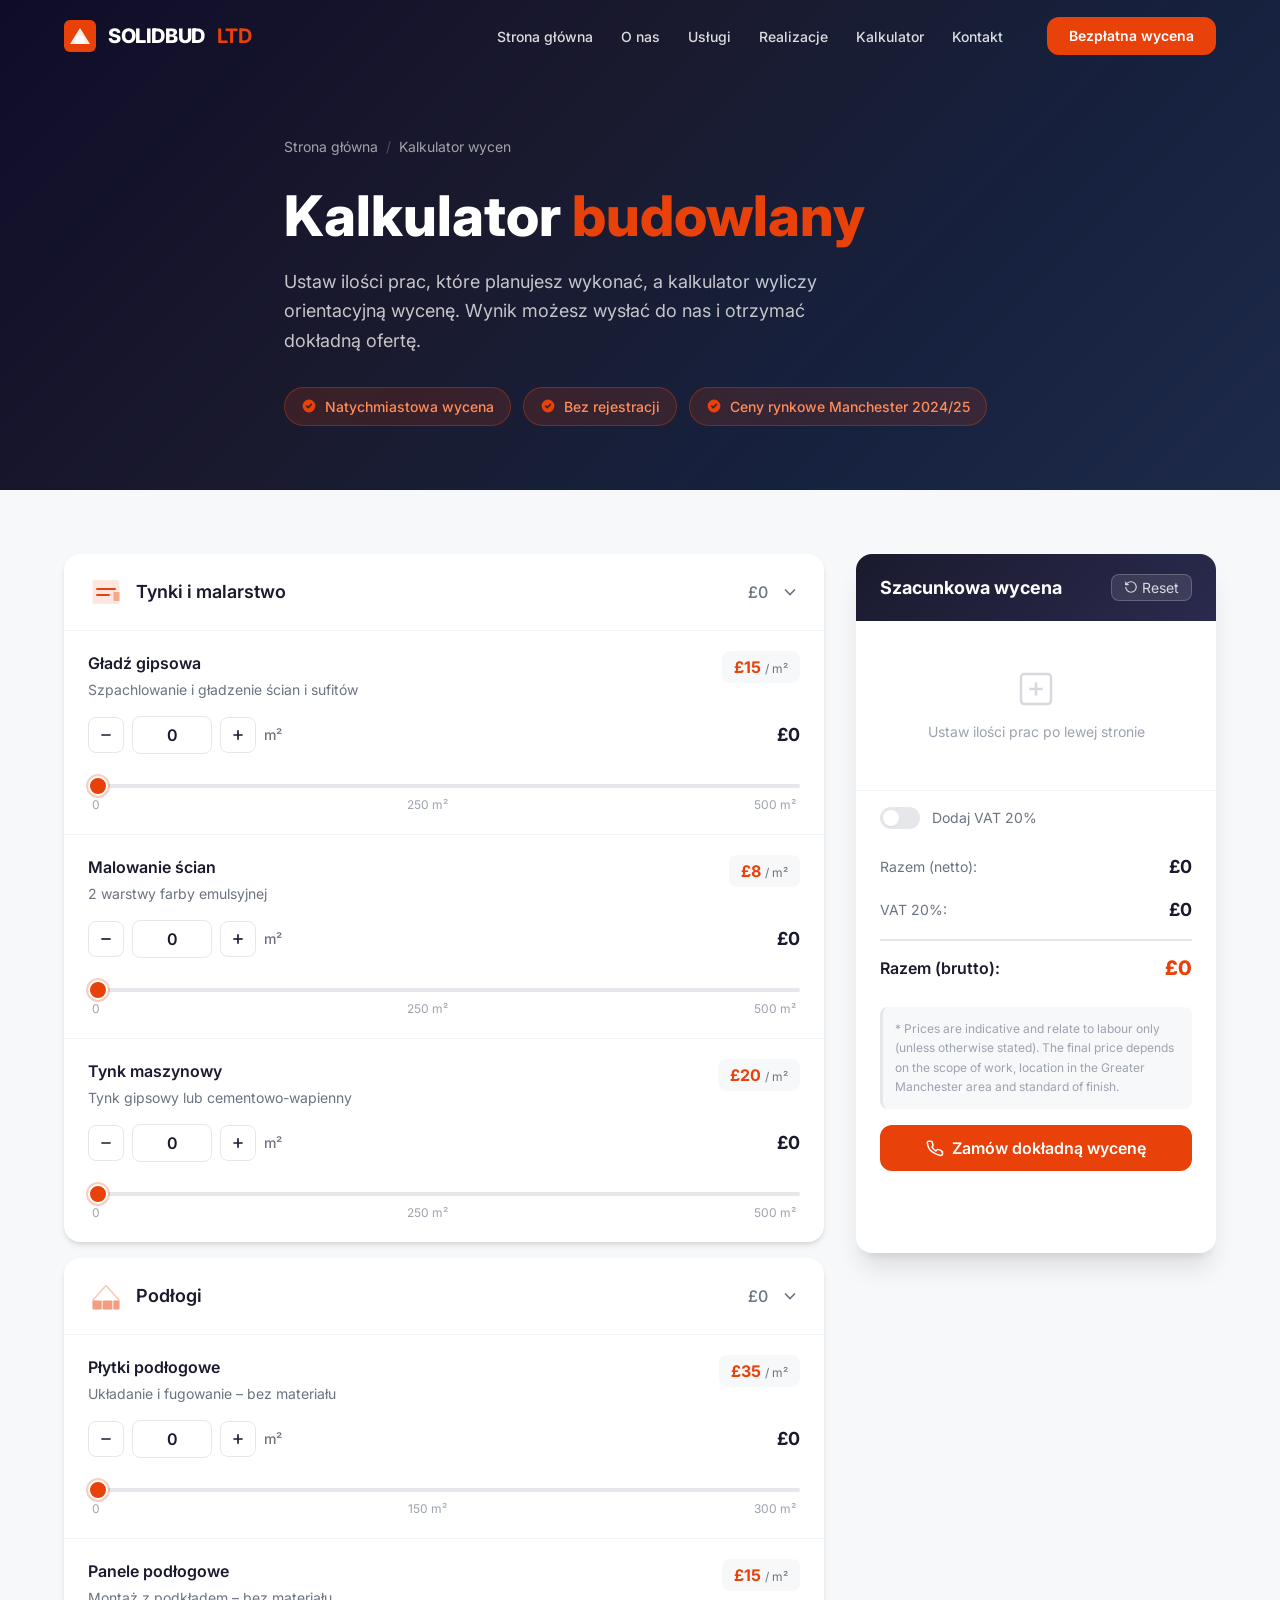
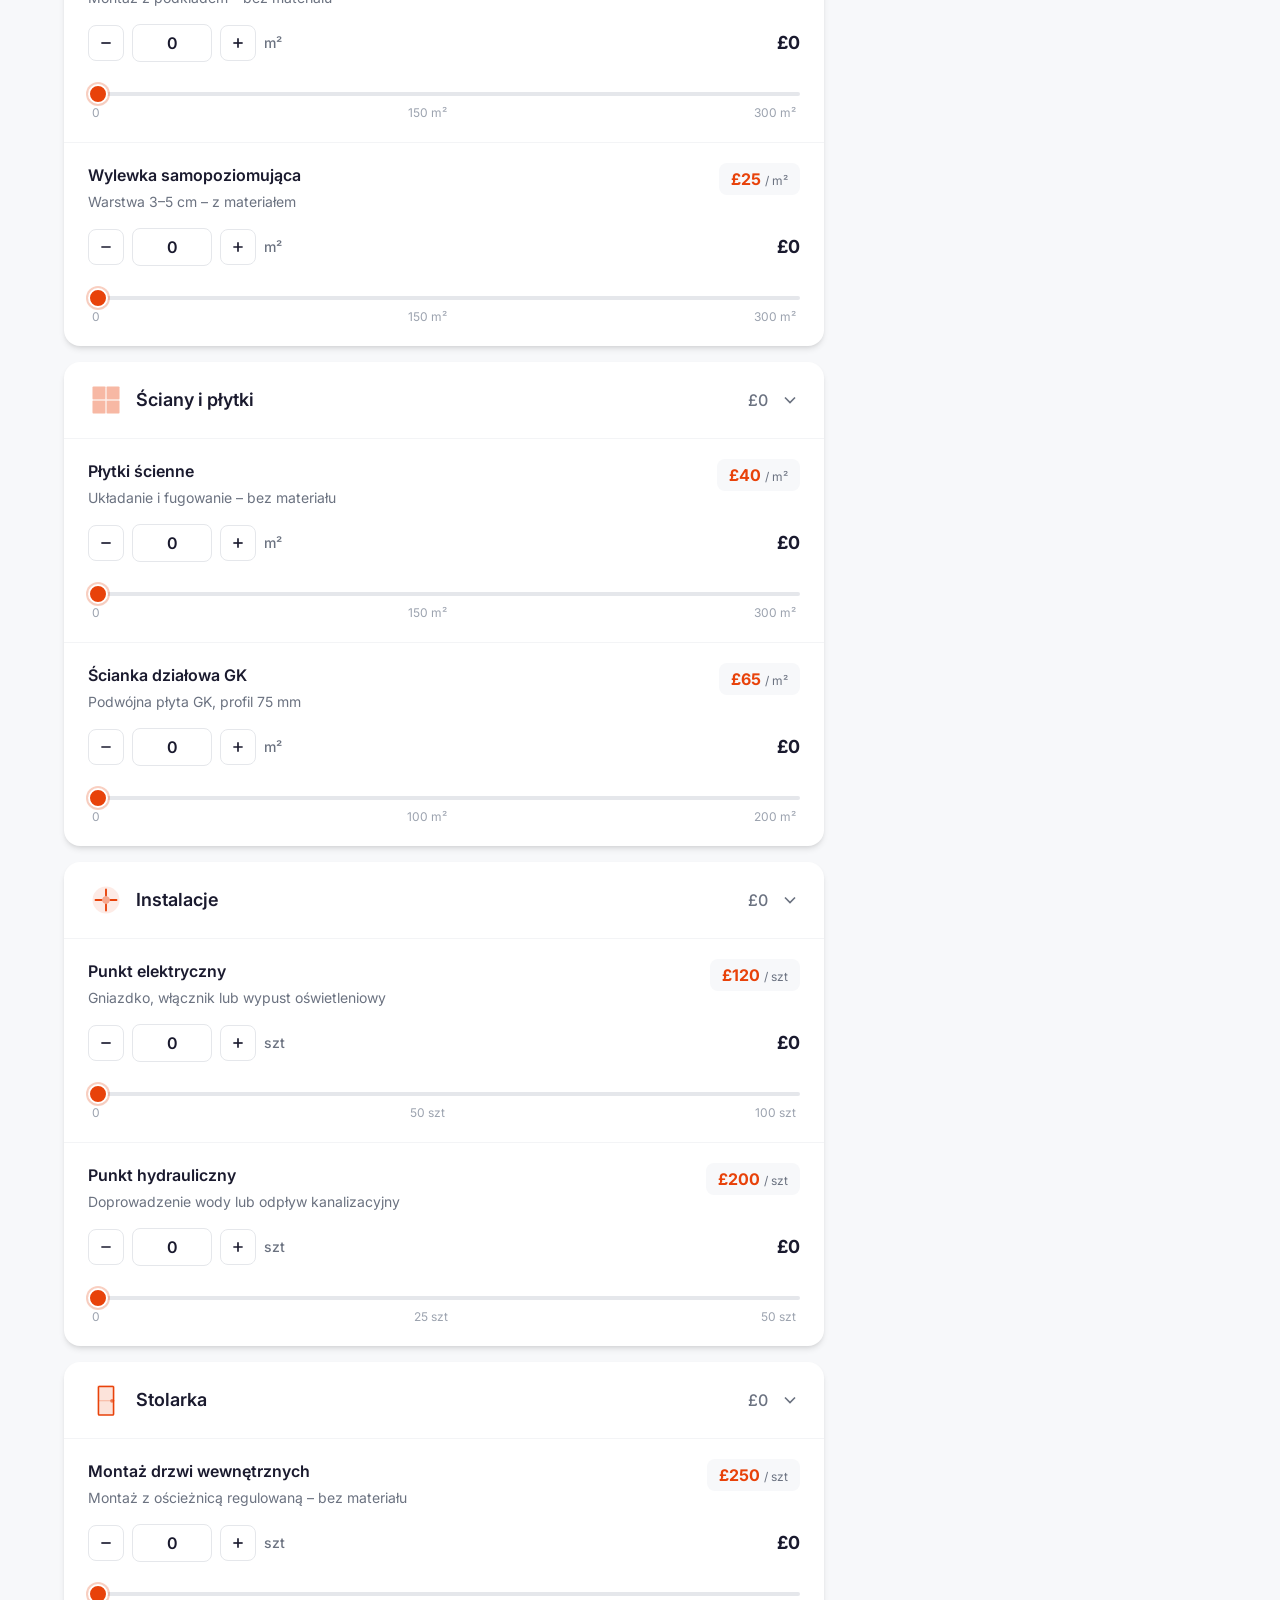
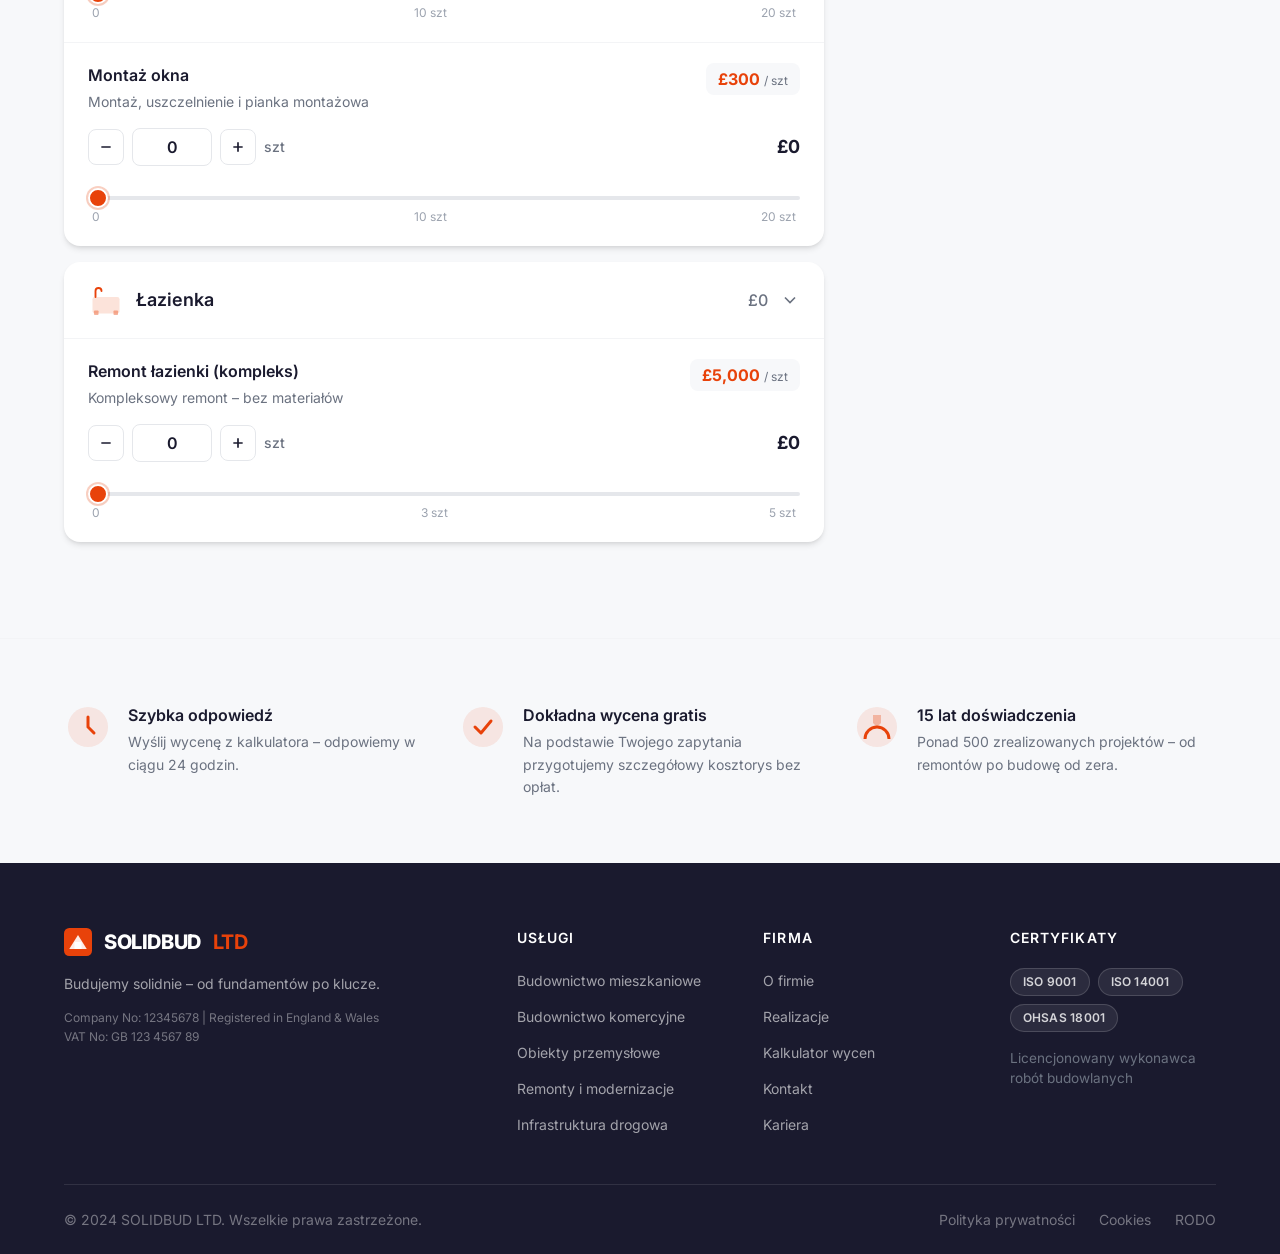
==== commit 9dd6bcb9: "Merge 4960ec7cd2b6e5de8c367c873ef9a1289c7875ce into 20464d1718583a108f541cf0addeb60120a976d0" ====
--- a/kalkulator.html
+++ b/kalkulator.html
@@ -3,147 +3,276 @@
 <head>
   <meta charset="UTF-8" />
   <meta name="viewport" content="width=device-width, initial-scale=1.0" />
-  <meta name="description" content="Kalkulator wyceny usług budowlanych — SolidBud Ltd Manchester. Oblicz koszt malowania, płytek, paneli, elewacji i więcej." />
-  <title>Kalkulator Wyceny — SolidBud Ltd</title>
+  <meta name="description" content="Kalkulator budowlany SOLIDBUD LTD – oblicz orientacyjny koszt remontu lub wykończenia. Gładź, malowanie, płytki, instalacje i wiele więcej." />
+  <meta name="keywords" content="kalkulator budowlany, wycena remontu, koszt wykończenia, SOLIDBUD, budowa cena" />
+  <title>Kalkulator Wycen – SOLIDBUD LTD</title>
+  <link rel="stylesheet" href="css/style.css" />
+  <link rel="stylesheet" href="css/kalkulator.css" />
   <link rel="preconnect" href="https://fonts.googleapis.com" />
   <link rel="preconnect" href="https://fonts.gstatic.com" crossorigin />
-  <link href="https://fonts.googleapis.com/css2?family=Inter:wght@300;400;500;600;700;800;900&family=Playfair+Display:ital,wght@0,700;1,700&display=swap" rel="stylesheet" />
-  <link rel="stylesheet" href="css/style.css" />
-  <link rel="stylesheet" href="css/kalkulator.css" />
-  <link rel="icon" href="favicon.svg" type="image/svg+xml" />
-  <link rel="canonical" href="https://www.solidbud.co.uk/kalkulator.html" />
-  <meta name="robots" content="index, follow" />
+  <link href="https://fonts.googleapis.com/css2?family=Inter:wght@300;400;500;600;700;800&display=swap" rel="stylesheet" />
 </head>
 <body>
 
-  <!-- ─── NAVIGATION ─────────────────────────────────────────── -->
-  <header class="site-header" id="site-header">
+  <!-- ===== NAVIGATION ===== -->
+  <header class="header" id="header">
     <nav class="nav container">
-      <a href="index.html" class="nav-logo">
-        <span class="logo-solid">Solid</span><span class="logo-bud">Bud</span>
-        <span class="logo-ltd">Ltd</span>
+      <a href="index.html" class="nav__logo">
+        <span class="nav__logo-icon">
+          <svg width="32" height="32" viewBox="0 0 32 32" fill="none" xmlns="http://www.w3.org/2000/svg" aria-hidden="true">
+            <rect width="32" height="32" rx="6" fill="#E8420A"/>
+            <path d="M6 24L16 8L26 24H6Z" fill="white" opacity="0.9"/>
+            <rect x="12" y="16" width="8" height="8" fill="white"/>
+          </svg>
+        </span>
+        SOLIDBUD <span class="nav__logo-ltd">LTD</span>
       </a>
-      <ul class="nav-links" id="nav-links">
-        <li><a href="index.html#about">About</a></li>
-        <li><a href="index.html#services">Usługi</a></li>
-        <li><a href="index.html#projects">Projects</a></li>
-        <li><a href="index.html#modular">Modular Homes</a></li>
-        <li><a href="kominki.html">Biokominki</a></li>
-        <li><a href="glazurnictwo.html">Glazurnictwo</a></li>
-        <li><a href="kalkulator.html" class="nav-cta" aria-current="page">Kalkulator</a></li>
+
+      <ul class="nav__menu" id="nav-menu">
+        <li class="nav__item"><a href="index.html#home" class="nav__link">Strona główna</a></li>
+        <li class="nav__item"><a href="index.html#about" class="nav__link">O nas</a></li>
+        <li class="nav__item"><a href="index.html#services" class="nav__link">Usługi</a></li>
+        <li class="nav__item"><a href="index.html#projects" class="nav__link">Realizacje</a></li>
+        <li class="nav__item"><a href="kalkulator.html" class="nav__link active">Kalkulator</a></li>
+        <li class="nav__item"><a href="index.html#contact" class="nav__link">Kontakt</a></li>
       </ul>
-      <button class="nav-toggle" id="nav-toggle" aria-label="Toggle navigation" aria-expanded="false">
+
+      <a href="index.html#contact" class="btn btn--primary nav__cta">Bezpłatna wycena</a>
+
+      <button class="nav__toggle" id="nav-toggle" aria-label="Otwórz menu" aria-expanded="false">
         <span></span><span></span><span></span>
       </button>
     </nav>
   </header>
 
-  <main>
-
-    <!-- ─── HERO ───────────────────────────────────────────────── -->
-    <section class="calc-hero">
-      <div class="container">
-        <p class="section-eyebrow">Bezpłatna wycena online</p>
-        <h1 class="calc-hero-title">
-          Kalkulator<br /><em>Wyceny</em>
-        </h1>
-        <p class="calc-hero-sub">
-          Wybierz usługi i podaj powierzchnię — natychmiast zobaczysz orientacyjny koszt.
-          Ceny netto + VAT 20%.
-        </p>
-      </div>
-    </section>
-
-    <!-- ─── KALKULATOR ─────────────────────────────────────────── -->
-    <section class="section">
-      <div class="container calc-layout">
-
-        <!-- Lewa kolumna: karty usług -->
-        <div>
-          <div id="calc-services">
-            <!-- renderowane przez JS -->
-          </div>
-        </div>
-
-        <!-- Prawa kolumna: podsumowanie sticky -->
-        <aside class="calc-summary" aria-label="Podsumowanie wyceny">
-          <h2 class="calc-summary-title">📋 Twoja wycena</h2>
-
-          <div class="summary-items" id="summary-items" aria-live="polite">
-            <!-- renderowane przez JS -->
-          </div>
-          <p class="summary-empty" id="summary-empty">
-            Zaznacz usługi po lewej stronie, aby zobaczyć wycenę.
-          </p>
-
-          <div class="summary-totals">
-            <div class="summary-row">
-              <span>Netto</span>
-              <span id="summary-netto">£0.00</span>
+  <!-- ===== PAGE HERO ===== -->
+  <section class="page-hero">
+    <div class="container page-hero__inner">
+      <nav class="breadcrumb" aria-label="Nawigacja okruszkowa">
+        <a href="index.html">Strona główna</a>
+        <span aria-hidden="true">/</span>
+        <span aria-current="page">Kalkulator wycen</span>
+      </nav>
+      <h1 class="page-hero__title">
+        Kalkulator <span class="page-hero__title--accent">budowlany</span>
+      </h1>
+      <p class="page-hero__subtitle">
+        Ustaw ilości prac, które planujesz wykonać, a kalkulator wyliczy orientacyjną wycenę. Wynik możesz wysłać do nas i otrzymać dokładną ofertę.
+      </p>
+      <div class="page-hero__badges">
+        <span class="hero-badge">
+          <svg viewBox="0 0 20 20" fill="currentColor" aria-hidden="true"><path fill-rule="evenodd" d="M10 18a8 8 0 100-16 8 8 0 000 16zm3.707-9.293a1 1 0 00-1.414-1.414L9 10.586 7.707 9.293a1 1 0 00-1.414 1.414l2 2a1 1 0 001.414 0l4-4z" clip-rule="evenodd"/></svg>
+          Natychmiastowa wycena
+        </span>
+        <span class="hero-badge">
+          <svg viewBox="0 0 20 20" fill="currentColor" aria-hidden="true"><path fill-rule="evenodd" d="M10 18a8 8 0 100-16 8 8 0 000 16zm3.707-9.293a1 1 0 00-1.414-1.414L9 10.586 7.707 9.293a1 1 0 00-1.414 1.414l2 2a1 1 0 001.414 0l4-4z" clip-rule="evenodd"/></svg>
+          Bez rejestracji
+        </span>
+        <span class="hero-badge">
+          <svg viewBox="0 0 20 20" fill="currentColor" aria-hidden="true"><path fill-rule="evenodd" d="M10 18a8 8 0 100-16 8 8 0 000 16zm3.707-9.293a1 1 0 00-1.414-1.414L9 10.586 7.707 9.293a1 1 0 00-1.414 1.414l2 2a1 1 0 001.414 0l4-4z" clip-rule="evenodd"/></svg>
+          Ceny rynkowe Manchester 2024/25
+        </span>
+      </div>
+    </div>
+  </section>
+
+  <!-- ===== CALCULATOR ===== -->
+  <section class="calc-section section">
+    <div class="container">
+      <div class="calc__layout">
+
+        <!-- LEFT: form sections (rendered by JS) -->
+        <div class="calc__form" id="calc-form">
+          <div class="calc__loading" aria-live="polite">
+            <div class="calc__loading-spinner"></div>
+            <p>Ładowanie kalkulatora…</p>
+          </div>
+        </div>
+
+        <!-- RIGHT: sticky summary -->
+        <aside class="calc__sidebar" aria-label="Podsumowanie kosztów">
+          <div class="calc__summary" id="calc-summary">
+
+            <div class="calc__summary-header">
+              <h2 class="calc__summary-title">Szacunkowa wycena</h2>
+              <button class="calc__reset-btn" id="calc-reset" type="button" title="Wyczyść wszystkie wartości">
+                <svg viewBox="0 0 24 24" fill="none" stroke="currentColor" stroke-width="2" aria-hidden="true"><path d="M3 12a9 9 0 1 0 9-9 9.75 9.75 0 0 0-6.74 2.74L3 8"/><path d="M3 3v5h5"/></svg>
+                Reset
+              </button>
             </div>
-            <div class="summary-row">
-              <span>VAT (20%)</span>
-              <span id="summary-vat">£0.00</span>
+
+            <ul class="calc__breakdown" id="calc-breakdown">
+              <li class="calc__breakdown-empty">
+                <svg viewBox="0 0 24 24" fill="none" stroke="currentColor" stroke-width="1.5" aria-hidden="true"><rect x="3" y="3" width="18" height="18" rx="2"/><path d="M8 12h8M12 8v8"/></svg>
+                <span>Ustaw ilości prac po lewej stronie</span>
+              </li>
+            </ul>
+
+            <div class="calc__summary-footer">
+              <label class="calc__vat-label">
+                <input type="checkbox" id="calc-vat" />
+                <span class="calc__vat-toggle"></span>
+                <span>Dodaj VAT 20%</span>
+              </label>
+
+              <div class="calc__total-row">
+                <span class="calc__total-label">Razem (netto):</span>
+                <span class="calc__total-net" id="calc-total-net">£0</span>
+              </div>
+              <div class="calc__vat-row" id="calc-vat-row" hidden>
+                <span class="calc__total-label">VAT 20%:</span>
+                <span class="calc__total-vat" id="calc-total-vat">£0</span>
+              </div>
+              <div class="calc__total-row calc__total-row--gross" id="calc-gross-row" hidden>
+                <span class="calc__total-label">Razem (brutto):</span>
+                <span class="calc__total-gross" id="calc-total-gross">£0</span>
+              </div>
+
+              <p class="calc__disclaimer">
+                * Prices are indicative and relate to labour only (unless otherwise stated). The final price depends on the scope of work, location in the Greater Manchester area and standard of finish.
+              </p>
+
+              <div class="calc__actions">
+                <a href="index.html#contact" class="btn btn--primary btn--full">
+                  <svg viewBox="0 0 24 24" fill="none" stroke="currentColor" stroke-width="2" aria-hidden="true"><path d="M22 16.92v3a2 2 0 0 1-2.18 2 19.79 19.79 0 0 1-8.63-3.07A19.5 19.5 0 0 1 4.69 13.6a19.79 19.79 0 0 1-3.07-8.67A2 2 0 0 1 3.6 3h3a2 2 0 0 1 2 1.72c.127.96.361 1.903.7 2.81a2 2 0 0 1-.45 2.11L8.09 10.91a16 16 0 0 0 5 5l1.27-1.27a2 2 0 0 1 2.11-.45c.907.339 1.85.573 2.81.7A2 2 0 0 1 21 16.92z"/></svg>
+                  Zamów dokładną wycenę
+                </a>
+                <button class="btn btn--outline btn--full" id="calc-print" type="button">
+                  <svg viewBox="0 0 24 24" fill="none" stroke="currentColor" stroke-width="2" aria-hidden="true"><polyline points="6 9 6 2 18 2 18 9"/><path d="M6 18H4a2 2 0 0 1-2-2v-5a2 2 0 0 1 2-2h16a2 2 0 0 1 2 2v5a2 2 0 0 1-2 2h-2"/><rect x="6" y="14" width="12" height="8"/></svg>
+                  Drukuj / zapisz PDF
+                </button>
+              </div>
             </div>
-            <div class="summary-row total">
-              <span>Łącznie brutto</span>
-              <span id="summary-brutto">£0.00</span>
-            </div>
-          </div>
-
-          <div class="summary-actions">
-            <button class="btn btn-primary btn--full" id="btn-copy">
-              📋 Skopiuj wycenę
-            </button>
-            <button class="btn btn-outline btn--full" id="btn-print">
-              🖨️ Drukuj / PDF
-            </button>
-            <button class="btn-ghost" id="btn-reset">
-              ↺ Wyczyść formularz
-            </button>
-          </div>
-
-          <p class="summary-note">
-            Wycena ma charakter orientacyjny. Ostateczna cena jest ustalana indywidualnie po oględzinach.<br />
-            <a href="index.html#contact" style="color: var(--clr-gold);">Skontaktuj się z nami →</a>
-          </p>
+          </div>
         </aside>
 
       </div>
-    </section>
-
-  </main>
-
-  <!-- ─── FOOTER ────────────────────────────────────────────────── -->
+    </div>
+  </section>
+
+  <!-- ===== MOBILE STICKY TOTAL ===== -->
+  <div class="calc__mobile-bar" id="calc-mobile-bar" hidden aria-live="polite">
+    <div class="calc__mobile-bar-inner">
+      <span class="calc__mobile-bar-label">Szacunkowa wycena:</span>
+      <strong class="calc__mobile-bar-total" id="calc-mobile-total">£0</strong>
+    </div>
+    <a href="index.html#contact" class="btn btn--primary btn--sm">Wycena</a>
+  </div>
+
+  <!-- ===== INFO STRIP ===== -->
+  <section class="info-strip section--gray">
+    <div class="container">
+      <div class="info-strip__grid">
+        <div class="info-strip__item">
+          <div class="info-strip__icon">
+            <svg viewBox="0 0 48 48" fill="none" xmlns="http://www.w3.org/2000/svg" aria-hidden="true">
+              <circle cx="24" cy="24" r="20" fill="currentColor" opacity="0.1"/>
+              <path d="M24 14v10l6 6" stroke="currentColor" stroke-width="3" stroke-linecap="round"/>
+            </svg>
+          </div>
+          <div>
+            <h3>Szybka odpowiedź</h3>
+            <p>Wyślij wycenę z kalkulatora – odpowiemy w ciągu 24 godzin.</p>
+          </div>
+        </div>
+        <div class="info-strip__item">
+          <div class="info-strip__icon">
+            <svg viewBox="0 0 48 48" fill="none" xmlns="http://www.w3.org/2000/svg" aria-hidden="true">
+              <circle cx="24" cy="24" r="20" fill="currentColor" opacity="0.1"/>
+              <path d="M16 24l6 6 10-12" stroke="currentColor" stroke-width="3" stroke-linecap="round" stroke-linejoin="round"/>
+            </svg>
+          </div>
+          <div>
+            <h3>Dokładna wycena gratis</h3>
+            <p>Na podstawie Twojego zapytania przygotujemy szczegółowy kosztorys bez opłat.</p>
+          </div>
+        </div>
+        <div class="info-strip__item">
+          <div class="info-strip__icon">
+            <svg viewBox="0 0 48 48" fill="none" xmlns="http://www.w3.org/2000/svg" aria-hidden="true">
+              <circle cx="24" cy="24" r="20" fill="currentColor" opacity="0.1"/>
+              <path d="M20 12h8v8l-4 4-4-4V12z" fill="currentColor" opacity="0.3"/>
+              <path d="M12 36a12 12 0 0 1 24 0" stroke="currentColor" stroke-width="3"/>
+            </svg>
+          </div>
+          <div>
+            <h3>15 lat doświadczenia</h3>
+            <p>Ponad 500 zrealizowanych projektów – od remontów po budowę od zera.</p>
+          </div>
+        </div>
+      </div>
+    </div>
+  </section>
+
+  <!-- ===== FOOTER ===== -->
   <footer class="footer">
-    <div class="container footer-inner">
-      <div class="footer-brand">
-        <a href="index.html" class="nav-logo">
-          <span class="logo-solid">Solid</span><span class="logo-bud">Bud</span>
-          <span class="logo-ltd">Ltd</span>
-        </a>
-        <p>Solid foundations. Intelligent future.</p>
-      </div>
-      <nav class="footer-nav">
-        <a href="index.html#services">Usługi</a>
-        <a href="index.html#about">About</a>
-        <a href="index.html#projects">Projects</a>
-        <a href="index.html#modular">Modular Homes</a>
-        <a href="kominki.html">Biokominki</a>
-        <a href="glazurnictwo.html">Glazurnictwo</a>
-        <a href="kalkulator.html">Kalkulator</a>
-        <a href="index.html#contact">Contact</a>
-      </nav>
-      <p class="footer-copy">&copy; <span id="year"></span> SolidBud Ltd. All rights reserved.</p>
+    <div class="container">
+      <div class="footer__grid">
+        <div class="footer__brand">
+          <a href="index.html" class="nav__logo footer__logo">
+            <span class="nav__logo-icon">
+              <svg width="28" height="28" viewBox="0 0 32 32" fill="none" xmlns="http://www.w3.org/2000/svg" aria-hidden="true">
+                <rect width="32" height="32" rx="6" fill="#E8420A"/>
+                <path d="M6 24L16 8L26 24H6Z" fill="white" opacity="0.9"/>
+                <rect x="12" y="16" width="8" height="8" fill="white"/>
+              </svg>
+            </span>
+            SOLIDBUD <span class="nav__logo-ltd">LTD</span>
+          </a>
+          <p class="footer__tagline">Budujemy solidnie – od fundamentów po klucze.</p>
+          <p class="footer__legal">Company No: 12345678 | Registered in England & Wales<br/>VAT No: GB 123 4567 89</p>
+        </div>
+
+        <div class="footer__col">
+          <h4>Usługi</h4>
+          <ul>
+            <li><a href="index.html#services">Budownictwo mieszkaniowe</a></li>
+            <li><a href="index.html#services">Budownictwo komercyjne</a></li>
+            <li><a href="index.html#services">Obiekty przemysłowe</a></li>
+            <li><a href="index.html#services">Remonty i modernizacje</a></li>
+            <li><a href="index.html#services">Infrastruktura drogowa</a></li>
+          </ul>
+        </div>
+
+        <div class="footer__col">
+          <h4>Firma</h4>
+          <ul>
+            <li><a href="index.html#about">O firmie</a></li>
+            <li><a href="index.html#projects">Realizacje</a></li>
+            <li><a href="kalkulator.html">Kalkulator wycen</a></li>
+            <li><a href="index.html#contact">Kontakt</a></li>
+            <li><a href="#">Kariera</a></li>
+          </ul>
+        </div>
+
+        <div class="footer__col">
+          <h4>Certyfikaty</h4>
+          <div class="footer__certs">
+            <div class="cert-badge">ISO 9001</div>
+            <div class="cert-badge">ISO 14001</div>
+            <div class="cert-badge">OHSAS 18001</div>
+          </div>
+          <p style="margin-top: 1rem; font-size: 0.85rem; color: var(--color-text-muted);">Licencjonowany wykonawca robót budowlanych</p>
+        </div>
+      </div>
+
+      <div class="footer__bottom">
+        <p>&copy; 2024 SOLIDBUD LTD. Wszelkie prawa zastrzeżone.</p>
+        <div class="footer__bottom-links">
+          <a href="#">Polityka prywatności</a>
+          <a href="#">Cookies</a>
+          <a href="#">RODO</a>
+        </div>
+      </div>
     </div>
   </footer>
 
-  <!-- ─── BACK TO TOP ─────────────────────────────────────────── -->
-  <button class="back-to-top" id="back-to-top" aria-label="Back to top">↑</button>
-
-  <!-- ─── TOAST ──────────────────────────────────────────────── -->
-  <div class="toast" id="calc-toast" role="status" aria-live="polite"></div>
-
+  <!-- Back to top -->
+  <button class="back-to-top" id="back-to-top" aria-label="Wróć na górę" hidden>
+    <svg viewBox="0 0 24 24" fill="none" stroke="currentColor" stroke-width="2.5" aria-hidden="true"><path d="M18 15l-6-6-6 6"/></svg>
+  </button>
+
+  <script src="js/main.js"></script>
   <script src="js/kalkulator.js"></script>
 </body>
 </html>
--- a/css/style.css
+++ b/css/style.css
@@ -1,45 +1,87 @@
-/* ═══════════════════════════════════════════════════════════════
-   SolidBud Ltd — Main Stylesheet
-   ═══════════════════════════════════════════════════════════════ */
-
-/* ─── Custom Properties ──────────────────────────────────────── */
+/* ===================================
+   SOLIDBUD LTD – Main Stylesheet
+   =================================== */
+
+/* ===== CSS Variables ===== */
 :root {
-  /* Brand colours */
-  --clr-dark:       #0a0a0f;
-  --clr-dark-2:     #111118;
-  --clr-dark-3:     #18181f;
-  --clr-dark-4:     #22222c;
-  --clr-gold:       #d4a843;
-  --clr-gold-light: #e8c06a;
-  --clr-gold-dark:  #b8902a;
-  --clr-white:      #ffffff;
-  --clr-grey-100:   #f4f4f6;
-  --clr-grey-200:   #e0e0e8;
-  --clr-grey-400:   #9999aa;
-  --clr-grey-600:   #555566;
-
-  /* Typography */
-  --font-sans:   'Inter', system-ui, sans-serif;
-  --font-serif:  'Playfair Display', Georgia, serif;
-
-  /* Spacing */
-  --sp-xs:  0.5rem;
-  --sp-sm:  1rem;
-  --sp-md:  2rem;
-  --sp-lg:  4rem;
-  --sp-xl:  6rem;
-  --sp-2xl: 9rem;
-
-  /* Layout */
-  --max-width: 1200px;
-  --nav-h:     72px;
-
-  /* Transitions */
-  --ease: cubic-bezier(0.25, 0.46, 0.45, 0.94);
-  --dur:  0.3s;
-}
-
-/* ─── Reset & Base ───────────────────────────────────────────── */
+  --color-primary: #E8420A;
+  --color-primary-dark: #c03508;
+  --color-primary-light: #ff6b35;
+  --color-secondary: #1a1a2e;
+  --color-accent: #ffd700;
+
+  --color-bg: #ffffff;
+  --color-bg-gray: #f7f8fa;
+  --color-bg-dark: #1a1a2e;
+
+  --color-text: #1a1a2e;
+  --color-text-muted: #6b7280;
+  --color-text-light: #9ca3af;
+  --color-text-inverse: #ffffff;
+
+  --color-border: #e5e7eb;
+  --color-border-light: #f3f4f6;
+
+  --font-family: 'Inter', -apple-system, BlinkMacSystemFont, 'Segoe UI', sans-serif;
+
+  --font-size-xs: 0.75rem;
+  --font-size-sm: 0.875rem;
+  --font-size-base: 1rem;
+  --font-size-lg: 1.125rem;
+  --font-size-xl: 1.25rem;
+  --font-size-2xl: 1.5rem;
+  --font-size-3xl: 1.875rem;
+  --font-size-4xl: 2.25rem;
+  --font-size-5xl: 3rem;
+
+  --font-weight-regular: 400;
+  --font-weight-medium: 500;
+  --font-weight-semibold: 600;
+  --font-weight-bold: 700;
+  --font-weight-extrabold: 800;
+
+  --line-height-tight: 1.25;
+  --line-height-snug: 1.375;
+  --line-height-normal: 1.5;
+  --line-height-relaxed: 1.625;
+
+  --spacing-1: 0.25rem;
+  --spacing-2: 0.5rem;
+  --spacing-3: 0.75rem;
+  --spacing-4: 1rem;
+  --spacing-5: 1.25rem;
+  --spacing-6: 1.5rem;
+  --spacing-8: 2rem;
+  --spacing-10: 2.5rem;
+  --spacing-12: 3rem;
+  --spacing-16: 4rem;
+  --spacing-20: 5rem;
+  --spacing-24: 6rem;
+
+  --border-radius-sm: 0.375rem;
+  --border-radius: 0.5rem;
+  --border-radius-lg: 0.75rem;
+  --border-radius-xl: 1rem;
+  --border-radius-2xl: 1.5rem;
+  --border-radius-full: 9999px;
+
+  --shadow-sm: 0 1px 2px 0 rgba(0,0,0,0.05);
+  --shadow: 0 1px 3px 0 rgba(0,0,0,0.1), 0 1px 2px -1px rgba(0,0,0,0.1);
+  --shadow-md: 0 4px 6px -1px rgba(0,0,0,0.1), 0 2px 4px -2px rgba(0,0,0,0.1);
+  --shadow-lg: 0 10px 15px -3px rgba(0,0,0,0.1), 0 4px 6px -4px rgba(0,0,0,0.1);
+  --shadow-xl: 0 20px 25px -5px rgba(0,0,0,0.1), 0 8px 10px -6px rgba(0,0,0,0.1);
+  --shadow-2xl: 0 25px 50px -12px rgba(0,0,0,0.25);
+
+  --transition: 0.2s ease;
+  --transition-md: 0.3s ease;
+  --transition-lg: 0.4s ease;
+
+  --header-height: 72px;
+  --container-max: 1200px;
+  --container-padding: 1.5rem;
+}
+
+/* ===== Reset & Base ===== */
 *, *::before, *::after {
   box-sizing: border-box;
   margin: 0;
@@ -52,210 +94,302 @@
 }
 
 body {
-  font-family: var(--font-sans);
-  background-color: var(--clr-dark);
-  color: var(--clr-grey-100);
-  line-height: 1.6;
+  font-family: var(--font-family);
+  font-size: var(--font-size-base);
+  line-height: var(--line-height-normal);
+  color: var(--color-text);
+  background-color: var(--color-bg);
   -webkit-font-smoothing: antialiased;
-}
-
-img, svg { display: block; max-width: 100%; }
-a { color: inherit; text-decoration: none; }
-ul { list-style: none; }
-button { cursor: pointer; border: none; background: none; font-family: inherit; }
-
-/* ─── Utility ────────────────────────────────────────────────── */
+  -moz-osx-font-smoothing: grayscale;
+}
+
+img, svg {
+  display: block;
+  max-width: 100%;
+}
+
+a {
+  color: inherit;
+  text-decoration: none;
+}
+
+ul {
+  list-style: none;
+}
+
+button {
+  font-family: inherit;
+  cursor: pointer;
+  border: none;
+  background: none;
+}
+
+input, textarea, select {
+  font-family: inherit;
+  font-size: inherit;
+}
+
+/* ===== Layout ===== */
 .container {
-  width: 90%;
-  max-width: var(--max-width);
-  margin-inline: auto;
+  width: 100%;
+  max-width: var(--container-max);
+  margin: 0 auto;
+  padding: 0 var(--container-padding);
 }
 
 .section {
-  padding-block: var(--sp-xl);
-}
-
-.section-eyebrow {
-  font-size: 0.75rem;
-  font-weight: 600;
-  letter-spacing: 0.18em;
+  padding: var(--spacing-20) 0;
+}
+
+.section--gray {
+  background-color: var(--color-bg-gray);
+}
+
+/* ===== Typography Helpers ===== */
+.section__label {
+  display: inline-flex;
+  align-items: center;
+  gap: var(--spacing-2);
+  font-size: var(--font-size-sm);
+  font-weight: var(--font-weight-semibold);
   text-transform: uppercase;
-  color: var(--clr-gold);
-  margin-bottom: var(--sp-sm);
-}
-
-.section-title {
-  font-size: clamp(1.8rem, 4vw, 2.75rem);
-  font-weight: 700;
-  line-height: 1.2;
-  color: var(--clr-white);
-  margin-bottom: var(--sp-md);
-}
-
-.section-intro {
-  font-size: 1.05rem;
-  color: var(--clr-grey-400);
-  max-width: 580px;
-  margin-bottom: var(--sp-lg);
-}
-
-.body-text {
-  font-size: 1rem;
-  color: var(--clr-grey-400);
-  line-height: 1.8;
-  margin-bottom: var(--sp-md);
-}
-
-.section-header {
+  letter-spacing: 0.1em;
+  color: var(--color-primary);
+  margin-bottom: var(--spacing-3);
+}
+
+.section__label::before {
+  content: '';
+  display: block;
+  width: 24px;
+  height: 2px;
+  background-color: var(--color-primary);
+  border-radius: 2px;
+}
+
+.section__title {
+  font-size: clamp(var(--font-size-3xl), 4vw, var(--font-size-4xl));
+  font-weight: var(--font-weight-extrabold);
+  line-height: var(--line-height-tight);
+  color: var(--color-secondary);
+  margin-bottom: var(--spacing-4);
+}
+
+.section__subtitle {
+  font-size: var(--font-size-lg);
+  color: var(--color-text-muted);
+  max-width: 600px;
+}
+
+.section__header {
   text-align: center;
-  margin-bottom: var(--sp-lg);
-}
-
-.section-header .section-intro {
-  margin-inline: auto;
-}
-
-/* ─── Buttons ────────────────────────────────────────────────── */
+  margin-bottom: var(--spacing-12);
+}
+
+.section__header .section__subtitle {
+  margin: 0 auto;
+}
+
+/* ===== Buttons ===== */
 .btn {
   display: inline-flex;
   align-items: center;
-  gap: 0.5rem;
-  padding: 0.85rem 2rem;
-  border-radius: 4px;
-  font-size: 0.9rem;
-  font-weight: 600;
-  letter-spacing: 0.04em;
-  transition: background var(--dur) var(--ease), color var(--dur) var(--ease),
-              border-color var(--dur) var(--ease), transform var(--dur) var(--ease);
-}
-
-.btn:hover { transform: translateY(-2px); }
-.btn:active { transform: translateY(0); }
-
-.btn-primary {
-  background: var(--clr-gold);
-  color: var(--clr-dark);
-}
-
-.btn-primary:hover {
-  background: var(--clr-gold-light);
-}
-
-.btn-outline {
-  background: transparent;
-  color: var(--clr-white);
-  border: 1px solid rgba(255,255,255,0.3);
-}
-
-.btn-outline:hover {
-  border-color: var(--clr-gold);
-  color: var(--clr-gold);
-}
-
-.btn--sm { padding: 0.65rem 1.5rem; font-size: 0.85rem; }
-.btn--full { width: 100%; justify-content: center; }
-
-/* ─── Navigation ─────────────────────────────────────────────── */
-.site-header {
+  justify-content: center;
+  gap: var(--spacing-2);
+  padding: 0.75rem 1.5rem;
+  font-size: var(--font-size-base);
+  font-weight: var(--font-weight-semibold);
+  line-height: 1;
+  border-radius: var(--border-radius-lg);
+  border: 2px solid transparent;
+  transition: all var(--transition-md);
+  cursor: pointer;
+  white-space: nowrap;
+}
+
+.btn--primary {
+  background-color: var(--color-primary);
+  color: var(--color-text-inverse);
+  border-color: var(--color-primary);
+}
+
+.btn--primary:hover {
+  background-color: var(--color-primary-dark);
+  border-color: var(--color-primary-dark);
+  transform: translateY(-1px);
+  box-shadow: 0 6px 20px rgba(232, 66, 10, 0.35);
+}
+
+.btn--outline {
+  background-color: transparent;
+  color: var(--color-text-inverse);
+  border-color: rgba(255,255,255,0.5);
+}
+
+.btn--outline:hover {
+  background-color: rgba(255,255,255,0.1);
+  border-color: var(--color-text-inverse);
+}
+
+.btn--lg {
+  padding: 1rem 2rem;
+  font-size: var(--font-size-lg);
+}
+
+.btn--full {
+  width: 100%;
+}
+
+/* ===== Header / Navigation ===== */
+.header {
   position: fixed;
   top: 0;
   left: 0;
   right: 0;
   z-index: 100;
-  height: var(--nav-h);
-  display: flex;
-  align-items: center;
-  transition: background var(--dur) var(--ease), backdrop-filter var(--dur) var(--ease),
-              box-shadow var(--dur) var(--ease);
-}
-
-.site-header.scrolled {
-  background: rgba(10, 10, 15, 0.92);
-  backdrop-filter: blur(12px);
-  box-shadow: 0 1px 0 rgba(255,255,255,0.06);
+  background-color: transparent;
+  transition: background-color var(--transition-md), box-shadow var(--transition-md);
+}
+
+.header.scrolled {
+  background-color: var(--color-bg);
+  box-shadow: var(--shadow-md);
 }
 
 .nav {
   display: flex;
   align-items: center;
-  justify-content: space-between;
-  width: 90%;
-  max-width: var(--max-width);
-  margin-inline: auto;
-}
-
-.nav-logo {
-  font-size: 1.35rem;
-  font-weight: 800;
+  height: var(--header-height);
+  gap: var(--spacing-8);
+}
+
+.nav__logo {
+  display: flex;
+  align-items: center;
+  gap: var(--spacing-3);
+  font-size: var(--font-size-xl);
+  font-weight: var(--font-weight-extrabold);
+  color: var(--color-text-inverse);
   letter-spacing: -0.02em;
-}
-
-.logo-solid { color: var(--clr-white); }
-.logo-bud   { color: var(--clr-gold); }
-.logo-ltd   { color: var(--clr-grey-400); font-size: 0.7rem; font-weight: 500;
-               margin-left: 0.25rem; vertical-align: super; }
-
-.nav-links {
-  display: flex;
-  align-items: center;
-  gap: var(--sp-md);
-}
-
-.nav-links a {
-  font-size: 0.875rem;
-  font-weight: 500;
-  color: var(--clr-grey-400);
-  transition: color var(--dur) var(--ease);
-}
-
-.nav-links a:hover { color: var(--clr-white); }
-
-.nav-cta {
-  background: var(--clr-gold);
-  color: var(--clr-dark) !important;
-  padding: 0.5rem 1.25rem;
-  border-radius: 4px;
-  font-weight: 600 !important;
-  transition: background var(--dur) var(--ease) !important;
-}
-
-.nav-cta:hover { background: var(--clr-gold-light) !important; }
-
-.nav-toggle {
+  flex-shrink: 0;
+  transition: color var(--transition);
+}
+
+.header.scrolled .nav__logo {
+  color: var(--color-secondary);
+}
+
+.nav__logo-icon {
+  display: flex;
+  align-items: center;
+}
+
+.nav__logo-ltd {
+  color: var(--color-primary);
+  font-weight: var(--font-weight-bold);
+}
+
+.nav__menu {
+  display: flex;
+  align-items: center;
+  gap: var(--spacing-1);
+  margin-left: auto;
+}
+
+.nav__link {
+  display: block;
+  padding: var(--spacing-2) var(--spacing-3);
+  font-size: var(--font-size-sm);
+  font-weight: var(--font-weight-medium);
+  color: rgba(255,255,255,0.85);
+  border-radius: var(--border-radius);
+  transition: all var(--transition);
+}
+
+.header.scrolled .nav__link {
+  color: var(--color-text-muted);
+}
+
+.nav__link:hover,
+.nav__link.active {
+  color: var(--color-text-inverse);
+  background-color: rgba(255,255,255,0.1);
+}
+
+.header.scrolled .nav__link:hover,
+.header.scrolled .nav__link.active {
+  color: var(--color-primary);
+  background-color: rgba(232, 66, 10, 0.08);
+}
+
+.nav__cta {
+  flex-shrink: 0;
+  padding: 0.6rem 1.25rem;
+  font-size: var(--font-size-sm);
+}
+
+.nav__toggle {
   display: none;
   flex-direction: column;
-  gap: 5px;
-  padding: 4px;
-}
-
-.nav-toggle span {
+  justify-content: space-between;
+  width: 28px;
+  height: 20px;
+  padding: 0;
+  margin-left: auto;
+}
+
+.nav__toggle span {
   display: block;
-  width: 24px;
+  width: 100%;
   height: 2px;
-  background: var(--clr-white);
+  background-color: var(--color-text-inverse);
   border-radius: 2px;
-  transition: transform var(--dur) var(--ease), opacity var(--dur) var(--ease);
-}
-
-/* ─── Hero ───────────────────────────────────────────────────── */
+  transition: all var(--transition-md);
+}
+
+.header.scrolled .nav__toggle span {
+  background-color: var(--color-secondary);
+}
+
+.nav__toggle.open span:nth-child(1) {
+  transform: translateY(9px) rotate(45deg);
+}
+.nav__toggle.open span:nth-child(2) {
+  opacity: 0;
+}
+.nav__toggle.open span:nth-child(3) {
+  transform: translateY(-9px) rotate(-45deg);
+}
+
+/* ===== Hero ===== */
 .hero {
   position: relative;
-  min-height: 100svh;
-  display: flex;
+  min-height: 100vh;
+  display: flex;
+  flex-direction: column;
+  justify-content: center;
   align-items: center;
   overflow: hidden;
-  padding-top: var(--nav-h);
-}
-
-.hero-bg {
+}
+
+.hero__bg {
   position: absolute;
   inset: 0;
-  background: #000;
+  background: url('../images/hero-bg.svg') center center / cover no-repeat,
+    linear-gradient(135deg, #0f0c29 0%, #1a1a2e 30%, #16213e 60%, #1e2a4a 100%);
   z-index: 0;
 }
 
-/* Subtle grid overlay */
-.hero-bg::after {
+.hero__bg::before {
+  content: '';
+  position: absolute;
+  inset: 0;
+  background:
+    radial-gradient(ellipse at 20% 20%, rgba(232, 66, 10, 0.25) 0%, transparent 50%),
+    radial-gradient(ellipse at 80% 80%, rgba(30, 60, 114, 0.3) 0%, transparent 50%);
+}
+
+.hero__bg::after {
   content: '';
   position: absolute;
   inset: 0;
@@ -263,1466 +397,1131 @@
     linear-gradient(rgba(255,255,255,0.03) 1px, transparent 1px),
     linear-gradient(90deg, rgba(255,255,255,0.03) 1px, transparent 1px);
   background-size: 60px 60px;
-  mask-image: radial-gradient(ellipse at center, black 30%, transparent 80%);
-}
-
-.hero-content {
+}
+
+.hero__content {
   position: relative;
   z-index: 1;
-  max-width: 800px;
-  padding-block: var(--sp-xl);
-}
-
-.hero-eyebrow {
-  font-size: 0.75rem;
-  font-weight: 600;
-  letter-spacing: 0.2em;
-  text-transform: uppercase;
-  color: var(--clr-gold);
-  margin-bottom: var(--sp-md);
-  display: flex;
-  align-items: center;
-  gap: 0.75rem;
-}
-
-.hero-eyebrow::before {
+  text-align: center;
+  padding-top: var(--header-height);
+  padding-bottom: var(--spacing-16);
+}
+
+.hero__badge {
+  display: inline-flex;
+  align-items: center;
+  gap: var(--spacing-2);
+  padding: var(--spacing-2) var(--spacing-4);
+  background-color: rgba(232, 66, 10, 0.15);
+  border: 1px solid rgba(232, 66, 10, 0.3);
+  border-radius: var(--border-radius-full);
+  font-size: var(--font-size-sm);
+  font-weight: var(--font-weight-semibold);
+  color: var(--color-primary-light);
+  margin-bottom: var(--spacing-6);
+  letter-spacing: 0.02em;
+}
+
+.hero__badge::before {
   content: '';
-  display: inline-block;
-  width: 32px;
-  height: 1px;
-  background: var(--clr-gold);
-}
-
-.hero-title {
-  font-size: clamp(2.8rem, 7vw, 5.5rem);
-  font-weight: 800;
-  line-height: 1.08;
-  letter-spacing: -0.03em;
-  color: var(--clr-gold);
-  margin-bottom: var(--sp-md);
-}
-
-.hero-title em {
-  font-style: italic;
-  font-family: var(--font-serif);
-  color: var(--clr-gold-light);
-}
-
-.hero-subtitle {
-  font-size: clamp(1rem, 2vw, 1.2rem);
-  color: rgba(212,168,67,0.75);
-  line-height: 1.7;
-  max-width: 560px;
-  margin-bottom: var(--sp-lg);
-}
-
-.hero-actions {
-  display: flex;
-  gap: var(--sp-sm);
+  width: 8px;
+  height: 8px;
+  background-color: var(--color-primary);
+  border-radius: 50%;
+  flex-shrink: 0;
+  animation: pulse 2s infinite;
+}
+
+@keyframes pulse {
+  0%, 100% { opacity: 1; }
+  50% { opacity: 0.4; }
+}
+
+.hero__title {
+  font-size: clamp(2.5rem, 6vw, 4.5rem);
+  font-weight: var(--font-weight-extrabold);
+  line-height: var(--line-height-tight);
+  color: var(--color-text-inverse);
+  margin-bottom: var(--spacing-6);
+  letter-spacing: -0.02em;
+}
+
+.hero__title--accent {
+  color: var(--color-primary);
+  position: relative;
+}
+
+.hero__subtitle {
+  font-size: clamp(var(--font-size-base), 2vw, var(--font-size-xl));
+  color: rgba(255,255,255,0.75);
+  max-width: 640px;
+  margin: 0 auto var(--spacing-10);
+  line-height: var(--line-height-relaxed);
+}
+
+.hero__actions {
+  display: flex;
+  justify-content: center;
+  gap: var(--spacing-4);
   flex-wrap: wrap;
-}
-
-.hero-scroll-indicator {
+  margin-bottom: var(--spacing-16);
+}
+
+.hero__stats {
+  display: flex;
+  justify-content: center;
+  gap: var(--spacing-10);
+  flex-wrap: wrap;
+  padding-top: var(--spacing-10);
+  border-top: 1px solid rgba(255,255,255,0.1);
+}
+
+.stat {
+  text-align: center;
+}
+
+.stat__number {
+  display: block;
+  font-size: clamp(1.75rem, 3vw, 2.5rem);
+  font-weight: var(--font-weight-extrabold);
+  color: var(--color-text-inverse);
+  line-height: 1;
+  margin-bottom: var(--spacing-1);
+}
+
+.stat__label {
+  font-size: var(--font-size-sm);
+  color: rgba(255,255,255,0.6);
+  font-weight: var(--font-weight-medium);
+}
+
+.hero__scroll-indicator {
   position: absolute;
-  bottom: 2.5rem;
+  bottom: var(--spacing-8);
   left: 50%;
   transform: translateX(-50%);
+  z-index: 1;
   display: flex;
   flex-direction: column;
   align-items: center;
-  gap: 0.5rem;
-  z-index: 1;
-  opacity: 0.4;
-}
-
-.hero-scroll-indicator span {
-  font-size: 0.65rem;
-  letter-spacing: 0.15em;
-  text-transform: uppercase;
-}
-
-.scroll-line {
-  width: 1px;
-  height: 40px;
-  background: linear-gradient(to bottom, var(--clr-gold), transparent);
-  animation: scrollPulse 1.8s ease-in-out infinite;
-}
-
-@keyframes scrollPulse {
-  0%, 100% { opacity: 0.4; transform: scaleY(0.6); transform-origin: top; }
-  50%       { opacity: 1;   transform: scaleY(1);   transform-origin: top; }
-}
-
-/* ─── About ──────────────────────────────────────────────────── */
-.about {
-  background: var(--clr-dark-2);
-}
-
-.about-grid {
+  gap: var(--spacing-2);
+  color: rgba(255,255,255,0.5);
+  font-size: var(--font-size-xs);
+  letter-spacing: 0.05em;
+  animation: bounce 2s infinite;
+}
+
+@keyframes bounce {
+  0%, 100% { transform: translateX(-50%) translateY(0); }
+  50% { transform: translateX(-50%) translateY(6px); }
+}
+
+/* ===== About ===== */
+.about__grid {
   display: grid;
   grid-template-columns: 1fr 1fr;
-  gap: var(--sp-xl);
-  align-items: center;
-}
-
-.about-stats {
+  gap: var(--spacing-16);
+  align-items: center;
+}
+
+.about__visual {
+  position: relative;
+}
+
+.about__image-wrapper {
+  position: relative;
+}
+
+.about__image--main {
+  border-radius: var(--border-radius-2xl);
+  overflow: hidden;
+  box-shadow: var(--shadow-2xl);
+  background-color: var(--color-secondary);
+  aspect-ratio: 4/3;
+  display: flex;
+  align-items: center;
+  justify-content: center;
+}
+
+.about__image--main img {
+  width: 100%;
+  height: 100%;
+  object-fit: cover;
+  display: block;
+}
+
+.about__badge-card {
+  position: absolute;
+  bottom: -20px;
+  right: -20px;
+  background-color: var(--color-bg);
+  border-radius: var(--border-radius-xl);
+  padding: var(--spacing-4) var(--spacing-5);
+  display: flex;
+  align-items: center;
+  gap: var(--spacing-3);
+  box-shadow: var(--shadow-xl);
+}
+
+.about__badge-icon {
+  font-size: 2rem;
+  line-height: 1;
+}
+
+.about__badge-card strong {
+  display: block;
+  font-size: var(--font-size-sm);
+  font-weight: var(--font-weight-bold);
+  color: var(--color-secondary);
+}
+
+.about__badge-card span {
+  font-size: var(--font-size-xs);
+  color: var(--color-text-muted);
+}
+
+.about__content {
+  padding: var(--spacing-4) 0;
+}
+
+.about__text {
+  font-size: var(--font-size-lg);
+  color: var(--color-text-muted);
+  line-height: var(--line-height-relaxed);
+  margin-bottom: var(--spacing-4);
+}
+
+.about__features {
   display: grid;
   grid-template-columns: 1fr 1fr;
-  gap: var(--sp-sm);
-}
-
-.stat-card {
-  background: var(--clr-dark-3);
-  border: 1px solid rgba(255,255,255,0.06);
-  border-radius: 8px;
-  padding: var(--sp-md);
-  display: flex;
-  flex-direction: column;
-  gap: 0.5rem;
-  transition: border-color var(--dur) var(--ease);
-}
-
-.stat-card:hover {
-  border-color: var(--clr-gold);
-}
-
-.stat-number {
-  font-size: 2.5rem;
-  font-weight: 800;
-  color: var(--clr-gold);
-  line-height: 1;
-}
-
-.stat-number sup {
-  font-size: 1rem;
-  vertical-align: super;
-}
-
-.stat-label {
-  font-size: 0.8rem;
-  color: var(--clr-grey-400);
-  font-weight: 500;
-}
-
-/* ─── Pillars ────────────────────────────────────────────────── */
-.pillars {
-  background: var(--clr-dark);
-}
-
-.pillars-grid {
+  gap: var(--spacing-4);
+  margin: var(--spacing-8) 0;
+}
+
+.feature {
+  display: flex;
+  gap: var(--spacing-3);
+  align-items: flex-start;
+}
+
+.feature__icon {
+  flex-shrink: 0;
+  width: 24px;
+  height: 24px;
+  background-color: var(--color-primary);
+  color: white;
+  border-radius: 50%;
+  display: flex;
+  align-items: center;
+  justify-content: center;
+  font-size: var(--font-size-xs);
+  font-weight: var(--font-weight-bold);
+  margin-top: 2px;
+}
+
+.feature strong {
+  display: block;
+  font-size: var(--font-size-sm);
+  font-weight: var(--font-weight-semibold);
+  color: var(--color-secondary);
+  margin-bottom: var(--spacing-1);
+}
+
+.feature p {
+  font-size: var(--font-size-sm);
+  color: var(--color-text-muted);
+  line-height: var(--line-height-relaxed);
+}
+
+/* ===== Services ===== */
+.services__grid {
   display: grid;
-  grid-template-columns: repeat(2, 1fr);
-  gap: var(--sp-sm);
-}
-
-.pillar-card {
-  background: var(--clr-dark-3);
-  border: 1px solid rgba(255,255,255,0.06);
-  border-radius: 10px;
-  padding: var(--sp-lg) var(--sp-md);
-  transition: border-color var(--dur) var(--ease), transform var(--dur) var(--ease);
-}
-
-.pillar-card:hover {
-  border-color: rgba(212,168,67,0.4);
-  transform: translateY(-4px);
-}
-
-.pillar-card--accent {
-  background: linear-gradient(135deg, var(--clr-dark-4) 0%, rgba(212,168,67,0.08) 100%);
-  border-color: rgba(212,168,67,0.2);
-}
-
-.pillar-icon {
-  font-size: 2.2rem;
-  margin-bottom: var(--sp-sm);
-}
-
-.pillar-title {
-  font-size: 1.15rem;
-  font-weight: 700;
-  color: var(--clr-white);
-  margin-bottom: 0.75rem;
-}
-
-.pillar-text {
-  font-size: 0.9rem;
-  color: var(--clr-grey-400);
-  line-height: 1.75;
-}
-
-.pillar-tag {
-  margin-top: var(--sp-sm);
-  font-size: 0.8rem;
-  font-style: italic;
-  color: var(--clr-gold);
-}
-
-/* ─── Services ──────────────────────────────────────────────── */
-.services-grid {
-  display: grid;
-  grid-template-columns: repeat(auto-fit, minmax(240px, 1fr));
-  gap: var(--sp-md);
-  margin-top: var(--sp-lg);
+  grid-template-columns: repeat(3, 1fr);
+  gap: var(--spacing-6);
 }
 
 .service-card {
-  display: flex;
-  flex-direction: column;
-  background: var(--clr-dark-3);
-  border: 1px solid rgba(255,255,255,0.06);
-  border-radius: 10px;
-  padding: var(--sp-lg) var(--sp-md);
-  transition: border-color var(--dur) var(--ease), transform var(--dur) var(--ease);
-  color: inherit;
-  text-decoration: none;
-}
-
-.service-card:hover {
-  border-color: rgba(212,168,67,0.4);
-  transform: translateY(-4px);
-}
-
-.service-card--accent {
-  background: linear-gradient(135deg, var(--clr-dark-4) 0%, rgba(212,168,67,0.08) 100%);
-  border-color: rgba(212,168,67,0.2);
-}
-
-.service-icon {
-  font-size: 2.4rem;
-  margin-bottom: var(--sp-sm);
-}
-
-.service-title {
-  font-size: 1.15rem;
-  font-weight: 700;
-  color: var(--clr-white);
-  margin-bottom: 0.75rem;
-}
-
-.service-text {
-  font-size: 0.9rem;
-  color: var(--clr-grey-400);
-  line-height: 1.75;
-  flex: 1;
-}
-
-.service-link {
-  display: inline-block;
-  margin-top: var(--sp-sm);
-  font-size: 0.85rem;
-  font-weight: 600;
-  color: var(--clr-gold);
-  letter-spacing: 0.03em;
-  transition: color var(--dur) var(--ease);
-}
-
-.service-card:hover .service-link {
-  color: var(--clr-gold-light);
-}
-
-/* ─── Philosophy ─────────────────────────────────────────────── */
-.philosophy {
-  background: var(--clr-dark-2);
+  background-color: var(--color-bg);
+  border-radius: var(--border-radius-xl);
+  padding: var(--spacing-8);
+  border: 1px solid var(--color-border);
+  transition: all var(--transition-md);
   position: relative;
   overflow: hidden;
 }
 
-.philosophy::before {
-  content: '\201C';
+.service-card::before {
+  content: '';
   position: absolute;
-  top: -2rem;
-  left: 3%;
-  font-size: 24rem;
-  font-family: var(--font-serif);
-  color: rgba(212,168,67,0.04);
-  line-height: 1;
-  pointer-events: none;
-}
-
-.philosophy-quote {
-  max-width: 780px;
-  margin-inline: auto;
+  top: 0;
+  left: 0;
+  right: 0;
+  height: 3px;
+  background: linear-gradient(90deg, var(--color-primary), var(--color-primary-light));
+  transform: scaleX(0);
+  transform-origin: left;
+  transition: transform var(--transition-md);
+}
+
+.service-card:hover {
+  transform: translateY(-4px);
+  box-shadow: var(--shadow-xl);
+  border-color: transparent;
+}
+
+.service-card:hover::before {
+  transform: scaleX(1);
+}
+
+.service-card__icon {
+  width: 56px;
+  height: 56px;
+  color: var(--color-primary);
+  margin-bottom: var(--spacing-5);
+}
+
+.service-card__title {
+  font-size: var(--font-size-xl);
+  font-weight: var(--font-weight-bold);
+  color: var(--color-secondary);
+  margin-bottom: var(--spacing-3);
+}
+
+.service-card__text {
+  font-size: var(--font-size-sm);
+  color: var(--color-text-muted);
+  line-height: var(--line-height-relaxed);
+  margin-bottom: var(--spacing-4);
+}
+
+.service-card__list {
+  list-style: none;
+  display: flex;
+  flex-direction: column;
+  gap: var(--spacing-2);
+}
+
+.service-card__list li {
+  font-size: var(--font-size-sm);
+  color: var(--color-text-muted);
+  padding-left: var(--spacing-4);
+  position: relative;
+}
+
+.service-card__list li::before {
+  content: '→';
+  position: absolute;
+  left: 0;
+  color: var(--color-primary);
+  font-size: var(--font-size-xs);
+}
+
+/* ===== Projects ===== */
+.projects__filter {
+  display: flex;
+  justify-content: center;
+  gap: var(--spacing-3);
+  flex-wrap: wrap;
+  margin-bottom: var(--spacing-10);
+}
+
+.filter-btn {
+  padding: var(--spacing-2) var(--spacing-5);
+  font-size: var(--font-size-sm);
+  font-weight: var(--font-weight-medium);
+  color: var(--color-text-muted);
+  background-color: var(--color-bg-gray);
+  border-radius: var(--border-radius-full);
+  transition: all var(--transition);
+  border: 2px solid transparent;
+}
+
+.filter-btn:hover {
+  color: var(--color-primary);
+  background-color: rgba(232, 66, 10, 0.08);
+}
+
+.filter-btn.active {
+  color: var(--color-text-inverse);
+  background-color: var(--color-primary);
+  border-color: var(--color-primary);
+}
+
+.projects__grid {
+  display: grid;
+  grid-template-columns: repeat(3, 1fr);
+  gap: var(--spacing-6);
+}
+
+.project-card {
+  background-color: var(--color-bg);
+  border-radius: var(--border-radius-xl);
+  overflow: hidden;
+  box-shadow: var(--shadow);
+  transition: all var(--transition-md);
+  border: 1px solid var(--color-border);
+}
+
+.project-card:hover {
+  transform: translateY(-4px);
+  box-shadow: var(--shadow-xl);
+}
+
+.project-card.hidden {
+  display: none;
+}
+
+.project-card__image {
+  position: relative;
+  aspect-ratio: 4/3;
+  overflow: hidden;
+}
+
+.project-card__image img {
+  width: 100%;
+  height: 100%;
+  object-fit: cover;
+  display: block;
+  transition: transform var(--transition-lg);
+}
+
+.project-card:hover .project-card__image img {
+  transform: scale(1.05);
+}
+
+/* Project card accent colours (retained for overlay backdrop) */
+.project-card__image--1 { background-color: #1e3a5f; }
+.project-card__image--2 { background-color: #c05621; }
+.project-card__image--3 { background-color: #2d3748; }
+.project-card__image--4 { background-color: #1e3a5f; }
+.project-card__image--5 { background-color: #2d3748; }
+.project-card__image--6 { background-color: #1a4731; }
+
+.project-card__overlay {
+  position: absolute;
+  top: var(--spacing-4);
+  left: var(--spacing-4);
+  z-index: 1;
+}
+
+.project-card__category {
+  display: inline-block;
+  padding: var(--spacing-1) var(--spacing-3);
+  background-color: rgba(0,0,0,0.5);
+  backdrop-filter: blur(4px);
+  color: white;
+  font-size: var(--font-size-xs);
+  font-weight: var(--font-weight-semibold);
+  border-radius: var(--border-radius-full);
+  text-transform: uppercase;
+  letter-spacing: 0.05em;
+}
+
+.project-card__content {
+  padding: var(--spacing-6);
+}
+
+.project-card__title {
+  font-size: var(--font-size-xl);
+  font-weight: var(--font-weight-bold);
+  color: var(--color-secondary);
+  margin-bottom: var(--spacing-1);
+}
+
+.project-card__meta {
+  font-size: var(--font-size-sm);
+  color: var(--color-primary);
+  font-weight: var(--font-weight-medium);
+  margin-bottom: var(--spacing-3);
+}
+
+.project-card__text {
+  font-size: var(--font-size-sm);
+  color: var(--color-text-muted);
+  line-height: var(--line-height-relaxed);
+}
+
+.projects__cta {
   text-align: center;
-  position: relative;
-  z-index: 1;
-}
-
-.philosophy-quote p {
-  font-family: var(--font-serif);
-  font-size: clamp(1.15rem, 2.5vw, 1.6rem);
+  margin-top: var(--spacing-12);
+}
+
+/* ===== Testimonials ===== */
+.testimonials__grid {
+  display: grid;
+  grid-template-columns: repeat(3, 1fr);
+  gap: var(--spacing-6);
+}
+
+.testimonial-card {
+  background-color: var(--color-bg);
+  border-radius: var(--border-radius-xl);
+  padding: var(--spacing-8);
+  box-shadow: var(--shadow-md);
+  border: 1px solid var(--color-border);
+  transition: transform var(--transition-md);
+}
+
+.testimonial-card:hover {
+  transform: translateY(-4px);
+}
+
+.testimonial-card__stars {
+  color: var(--color-accent);
+  font-size: var(--font-size-lg);
+  margin-bottom: var(--spacing-4);
+  letter-spacing: 0.1em;
+}
+
+.testimonial-card__text {
+  font-size: var(--font-size-base);
+  color: var(--color-text-muted);
+  line-height: var(--line-height-relaxed);
   font-style: italic;
-  color: var(--clr-grey-200);
-  line-height: 1.65;
-  margin-bottom: var(--sp-md);
-}
-
-.philosophy-quote footer {
-  margin-top: var(--sp-md);
-}
-
-.philosophy-quote footer strong {
-  font-size: 1.5rem;
-  color: var(--clr-gold);
-  font-family: var(--font-serif);
-  font-style: italic;
-}
-
-/* ─── Investors ──────────────────────────────────────────────── */
-.investors {
-  background: var(--clr-dark);
-}
-
-.investors-grid {
+  margin-bottom: var(--spacing-6);
+}
+
+.testimonial-card__author {
+  display: flex;
+  align-items: center;
+  gap: var(--spacing-3);
+}
+
+.testimonial-card__avatar {
+  width: 48px;
+  height: 48px;
+  border-radius: 50%;
+  background: linear-gradient(135deg, var(--color-primary), var(--color-primary-dark));
+  color: white;
+  display: flex;
+  align-items: center;
+  justify-content: center;
+  font-size: var(--font-size-sm);
+  font-weight: var(--font-weight-bold);
+  flex-shrink: 0;
+}
+
+.testimonial-card__author strong {
+  display: block;
+  font-size: var(--font-size-sm);
+  font-weight: var(--font-weight-semibold);
+  color: var(--color-secondary);
+}
+
+.testimonial-card__author span {
+  font-size: var(--font-size-xs);
+  color: var(--color-text-muted);
+}
+
+/* ===== Contact ===== */
+.contact__grid {
+  display: grid;
+  grid-template-columns: 1fr 1.6fr;
+  gap: var(--spacing-12);
+  align-items: start;
+}
+
+.contact__info h3 {
+  font-size: var(--font-size-2xl);
+  font-weight: var(--font-weight-bold);
+  color: var(--color-secondary);
+  margin-bottom: var(--spacing-8);
+}
+
+.contact-item {
+  display: flex;
+  gap: var(--spacing-4);
+  align-items: flex-start;
+  margin-bottom: var(--spacing-6);
+}
+
+.contact-item__icon {
+  width: 48px;
+  height: 48px;
+  background-color: rgba(232, 66, 10, 0.1);
+  border-radius: var(--border-radius-lg);
+  display: flex;
+  align-items: center;
+  justify-content: center;
+  flex-shrink: 0;
+  color: var(--color-primary);
+}
+
+.contact-item__icon svg {
+  width: 22px;
+  height: 22px;
+}
+
+.contact-item strong {
+  display: block;
+  font-size: var(--font-size-sm);
+  font-weight: var(--font-weight-semibold);
+  color: var(--color-secondary);
+  margin-bottom: var(--spacing-1);
+}
+
+.contact-item span,
+.contact-item a {
+  font-size: var(--font-size-sm);
+  color: var(--color-text-muted);
+  line-height: var(--line-height-relaxed);
+}
+
+.contact-item a:hover {
+  color: var(--color-primary);
+}
+
+.contact__social {
+  display: flex;
+  gap: var(--spacing-3);
+  margin-top: var(--spacing-8);
+}
+
+.social-link {
+  width: 44px;
+  height: 44px;
+  border-radius: var(--border-radius-lg);
+  background-color: var(--color-bg-gray);
+  display: flex;
+  align-items: center;
+  justify-content: center;
+  color: var(--color-text-muted);
+  transition: all var(--transition);
+  border: 1px solid var(--color-border);
+}
+
+.social-link svg {
+  width: 18px;
+  height: 18px;
+}
+
+.social-link:hover {
+  background-color: var(--color-primary);
+  color: white;
+  border-color: var(--color-primary);
+  transform: translateY(-2px);
+}
+
+/* ===== Contact Form ===== */
+.contact-form {
+  background-color: var(--color-bg-gray);
+  border-radius: var(--border-radius-2xl);
+  padding: var(--spacing-10);
+}
+
+.form-row {
   display: grid;
   grid-template-columns: 1fr 1fr;
-  gap: var(--sp-xl);
-  align-items: center;
-}
-
-.investors-list {
+  gap: var(--spacing-4);
+}
+
+.form-group {
   display: flex;
   flex-direction: column;
-  gap: 0.75rem;
-  margin-bottom: var(--sp-lg);
-}
-
-.investors-list li {
-  font-size: 0.95rem;
-  color: var(--clr-grey-200);
-  display: flex;
-  align-items: center;
-  gap: 0.75rem;
-}
-
-.investors-visual {
-  display: flex;
-  align-items: center;
-  justify-content: center;
-}
-
-.visual-card {
-  background: var(--clr-dark-3);
-  border: 1px solid rgba(212,168,67,0.25);
-  border-radius: 10px;
-  padding: var(--sp-lg) var(--sp-md);
-  position: relative;
-  max-width: 400px;
+  gap: var(--spacing-2);
+  margin-bottom: var(--spacing-5);
+}
+
+.form-group label {
+  font-size: var(--font-size-sm);
+  font-weight: var(--font-weight-semibold);
+  color: var(--color-secondary);
+}
+
+.form-group input,
+.form-group textarea,
+.form-group select {
   width: 100%;
-}
-
-.visual-line {
-  width: 48px;
-  height: 3px;
-  background: var(--clr-gold);
-  border-radius: 2px;
-  margin-bottom: var(--sp-md);
-}
-
-.visual-text {
-  font-family: var(--font-serif);
-  font-style: italic;
-  font-size: 1.3rem;
-  color: var(--clr-white);
-  line-height: 1.5;
-  margin-bottom: var(--sp-md);
-}
-
-.visual-sig {
-  font-size: 0.8rem;
-  color: var(--clr-gold);
-  font-weight: 600;
+  padding: 0.75rem 1rem;
+  background-color: var(--color-bg);
+  border: 2px solid var(--color-border);
+  border-radius: var(--border-radius-lg);
+  font-size: var(--font-size-base);
+  color: var(--color-text);
+  transition: border-color var(--transition);
+  outline: none;
+  appearance: none;
+}
+
+.form-group input:focus,
+.form-group textarea:focus,
+.form-group select:focus {
+  border-color: var(--color-primary);
+  box-shadow: 0 0 0 3px rgba(232, 66, 10, 0.1);
+}
+
+.form-group input.error,
+.form-group textarea.error,
+.form-group select.error {
+  border-color: #ef4444;
+}
+
+.form-group textarea {
+  resize: vertical;
+  min-height: 120px;
+}
+
+.form-group select {
+  background-image: url("data:image/svg+xml,%3Csvg xmlns='http://www.w3.org/2000/svg' viewBox='0 0 20 20' fill='none' stroke='%236b7280' stroke-width='2'%3E%3Cpath d='M6 8l4 4 4-4'/%3E%3C/svg%3E");
+  background-repeat: no-repeat;
+  background-position: right 0.75rem center;
+  background-size: 16px;
+  padding-right: 2.5rem;
+  cursor: pointer;
+}
+
+.form-group--checkbox {
+  flex-direction: column;
+  margin-bottom: var(--spacing-6);
+}
+
+.checkbox-label {
+  display: flex;
+  gap: var(--spacing-3);
+  cursor: pointer;
+  align-items: flex-start;
+}
+
+.checkbox-label input[type="checkbox"] {
+  width: 18px;
+  height: 18px;
+  margin: 0;
+  flex-shrink: 0;
+  margin-top: 2px;
+  accent-color: var(--color-primary);
+  cursor: pointer;
+}
+
+.checkbox-label span {
+  font-size: var(--font-size-sm);
+  color: var(--color-text-muted);
+  line-height: var(--line-height-relaxed);
+}
+
+.form-error {
+  font-size: var(--font-size-xs);
+  color: #ef4444;
+  font-weight: var(--font-weight-medium);
+  min-height: 16px;
+}
+
+.form-success {
+  display: flex;
+  align-items: center;
+  gap: var(--spacing-3);
+  padding: var(--spacing-4) var(--spacing-5);
+  background-color: #d1fae5;
+  border: 1px solid #6ee7b7;
+  border-radius: var(--border-radius-lg);
+  color: #065f46;
+  font-size: var(--font-size-sm);
+  font-weight: var(--font-weight-medium);
+  margin-top: var(--spacing-4);
+}
+
+.form-success svg {
+  width: 20px;
+  height: 20px;
+  flex-shrink: 0;
+  stroke: #065f46;
+}
+
+/* ===== Footer ===== */
+.footer {
+  background-color: var(--color-bg-dark);
+  color: rgba(255,255,255,0.7);
+  padding: var(--spacing-16) 0 0;
+}
+
+.footer__grid {
+  display: grid;
+  grid-template-columns: 2fr 1fr 1fr 1fr;
+  gap: var(--spacing-10);
+  padding-bottom: var(--spacing-12);
+  border-bottom: 1px solid rgba(255,255,255,0.1);
+}
+
+.footer__brand .nav__logo {
+  color: var(--color-text-inverse);
+  margin-bottom: var(--spacing-4);
+}
+
+.footer__tagline {
+  font-size: var(--font-size-sm);
+  line-height: var(--line-height-relaxed);
+  margin-bottom: var(--spacing-3);
+  color: rgba(255,255,255,0.6);
+}
+
+.footer__legal {
+  font-size: var(--font-size-xs);
+  color: rgba(255,255,255,0.4);
+  line-height: var(--line-height-relaxed);
+}
+
+.footer__col h4 {
+  font-size: var(--font-size-sm);
+  font-weight: var(--font-weight-semibold);
+  color: var(--color-text-inverse);
+  text-transform: uppercase;
   letter-spacing: 0.08em;
-}
-
-/* ─── Contact ────────────────────────────────────────────────── */
-.contact {
-  background: var(--clr-dark-2);
-}
-
-.contact-grid {
-  display: grid;
-  grid-template-columns: 1fr 1fr;
-  gap: var(--sp-xl);
-  align-items: start;
-}
-
-.contact-details {
+  margin-bottom: var(--spacing-5);
+}
+
+.footer__col ul {
   display: flex;
   flex-direction: column;
-  gap: 0.85rem;
-  margin-bottom: var(--sp-lg);
-}
-
-.contact-details li {
-  display: flex;
-  align-items: center;
-  gap: 0.75rem;
-  font-size: 0.95rem;
-  color: var(--clr-grey-200);
-}
-
-.contact-details a:hover { color: var(--clr-gold); }
-
-.contact-icon { font-size: 1.1rem; }
-
-/* Contact form */
-.contact-form {
-  background: var(--clr-dark-3);
-  border: 1px solid rgba(255,255,255,0.06);
-  border-radius: 10px;
-  padding: var(--sp-lg);
-  display: flex;
-  flex-direction: column;
-  gap: var(--sp-sm);
-}
-
-.form-group {
-  display: flex;
-  flex-direction: column;
-  gap: 0.4rem;
-}
-
-.form-group label {
-  font-size: 0.8rem;
-  font-weight: 600;
-  color: var(--clr-grey-200);
-  letter-spacing: 0.04em;
-}
-
-.form-group input,
-.form-group select,
-.form-group textarea {
-  background: var(--clr-dark-4);
-  border: 1px solid rgba(255,255,255,0.08);
-  border-radius: 4px;
-  padding: 0.75rem 1rem;
-  color: var(--clr-white);
-  font-family: var(--font-sans);
-  font-size: 0.9rem;
-  width: 100%;
-  transition: border-color var(--dur) var(--ease);
-  appearance: none;
-}
-
-.form-group input::placeholder,
-.form-group textarea::placeholder { color: var(--clr-grey-600); }
-
-.form-group input:focus,
-.form-group select:focus,
-.form-group textarea:focus {
-  outline: none;
-  border-color: var(--clr-gold);
-}
-
-.form-group textarea { resize: vertical; }
-
-.form-note {
-  font-size: 0.78rem;
-  color: var(--clr-grey-600);
-  text-align: center;
-  margin-top: 0.25rem;
-}
-
-/* ─── Footer ─────────────────────────────────────────────────── */
-.footer {
-  background: var(--clr-dark);
-  border-top: 1px solid rgba(255,255,255,0.06);
-  padding-block: var(--sp-lg);
-}
-
-.footer-inner {
-  display: flex;
-  flex-direction: column;
-  align-items: center;
-  gap: var(--sp-md);
-  text-align: center;
-}
-
-.footer-brand p {
-  font-size: 0.85rem;
-  color: var(--clr-grey-600);
-  margin-top: 0.5rem;
-}
-
-.footer-nav {
+  gap: var(--spacing-3);
+}
+
+.footer__col ul li a {
+  font-size: var(--font-size-sm);
+  color: rgba(255,255,255,0.6);
+  transition: color var(--transition);
+}
+
+.footer__col ul li a:hover {
+  color: var(--color-primary);
+}
+
+.footer__certs {
   display: flex;
   flex-wrap: wrap;
-  gap: var(--sp-md);
-  justify-content: center;
-}
-
-.footer-nav a {
-  font-size: 0.85rem;
-  color: var(--clr-grey-400);
-  transition: color var(--dur) var(--ease);
-}
-
-.footer-nav a:hover { color: var(--clr-gold); }
-
-.footer-copy {
-  font-size: 0.8rem;
-  color: var(--clr-grey-600);
-}
-
-/* ─── Hamburger → X animation ────────────────────────────────── */
-.nav-toggle.open span:nth-child(1) {
-  transform: translateY(7px) rotate(45deg);
-}
-
-.nav-toggle.open span:nth-child(2) {
-  opacity: 0;
-  transform: scaleX(0);
-}
-
-.nav-toggle.open span:nth-child(3) {
-  transform: translateY(-7px) rotate(-45deg);
-}
-
-/* ─── Active nav link ────────────────────────────────────────── */
-.nav-links a.active {
-  color: var(--clr-white);
-}
-
-/* ─── Projects ───────────────────────────────────────────────── */
-.projects {
-  background: var(--clr-dark-2);
-}
-
-.projects-grid {
-  display: grid;
-  grid-template-columns: repeat(3, 1fr);
-  gap: var(--sp-sm);
-}
-
-.project-card {
-  background: var(--clr-dark-3);
-  border: 1px solid rgba(255,255,255,0.06);
-  border-radius: 10px;
-  overflow: hidden;
-  transition: border-color var(--dur) var(--ease), transform var(--dur) var(--ease);
-}
-
-.project-card:hover {
-  border-color: rgba(212,168,67,0.4);
-  transform: translateY(-4px);
-}
-
-.project-visual {
-  position: relative;
-  height: 200px;
-}
-
-.project-visual--1 {
-  background: linear-gradient(135deg, #1a2a4a 0%, #0d3a5c 50%, #1a4a6e 100%);
-}
-
-.project-visual--2 {
-  background: linear-gradient(135deg, #1a3a2a 0%, #0d4a3a 50%, #1a5a4a 100%);
-}
-
-.project-visual--3 {
-  background: linear-gradient(135deg, #2a1a3a 0%, #3a0d4a 50%, #4a1a6a 100%);
-}
-
-.project-visual::after {
-  content: '';
-  position: absolute;
-  bottom: 0;
-  left: 0;
-  right: 0;
-  height: 60%;
-  background: linear-gradient(to top, rgba(212,168,67,0.06), transparent);
-}
-
-.project-badge {
-  position: absolute;
-  top: var(--sp-sm);
-  left: var(--sp-sm);
-  z-index: 1;
-  font-size: 0.7rem;
-  font-weight: 700;
-  letter-spacing: 0.1em;
-  text-transform: uppercase;
-  padding: 0.3rem 0.75rem;
-  border-radius: 100px;
-}
-
-.project-badge--done {
-  background: rgba(212,168,67,0.15);
-  color: var(--clr-gold);
-  border: 1px solid rgba(212,168,67,0.3);
-}
-
-.project-badge--progress {
-  background: rgba(60,160,220,0.15);
-  color: #6ac4e8;
-  border: 1px solid rgba(60,160,220,0.3);
-}
-
-.project-content {
-  padding: var(--sp-md);
-}
-
-.project-type {
-  font-size: 0.72rem;
-  font-weight: 600;
-  letter-spacing: 0.12em;
-  text-transform: uppercase;
-  color: var(--clr-gold);
-  margin-bottom: 0.5rem;
-}
-
-.project-name {
-  font-size: 1.15rem;
-  font-weight: 700;
-  color: var(--clr-white);
-  margin-bottom: 0.75rem;
-}
-
-.project-desc {
-  font-size: 0.875rem;
-  color: var(--clr-grey-400);
-  line-height: 1.7;
-}
-
-/* ─── Testimonials ───────────────────────────────────────────── */
-.testimonials {
-  background: var(--clr-dark);
-}
-
-.testimonials-grid {
-  display: grid;
-  grid-template-columns: repeat(3, 1fr);
-  gap: var(--sp-sm);
-}
-
-.testimonial-card {
-  background: var(--clr-dark-3);
-  border: 1px solid rgba(255,255,255,0.06);
-  border-radius: 10px;
-  padding: var(--sp-md);
-  display: flex;
-  flex-direction: column;
-  gap: var(--sp-sm);
-  transition: border-color var(--dur) var(--ease);
-}
-
-.testimonial-card:hover {
-  border-color: rgba(212,168,67,0.25);
-}
-
-.testimonial-stars {
-  color: var(--clr-gold);
-  font-size: 0.9rem;
-  letter-spacing: 0.1em;
-}
-
-.testimonial-quote {
-  font-size: 0.9rem;
-  color: var(--clr-grey-200);
-  line-height: 1.75;
-  font-style: italic;
-  flex: 1;
-}
-
-.testimonial-author {
-  display: flex;
-  align-items: center;
-  gap: 0.75rem;
-  margin-top: auto;
-  padding-top: var(--sp-sm);
-  border-top: 1px solid rgba(255,255,255,0.06);
-}
-
-.testimonial-avatar {
-  width: 40px;
-  height: 40px;
-  border-radius: 50%;
-  background: linear-gradient(135deg, var(--clr-gold-dark), var(--clr-gold));
-  display: flex;
-  align-items: center;
-  justify-content: center;
-  font-size: 0.75rem;
-  font-weight: 700;
-  color: var(--clr-dark);
-  flex-shrink: 0;
-}
-
-.testimonial-name {
-  font-size: 0.875rem;
-  font-weight: 600;
-  color: var(--clr-white);
-}
-
-.testimonial-role {
-  font-size: 0.75rem;
-  color: var(--clr-grey-600);
-  margin-top: 0.15rem;
-}
-
-/* ─── Cookie Banner ──────────────────────────────────────────── */
-.cookie-banner {
-  position: fixed;
-  bottom: 0;
-  left: 0;
-  right: 0;
-  z-index: 999;
-  background: var(--clr-dark-3);
-  border-top: 1px solid rgba(255,255,255,0.08);
-  padding-block: 1rem;
-}
-
-.cookie-inner {
-  display: flex;
-  align-items: center;
+  gap: var(--spacing-2);
+}
+
+.cert-badge {
+  padding: var(--spacing-1) var(--spacing-3);
+  background-color: rgba(255,255,255,0.08);
+  border: 1px solid rgba(255,255,255,0.15);
+  border-radius: var(--border-radius-full);
+  font-size: var(--font-size-xs);
+  font-weight: var(--font-weight-semibold);
+  color: rgba(255,255,255,0.8);
+  letter-spacing: 0.02em;
+}
+
+.footer__bottom {
+  padding: var(--spacing-6) 0;
+  display: flex;
   justify-content: space-between;
-  gap: var(--sp-md);
+  align-items: center;
   flex-wrap: wrap;
-}
-
-.cookie-text {
-  font-size: 0.875rem;
-  color: var(--clr-grey-400);
-}
-
-.cookie-link {
-  color: var(--clr-gold);
-  text-decoration: underline;
-  text-underline-offset: 2px;
-}
-
-.cookie-actions {
-  display: flex;
-  gap: 0.75rem;
-  flex-shrink: 0;
-}
-
-/* ─── Back to Top ────────────────────────────────────────────── */
+  gap: var(--spacing-4);
+}
+
+.footer__bottom p {
+  font-size: var(--font-size-sm);
+  color: rgba(255,255,255,0.4);
+}
+
+.footer__bottom-links {
+  display: flex;
+  gap: var(--spacing-6);
+}
+
+.footer__bottom-links a {
+  font-size: var(--font-size-sm);
+  color: rgba(255,255,255,0.4);
+  transition: color var(--transition);
+}
+
+.footer__bottom-links a:hover {
+  color: rgba(255,255,255,0.8);
+}
+
+/* ===== Back to Top ===== */
 .back-to-top {
   position: fixed;
-  bottom: 2rem;
-  right: 2rem;
-  z-index: 90;
-  width: 44px;
-  height: 44px;
-  border-radius: 50%;
-  background: var(--clr-gold);
-  color: var(--clr-dark);
-  font-size: 1.1rem;
-  font-weight: 700;
+  bottom: var(--spacing-8);
+  right: var(--spacing-8);
+  width: 48px;
+  height: 48px;
+  background-color: var(--color-primary);
+  color: white;
+  border-radius: var(--border-radius-lg);
   display: flex;
   align-items: center;
   justify-content: center;
+  box-shadow: var(--shadow-lg);
+  transition: all var(--transition-md);
+  z-index: 99;
   opacity: 0;
-  pointer-events: none;
-  transition: background var(--dur) var(--ease), transform var(--dur) var(--ease),
-              opacity var(--dur) var(--ease);
-}
-
-.back-to-top.visible {
+  transform: translateY(12px);
+}
+
+.back-to-top:not([hidden]) {
   opacity: 1;
-  pointer-events: auto;
+  transform: translateY(0);
 }
 
 .back-to-top:hover {
-  background: var(--clr-gold-light);
-  transform: translateY(-3px);
-}
-
-/* ─── Modular Homes ──────────────────────────────────────────── */
-.modular {
-  background: var(--clr-dark);
-}
-
-.sip-anatomy {
-  display: grid;
-  grid-template-columns: 1fr 1fr;
-  gap: var(--sp-xl);
-  align-items: start;
-  margin-bottom: var(--sp-xl);
-}
-
-.anatomy-heading {
-  font-size: 1.4rem;
-  font-weight: 700;
-  color: var(--clr-white);
-  margin-bottom: var(--sp-sm);
-}
-
-.anatomy-list {
-  display: flex;
-  flex-direction: column;
-  gap: var(--sp-md);
-  margin-top: var(--sp-md);
-}
-
-.anatomy-item {
-  display: flex;
-  gap: var(--sp-sm);
-  align-items: flex-start;
-}
-
-.anatomy-layer {
+  background-color: var(--color-primary-dark);
+  transform: translateY(-2px);
+}
+
+.back-to-top svg {
+  width: 20px;
+  height: 20px;
+}
+
+/* ===== Animations ===== */
+.fade-in-up {
+  opacity: 0;
+  transform: translateY(24px);
+  transition: opacity 0.6s ease, transform 0.6s ease;
+}
+
+.fade-in-up.visible {
+  opacity: 1;
+  transform: translateY(0);
+}
+
+/* ===== Responsive ===== */
+@media (max-width: 1024px) {
+  .services__grid {
+    grid-template-columns: repeat(2, 1fr);
+  }
+
+  .projects__grid {
+    grid-template-columns: repeat(2, 1fr);
+  }
+
+  .testimonials__grid {
+    grid-template-columns: repeat(2, 1fr);
+  }
+
+  .footer__grid {
+    grid-template-columns: 1fr 1fr;
+    gap: var(--spacing-8);
+  }
+
+  .footer__brand {
+    grid-column: 1 / -1;
+  }
+}
+
+@media (max-width: 768px) {
+  :root {
+    --spacing-20: 4rem;
+    --header-height: 64px;
+  }
+
+  .nav__menu {
+    position: fixed;
+    top: var(--header-height);
+    left: 0;
+    right: 0;
+    background-color: var(--color-bg);
+    border-bottom: 1px solid var(--color-border);
+    flex-direction: column;
+    align-items: stretch;
+    gap: 0;
+    padding: var(--spacing-4);
+    transform: translateY(-100%);
+    opacity: 0;
+    pointer-events: none;
+    transition: all var(--transition-md);
+    z-index: 99;
+  }
+
+  .nav__menu.open {
+    transform: translateY(0);
+    opacity: 1;
+    pointer-events: all;
+  }
+
+  .nav__link {
+    color: var(--color-text-muted);
+    padding: var(--spacing-3) var(--spacing-4);
+    border-radius: var(--border-radius);
+  }
+
+  .nav__link:hover,
+  .nav__link.active {
+    color: var(--color-primary);
+    background-color: rgba(232, 66, 10, 0.08);
+  }
+
+  .nav__cta {
+    display: none;
+  }
+
+  .nav__toggle {
+    display: flex;
+  }
+
+  .about__grid {
+    grid-template-columns: 1fr;
+    gap: var(--spacing-8);
+  }
+
+  .about__badge-card {
+    right: 0;
+  }
+
+  .about__features {
+    grid-template-columns: 1fr;
+  }
+
+  .services__grid {
+    grid-template-columns: 1fr;
+  }
+
+  .projects__grid {
+    grid-template-columns: 1fr;
+  }
+
+  .testimonials__grid {
+    grid-template-columns: 1fr;
+  }
+
+  .contact__grid {
+    grid-template-columns: 1fr;
+    gap: var(--spacing-8);
+  }
+
+  .form-row {
+    grid-template-columns: 1fr;
+  }
+
+  .contact-form {
+    padding: var(--spacing-6);
+  }
+
+  .footer__grid {
+    grid-template-columns: 1fr;
+  }
+
+  .footer__brand {
+    grid-column: auto;
+  }
+
+  .hero__actions {
+    flex-direction: column;
+    align-items: center;
+  }
+
+  .hero__stats {
+    gap: var(--spacing-6);
+  }
+
+  .back-to-top {
+    bottom: var(--spacing-4);
+    right: var(--spacing-4);
+  }
+}
+
+@media (max-width: 480px) {
+  :root {
+    --container-padding: 1rem;
+  }
+
+  .hero__stats {
+    display: grid;
+    grid-template-columns: 1fr 1fr;
+    gap: var(--spacing-6);
+  }
+
+  .footer__bottom {
+    flex-direction: column;
+    text-align: center;
+  }
+
+  .footer__bottom-links {
+    gap: var(--spacing-4);
+  }
+}
+
+/* ===== Print ===== */
+@media print {
+  .header,
+  .hero__scroll-indicator,
+  .nav__cta,
+  .back-to-top,
+  .contact-form {
+    display: none;
+  }
+
+  .hero {
+    min-height: auto;
+    padding: 2rem;
+  }
+
+  .hero__bg {
+    background: #1a1a2e;
+    print-color-adjust: exact;
+  }
+}
+
+/* ===== Calculator CTA (index.html) ===== */
+.calc-cta {
+  padding: var(--spacing-12) 0;
+  background: var(--color-bg-gray);
+}
+
+.calc-cta__inner {
+  display: flex;
+  align-items: center;
+  gap: var(--spacing-8);
+  background: var(--color-bg);
+  border-radius: var(--border-radius-2xl);
+  padding: var(--spacing-10) var(--spacing-12);
+  box-shadow: var(--shadow-lg);
+  border: 1px solid var(--color-border-light);
+}
+
+.calc-cta__icon {
+  width: 72px;
+  height: 72px;
+  flex-shrink: 0;
+}
+
+.calc-cta__icon svg {
+  width: 100%;
+  height: 100%;
+}
+
+.calc-cta__content {
+  flex: 1;
+}
+
+.calc-cta__title {
+  font-size: var(--font-size-2xl);
+  font-weight: var(--font-weight-bold);
+  color: var(--color-text);
+  margin-bottom: var(--spacing-2);
+}
+
+.calc-cta__text {
+  color: var(--color-text-muted);
+  font-size: var(--font-size-base);
+  line-height: var(--line-height-relaxed);
+}
+
+.calc-cta__btn {
   flex-shrink: 0;
   display: inline-flex;
   align-items: center;
-  justify-content: center;
-  width: 72px;
-  padding: 0.4rem 0;
-  border-radius: 4px;
-  font-size: 0.7rem;
-  font-weight: 700;
-  letter-spacing: 0.06em;
-  text-align: center;
-}
-
-.anatomy-layer--osb {
-  background: rgba(122, 96, 64, 0.3);
-  color: #f5e8d0;
-  border: 1px solid rgba(122, 96, 64, 0.5);
-}
-
-.anatomy-layer--core {
-  background: rgba(18, 42, 74, 0.6);
-  color: #6ac4e8;
-  border: 1px solid rgba(106, 196, 232, 0.3);
-}
-
-.anatomy-item-text strong {
-  display: block;
-  font-size: 0.875rem;
-  color: var(--clr-white);
-  margin-bottom: 0.3rem;
-}
-
-.anatomy-item-text p {
-  font-size: 0.82rem;
-  color: var(--clr-grey-400);
-  line-height: 1.65;
-}
-
-.sip-diagram {
-  display: flex;
-  flex-direction: column;
-  align-items: center;
-  gap: var(--sp-sm);
-  position: sticky;
-  top: calc(var(--nav-h) + 2rem);
-}
-
-.diagram-panel {
-  width: 100%;
-  background: var(--clr-dark-3);
-  border: 1px solid rgba(255,255,255,0.08);
-  border-radius: 10px;
-  overflow: hidden;
-  display: flex;
-  flex-direction: column;
-}
-
-.diagram-layer {
-  display: flex;
-  flex-direction: column;
-  align-items: center;
-  justify-content: center;
-  padding: 1.2rem;
-  gap: 0.25rem;
-}
-
-.diagram-layer--outer {
-  background: rgba(122, 96, 64, 0.25);
-  border-bottom: 1px solid rgba(122, 96, 64, 0.2);
-}
-
-.diagram-layer--outer:last-of-type {
-  border-bottom: none;
-  border-top: 1px solid rgba(122, 96, 64, 0.2);
-}
-
-.diagram-layer--core {
-  background: rgba(18, 42, 74, 0.5);
-  padding-block: 2rem;
-}
-
-.dlabel {
-  font-size: 0.9rem;
-  font-weight: 700;
-  color: var(--clr-white);
-}
-
-.dsub {
-  font-size: 0.75rem;
-  color: var(--clr-grey-400);
-}
-
-.diagram-caption {
-  font-size: 0.78rem;
-  color: var(--clr-gold);
-  text-align: center;
-  font-weight: 600;
-  letter-spacing: 0.04em;
-}
-
-/* Specs table */
-.sip-specs {
-  margin-bottom: var(--sp-xl);
-}
-
-.specs-heading {
-  font-size: 1.25rem;
-  font-weight: 700;
-  color: var(--clr-white);
-  margin-bottom: var(--sp-md);
-}
-
-.specs-table {
-  border: 1px solid rgba(255,255,255,0.08);
-  border-radius: 10px;
-  overflow: hidden;
-}
-
-.specs-row {
-  display: grid;
-  grid-template-columns: 1fr 1.2fr 1.2fr 0.8fr 1.5fr;
-  gap: 0;
-  border-bottom: 1px solid rgba(255,255,255,0.05);
-}
-
-.specs-row:last-child { border-bottom: none; }
-
-.specs-row span {
-  padding: 0.85rem 1rem;
-  font-size: 0.85rem;
-  color: var(--clr-grey-400);
-  border-right: 1px solid rgba(255,255,255,0.05);
-}
-
-.specs-row span:last-child { border-right: none; }
-
-.specs-row--header {
-  background: var(--clr-dark-4);
-}
-
-.specs-row--header span {
-  font-size: 0.72rem;
-  font-weight: 700;
-  letter-spacing: 0.1em;
-  text-transform: uppercase;
-  color: var(--clr-grey-400);
-}
-
-.specs-row--highlight {
-  background: rgba(212,168,67,0.04);
-}
-
-.spec-r {
-  color: var(--clr-gold) !important;
-  font-weight: 700 !important;
-}
-
-/* Assembly process */
-.assembly-process {
-  margin-bottom: var(--sp-xl);
-}
-
-.process-steps {
-  display: grid;
-  grid-template-columns: 1fr 1fr;
-  gap: var(--sp-sm);
-}
-
-.process-step {
-  background: var(--clr-dark-3);
-  border: 1px solid rgba(255,255,255,0.06);
-  border-radius: 10px;
-  padding: var(--sp-md);
-  display: flex;
-  gap: var(--sp-sm);
-  align-items: flex-start;
-  transition: border-color var(--dur) var(--ease);
-}
-
-.process-step:hover {
-  border-color: rgba(212,168,67,0.3);
-}
-
-.step-number {
-  flex-shrink: 0;
-  width: 40px;
-  height: 40px;
-  border-radius: 50%;
-  background: rgba(212,168,67,0.12);
-  border: 1px solid rgba(212,168,67,0.3);
-  color: var(--clr-gold);
-  font-size: 0.8rem;
-  font-weight: 800;
-  display: flex;
-  align-items: center;
-  justify-content: center;
-  letter-spacing: 0.05em;
-}
-
-.step-title {
-  font-size: 0.95rem;
-  font-weight: 700;
-  color: var(--clr-white);
-  margin-bottom: 0.5rem;
-}
-
-.step-text {
-  font-size: 0.845rem;
-  color: var(--clr-grey-400);
-  line-height: 1.7;
-}
-
-/* Modular performance */
-.modular-performance {
-  border-top: 1px solid rgba(255,255,255,0.06);
-  padding-top: var(--sp-xl);
-}
-
-.perf-intro {
-  text-align: center;
-  margin-bottom: var(--sp-lg);
-}
-
-.perf-title {
-  font-size: clamp(1.5rem, 3vw, 2.2rem);
-  font-weight: 700;
-  color: var(--clr-white);
-  margin-top: var(--sp-xs);
-}
-
-.perf-grid {
-  display: grid;
-  grid-template-columns: repeat(3, 1fr);
-  gap: var(--sp-sm);
-  margin-bottom: var(--sp-lg);
-}
-
-.perf-card {
-  background: var(--clr-dark-3);
-  border: 1px solid rgba(255,255,255,0.06);
-  border-radius: 10px;
-  padding: var(--sp-md);
-  display: flex;
-  flex-direction: column;
-  gap: 0.75rem;
-  transition: border-color var(--dur) var(--ease), transform var(--dur) var(--ease);
-}
-
-.perf-card:hover {
-  border-color: rgba(212,168,67,0.3);
-  transform: translateY(-3px);
-}
-
-.perf-card--accent {
-  background: linear-gradient(135deg, var(--clr-dark-4), rgba(212,168,67,0.08));
-  border-color: rgba(212,168,67,0.2);
-}
-
-.perf-value {
-  font-size: 2.2rem;
-  font-weight: 800;
-  color: var(--clr-gold);
-  line-height: 1;
-}
-
-.perf-label {
-  font-size: 0.82rem;
-  color: var(--clr-grey-400);
-  line-height: 1.6;
-}
-
-.perf-cta {
-  display: flex;
-  gap: var(--sp-sm);
-  justify-content: center;
-  flex-wrap: wrap;
-}
-
-/* ─── Panel Systems ──────────────────────────────────────────── */
-.panel-systems {
-  background: var(--clr-dark-2);
-}
-
-.panel-cards {
-  display: flex;
-  flex-direction: column;
-  gap: var(--sp-md);
-  margin-bottom: var(--sp-xl);
-}
-
-.panel-card {
-  display: grid;
-  grid-template-columns: 380px 1fr;
-  background: var(--clr-dark-3);
-  border: 1px solid rgba(255,255,255,0.07);
-  border-radius: 12px;
-  overflow: hidden;
-  transition: border-color var(--dur) var(--ease);
-}
-
-.panel-card:hover {
-  border-color: rgba(212,168,67,0.35);
-}
-
-.panel-visual {
-  position: relative;
-  overflow: hidden;
-  display: flex;
-  align-items: center;
-  justify-content: center;
-  padding: var(--sp-md);
-}
-
-.panel-visual--hblock  { background: linear-gradient(160deg, #0e1420 0%, #122a4a 100%); }
-.panel-visual--thexpan { background: linear-gradient(160deg, #0e1a14 0%, #0e2a1a 100%); }
-.panel-visual--thermont { background: linear-gradient(160deg, #0e0e1a 0%, #12122a 100%); }
-
-.panel-svg {
-  width: 100%;
-  height: auto;
-  max-width: 340px;
-}
-
-.panel-body {
-  padding: var(--sp-md) var(--sp-lg) var(--sp-md) var(--sp-md);
-  display: flex;
-  flex-direction: column;
-  gap: 0.75rem;
-}
-
-.panel-category {
-  font-size: 0.72rem;
-  font-weight: 700;
-  letter-spacing: 0.14em;
-  text-transform: uppercase;
-  color: var(--clr-gold);
-}
-
-.panel-name {
-  font-size: 1.4rem;
-  font-weight: 700;
-  color: var(--clr-white);
-  line-height: 1.2;
-}
-
-.panel-name sup {
-  font-size: 0.65em;
-  vertical-align: super;
-}
-
-.panel-desc {
-  font-size: 0.875rem;
-  color: var(--clr-grey-400);
-  line-height: 1.75;
-}
-
-.panel-specs {
-  display: flex;
-  flex-direction: column;
-  gap: 0.45rem;
-  padding: var(--sp-sm);
-  background: rgba(255,255,255,0.03);
-  border-radius: 6px;
-  border: 1px solid rgba(255,255,255,0.05);
-}
-
-.panel-specs li {
-  display: flex;
-  align-items: center;
-  gap: 0.6rem;
-  font-size: 0.82rem;
-  color: var(--clr-grey-200);
-}
-
-.spec-dot {
-  width: 6px;
-  height: 6px;
-  border-radius: 50%;
-  background: var(--clr-gold);
-  flex-shrink: 0;
-}
-
-.spec-dot--gold   { background: var(--clr-gold); }
-.spec-dot--purple { background: #818cf8; }
-
-.panel-promise {
-  font-size: 0.82rem;
-  font-weight: 600;
-  color: var(--clr-gold);
-  margin-top: auto;
-  padding-top: var(--sp-xs);
-  border-top: 1px solid rgba(212,168,67,0.15);
-}
-
-/* Compare strip */
-.compare-strip {
-  display: flex;
-  align-items: stretch;
-  gap: var(--sp-sm);
-  background: var(--clr-dark-3);
-  border: 1px solid rgba(255,255,255,0.07);
-  border-radius: 10px;
-  padding: var(--sp-md);
-  margin-bottom: var(--sp-lg);
-  flex-wrap: wrap;
-}
-
-.compare-item {
-  flex: 1;
-  display: flex;
-  gap: var(--sp-sm);
-  align-items: center;
-  padding: var(--sp-sm);
-  border-radius: 8px;
-}
-
-.compare-item--gold {
-  background: rgba(212,168,67,0.08);
-  border: 1px solid rgba(212,168,67,0.2);
-}
-
-.compare-icon {
-  font-size: 1.6rem;
-  flex-shrink: 0;
-}
-
-.compare-item strong {
-  display: block;
-  font-size: 0.9rem;
-  color: var(--clr-white);
-  margin-bottom: 0.25rem;
-}
-
-.compare-item--gold strong {
-  color: var(--clr-gold);
-}
-
-.compare-item span {
-  font-size: 0.8rem;
-  color: var(--clr-grey-400);
-  line-height: 1.5;
-}
-
-.compare-arrow {
-  display: flex;
-  align-items: center;
-  font-size: 0.85rem;
-  font-weight: 800;
-  color: var(--clr-grey-400);
-  padding: 0 var(--sp-xs);
-  flex-shrink: 0;
-}
-
-/* Promise banner stats grid */
-.promise-stats {
-  display: grid;
-  grid-template-columns: repeat(4, 1fr);
-  gap: var(--sp-sm);
-  margin-bottom: var(--sp-lg);
-}
-
-.p-stat {
-  display: flex;
-  flex-direction: column;
-  gap: 0.3rem;
-  padding: var(--sp-sm);
-  background: rgba(255,255,255,0.04);
-  border: 1px solid rgba(255,255,255,0.07);
-  border-radius: 8px;
-}
-
-.p-stat-val {
-  font-size: 1.25rem;
-  font-weight: 800;
-  color: var(--clr-gold);
-  line-height: 1;
-}
-
-.p-stat-lbl {
-  font-size: 0.75rem;
-  color: var(--clr-grey-400);
-  line-height: 1.5;
-}
-
-/* Panels promise banner */
-.panels-promise {
-  background: linear-gradient(135deg, var(--clr-dark-4) 0%, rgba(212,168,67,0.07) 100%);
-  border: 1px solid rgba(212,168,67,0.2);
-  border-radius: 12px;
-  padding: var(--sp-lg) var(--sp-xl);
-  text-align: center;
-}
-
-.promise-headline {
-  font-family: var(--font-serif);
-  font-style: italic;
-  font-size: clamp(1.4rem, 3vw, 2.2rem);
-  color: var(--clr-white);
-  line-height: 1.35;
-  margin-bottom: var(--sp-md);
-}
-
-.promise-headline em {
-  color: var(--clr-gold);
-}
-
-.promise-body {
-  font-size: 1rem;
-  color: var(--clr-grey-400);
-  max-width: 640px;
-  margin-inline: auto;
-  line-height: 1.8;
-  margin-bottom: var(--sp-lg);
-}
-
-.promise-actions {
-  display: flex;
-  gap: var(--sp-sm);
-  justify-content: center;
-  flex-wrap: wrap;
-}
-
-/* ─── Responsive ─────────────────────────────────────────────── */
+  gap: var(--spacing-2);
+  white-space: nowrap;
+}
+
+.calc-cta__btn svg {
+  width: 18px;
+  height: 18px;
+}
+
 @media (max-width: 900px) {
-  .about-grid,
-  .investors-grid,
-  .contact-grid {
-    grid-template-columns: 1fr;
-  }
-
-  .about-stats {
-    grid-template-columns: repeat(4, 1fr);
-  }
-
-  .pillars-grid,
-  .projects-grid,
-  .testimonials-grid {
-    grid-template-columns: 1fr;
-  }
-
-  /* Modular section */
-  .sip-anatomy {
-    grid-template-columns: 1fr;
-  }
-
-  .sip-diagram {
-    position: static;
-  }
-
-  .specs-row {
-    grid-template-columns: 1fr 1fr 1fr;
-  }
-
-  .specs-row span:nth-child(4),
-  .specs-row span:nth-child(5) {
-    display: none;
-  }
-
-  .process-steps {
-    grid-template-columns: 1fr;
-  }
-
-  .perf-grid {
-    grid-template-columns: repeat(2, 1fr);
-  }
-
-  /* Panel systems — new elements */
-  .compare-strip {
+  .calc-cta__inner {
     flex-direction: column;
-  }
-
-  .promise-stats {
-    grid-template-columns: repeat(2, 1fr);
-  }
-
-  .panel-visual {
-    min-height: 220px;
-  }
-
-  .panel-body {
-    padding: var(--sp-md);
-  }
-
-  .panels-promise {
-    padding: var(--sp-md);
-  }
-}
-
-@media (max-width: 600px) {
-  .promise-stats {
-    grid-template-columns: 1fr;
-  }
-}
-
-@media (max-width: 700px) {
-  :root {
-    --sp-xl:  4rem;
-    --sp-2xl: 6rem;
-  }
-
-  /* Mobile nav */
-  .nav-toggle {
-    display: flex;
-  }
-
-  .nav-links {
-    position: fixed;
-    inset: 0 0 0 30%;
-    background: rgba(10,10,15,0.97);
-    backdrop-filter: blur(20px);
-    flex-direction: column;
+    text-align: center;
+    padding: var(--spacing-8);
+    gap: var(--spacing-6);
+  }
+
+  .calc-cta__btn {
+    width: 100%;
     justify-content: center;
-    align-items: flex-start;
-    padding: var(--sp-lg) var(--sp-md);
-    gap: var(--sp-md);
-    transform: translateX(100%);
-    transition: transform 0.4s var(--ease);
-    z-index: 200;
-  }
-
-  .nav-links.open {
-    transform: translateX(0);
-  }
-
-  .nav-links a {
-    font-size: 1.2rem;
-    color: var(--clr-white);
-  }
-
-  .nav-cta { padding: 0.75rem 1.5rem !important; }
-
-  /* Mobile hero */
-  .hero-actions { flex-direction: column; align-items: flex-start; }
-  .btn { width: 100%; justify-content: center; }
-
-  /* Mobile about stats */
-  .about-stats { grid-template-columns: 1fr 1fr; }
-
-  /* Mobile pillar */
-  .pillar-card { padding: var(--sp-md); }
-
-  /* Mobile contact form */
-  .contact-form { padding: var(--sp-md); }
-
-  /* Mobile footer */
-  .footer-nav { gap: var(--sp-sm); }
-
-  /* Cookie banner */
-  .cookie-inner {
-    flex-direction: column;
-    align-items: flex-start;
-    gap: 0.75rem;
-  }
-
-  /* Back to top above potential cookie banner */
-  .back-to-top { bottom: 5rem; }
-}
-
-@media (max-width: 420px) {
-  .about-stats { grid-template-columns: 1fr 1fr; }
-  .stat-number { font-size: 2rem; }
-}
+  }
+}
--- a/css/kalkulator.css
+++ b/css/kalkulator.css
@@ -1,357 +1,876 @@
-/* ═══════════════════════════════════════════════════════════════
-   SolidBud Ltd — Kalkulator Stylesheet
-   ═══════════════════════════════════════════════════════════════ */
-
-/* ─── Hero kalkulatora ───────────────────────────────────────── */
-.calc-hero {
-  padding: 7rem 0 3rem;
-  background: linear-gradient(135deg, var(--clr-dark) 0%, var(--clr-dark-3) 100%);
-  border-bottom: 1px solid var(--clr-dark-4);
-  text-align: center;
-}
-
-.calc-hero .section-eyebrow { margin-bottom: 0.75rem; }
-
-.calc-hero-title {
-  font-size: clamp(2rem, 5vw, 3.25rem);
-  font-weight: 800;
-  color: var(--clr-white);
-  line-height: 1.15;
-  margin-bottom: 1rem;
-}
-
-.calc-hero-title em {
-  font-style: normal;
-  color: var(--clr-gold);
-}
-
-.calc-hero-sub {
-  font-size: 1.05rem;
-  color: var(--clr-grey-400);
-  max-width: 560px;
-  margin: 0 auto;
-}
-
-/* ─── Layout ─────────────────────────────────────────────────── */
-.calc-layout {
+/* ===================================
+   SOLIDBUD LTD – Kalkulator Styles
+   =================================== */
+
+/* ===== Page Hero ===== */
+.page-hero {
+  background: linear-gradient(135deg, #0f0c29 0%, #1a1a2e 40%, #16213e 70%, #1e2a4a 100%);
+  padding: calc(var(--header-height) + var(--spacing-16)) 0 var(--spacing-16);
+  color: var(--color-text-inverse);
+}
+
+.page-hero__inner {
+  max-width: 760px;
+}
+
+.breadcrumb {
+  display: flex;
+  align-items: center;
+  gap: var(--spacing-2);
+  font-size: var(--font-size-sm);
+  color: rgba(255, 255, 255, 0.6);
+  margin-bottom: var(--spacing-6);
+}
+
+.breadcrumb a {
+  color: rgba(255, 255, 255, 0.6);
+  text-decoration: none;
+  transition: color var(--transition);
+}
+
+.breadcrumb a:hover {
+  color: var(--color-primary-light);
+}
+
+.breadcrumb span[aria-hidden] {
+  opacity: 0.4;
+}
+
+.page-hero__title {
+  font-size: clamp(2rem, 5vw, 3.5rem);
+  font-weight: var(--font-weight-extrabold);
+  line-height: var(--line-height-tight);
+  color: var(--color-text-inverse);
+  margin-bottom: var(--spacing-4);
+}
+
+.page-hero__title--accent {
+  color: var(--color-primary);
+}
+
+.page-hero__subtitle {
+  font-size: var(--font-size-lg);
+  color: rgba(255, 255, 255, 0.75);
+  line-height: var(--line-height-relaxed);
+  max-width: 600px;
+  margin-bottom: var(--spacing-8);
+}
+
+.page-hero__badges {
+  display: flex;
+  flex-wrap: wrap;
+  gap: var(--spacing-3);
+}
+
+.hero-badge {
+  display: inline-flex;
+  align-items: center;
+  gap: var(--spacing-2);
+  padding: var(--spacing-2) var(--spacing-4);
+  background: rgba(232, 66, 10, 0.15);
+  border: 1px solid rgba(232, 66, 10, 0.35);
+  border-radius: var(--border-radius-full);
+  font-size: var(--font-size-sm);
+  font-weight: var(--font-weight-medium);
+  color: #ff8c5a;
+}
+
+.hero-badge svg {
+  width: 16px;
+  height: 16px;
+  flex-shrink: 0;
+  color: var(--color-primary);
+}
+
+/* ===== Calculator Layout ===== */
+.calc-section {
+  background: var(--color-bg-gray);
+  padding: var(--spacing-16) 0 var(--spacing-20);
+}
+
+.calc__layout {
   display: grid;
   grid-template-columns: 1fr 360px;
-  gap: 2rem;
+  gap: var(--spacing-8);
   align-items: start;
-  padding: 3rem 0 5rem;
-}
-
-@media (max-width: 900px) {
-  .calc-layout {
+}
+
+/* ===== Loading state ===== */
+.calc__loading {
+  display: flex;
+  flex-direction: column;
+  align-items: center;
+  justify-content: center;
+  padding: var(--spacing-20);
+  color: var(--color-text-muted);
+  gap: var(--spacing-4);
+}
+
+.calc__loading-spinner {
+  width: 36px;
+  height: 36px;
+  border: 3px solid var(--color-border);
+  border-top-color: var(--color-primary);
+  border-radius: 50%;
+  animation: spin 0.7s linear infinite;
+}
+
+@keyframes spin {
+  to { transform: rotate(360deg); }
+}
+
+/* ===== Category accordion ===== */
+.calc__category {
+  background: var(--color-bg);
+  border-radius: var(--border-radius-xl);
+  box-shadow: var(--shadow-md);
+  margin-bottom: var(--spacing-4);
+  overflow: hidden;
+}
+
+.calc__category-toggle {
+  width: 100%;
+  display: flex;
+  align-items: center;
+  gap: var(--spacing-3);
+  padding: var(--spacing-5) var(--spacing-6);
+  background: none;
+  border: none;
+  cursor: pointer;
+  text-align: left;
+  transition: background-color var(--transition);
+  color: var(--color-text);
+}
+
+.calc__category-toggle:hover {
+  background: var(--color-bg-gray);
+}
+
+.calc__category-icon {
+  width: 36px;
+  height: 36px;
+  flex-shrink: 0;
+  color: var(--color-primary);
+  display: flex;
+  align-items: center;
+  justify-content: center;
+}
+
+.calc__category-icon svg {
+  width: 100%;
+  height: 100%;
+}
+
+.calc__category-name {
+  flex: 1;
+  font-size: var(--font-size-lg);
+  font-weight: var(--font-weight-semibold);
+  color: var(--color-text);
+}
+
+.calc__category-subtotal {
+  font-size: var(--font-size-base);
+  font-weight: var(--font-weight-medium);
+  color: var(--color-text-muted);
+  transition: color var(--transition);
+  white-space: nowrap;
+}
+
+.calc__category-subtotal--active {
+  color: var(--color-primary);
+  font-weight: var(--font-weight-bold);
+}
+
+.calc__category-chevron {
+  width: 20px;
+  height: 20px;
+  color: var(--color-text-muted);
+  transition: transform var(--transition-md);
+  flex-shrink: 0;
+}
+
+.calc__category-toggle.collapsed .calc__category-chevron {
+  transform: rotate(-90deg);
+}
+
+.calc__category-body {
+  border-top: 1px solid var(--color-border-light);
+  transition: none;
+}
+
+.calc__category-body.collapsed {
+  display: none;
+}
+
+/* ===== Calculator Item ===== */
+.calc__item {
+  padding: var(--spacing-5) var(--spacing-6);
+  border-bottom: 1px solid var(--color-border-light);
+}
+
+.calc__item:last-child {
+  border-bottom: none;
+}
+
+.calc__item-top {
+  display: flex;
+  align-items: flex-start;
+  justify-content: space-between;
+  gap: var(--spacing-4);
+  margin-bottom: var(--spacing-4);
+}
+
+.calc__item-meta {
+  flex: 1;
+}
+
+.calc__item-name {
+  font-size: var(--font-size-base);
+  font-weight: var(--font-weight-semibold);
+  color: var(--color-text);
+  margin-bottom: var(--spacing-1);
+}
+
+.calc__item-desc {
+  font-size: var(--font-size-sm);
+  color: var(--color-text-muted);
+}
+
+.calc__item-rate-badge {
+  display: flex;
+  align-items: baseline;
+  gap: var(--spacing-1);
+  flex-shrink: 0;
+  background: var(--color-bg-gray);
+  border-radius: var(--border-radius);
+  padding: var(--spacing-1) var(--spacing-3);
+  white-space: nowrap;
+}
+
+.calc__item-rate {
+  font-size: var(--font-size-base);
+  font-weight: var(--font-weight-bold);
+  color: var(--color-primary);
+}
+
+.calc__item-unit {
+  font-size: var(--font-size-xs);
+  color: var(--color-text-muted);
+}
+
+/* Controls row */
+.calc__item-controls {
+  display: flex;
+  align-items: center;
+  justify-content: space-between;
+  gap: var(--spacing-4);
+  margin-bottom: var(--spacing-4);
+}
+
+.calc__qty-group {
+  display: flex;
+  align-items: center;
+  gap: var(--spacing-2);
+}
+
+.calc__qty-btn {
+  width: 36px;
+  height: 36px;
+  border-radius: var(--border-radius);
+  border: 1px solid var(--color-border);
+  background: var(--color-bg);
+  cursor: pointer;
+  display: flex;
+  align-items: center;
+  justify-content: center;
+  transition: background-color var(--transition), border-color var(--transition);
+  flex-shrink: 0;
+}
+
+.calc__qty-btn svg {
+  width: 16px;
+  height: 16px;
+  color: var(--color-text);
+}
+
+.calc__qty-btn:hover {
+  background: var(--color-primary);
+  border-color: var(--color-primary);
+}
+
+.calc__qty-btn:hover svg {
+  color: white;
+}
+
+.calc__qty-btn:active {
+  transform: scale(0.95);
+}
+
+.calc__qty-input {
+  width: 80px;
+  padding: var(--spacing-2) var(--spacing-3);
+  border: 1px solid var(--color-border);
+  border-radius: var(--border-radius);
+  font-size: var(--font-size-base);
+  font-family: var(--font-family);
+  font-weight: var(--font-weight-semibold);
+  color: var(--color-text);
+  text-align: center;
+  background: var(--color-bg);
+  transition: border-color var(--transition);
+  -moz-appearance: textfield;
+}
+
+.calc__qty-input::-webkit-outer-spin-button,
+.calc__qty-input::-webkit-inner-spin-button {
+  -webkit-appearance: none;
+}
+
+.calc__qty-input:focus {
+  outline: none;
+  border-color: var(--color-primary);
+  box-shadow: 0 0 0 3px rgba(232, 66, 10, 0.1);
+}
+
+.calc__qty-unit-label {
+  font-size: var(--font-size-sm);
+  color: var(--color-text-muted);
+  font-weight: var(--font-weight-medium);
+  min-width: 28px;
+}
+
+.calc__item-subtotal {
+  font-size: var(--font-size-lg);
+  font-weight: var(--font-weight-bold);
+  color: var(--color-text);
+  white-space: nowrap;
+  min-width: 90px;
+  text-align: right;
+  transition: color var(--transition);
+}
+
+/* Slider */
+.calc__slider {
+  width: 100%;
+  height: 4px;
+  -webkit-appearance: none;
+  appearance: none;
+  background: var(--color-border);
+  border-radius: var(--border-radius-full);
+  outline: none;
+  cursor: pointer;
+  margin-bottom: var(--spacing-2);
+  position: relative;
+}
+
+.calc__slider::-webkit-slider-thumb {
+  -webkit-appearance: none;
+  appearance: none;
+  width: 20px;
+  height: 20px;
+  border-radius: 50%;
+  background: var(--color-primary);
+  cursor: pointer;
+  border: 2px solid white;
+  box-shadow: 0 0 0 2px rgba(232, 66, 10, 0.25), var(--shadow-sm);
+  transition: box-shadow var(--transition), transform var(--transition);
+}
+
+.calc__slider::-moz-range-thumb {
+  width: 20px;
+  height: 20px;
+  border-radius: 50%;
+  background: var(--color-primary);
+  cursor: pointer;
+  border: 2px solid white;
+  box-shadow: 0 0 0 2px rgba(232, 66, 10, 0.25), var(--shadow-sm);
+  transition: box-shadow var(--transition), transform var(--transition);
+}
+
+.calc__slider:hover::-webkit-slider-thumb,
+.calc__slider:focus::-webkit-slider-thumb {
+  box-shadow: 0 0 0 5px rgba(232, 66, 10, 0.2), var(--shadow);
+  transform: scale(1.15);
+}
+
+.calc__slider:hover::-moz-range-thumb,
+.calc__slider:focus::-moz-range-thumb {
+  box-shadow: 0 0 0 5px rgba(232, 66, 10, 0.2), var(--shadow);
+  transform: scale(1.15);
+}
+
+.calc__slider-labels {
+  display: flex;
+  justify-content: space-between;
+  font-size: var(--font-size-xs);
+  color: var(--color-text-light);
+  padding: 0 var(--spacing-1);
+}
+
+/* ===== Summary Sidebar ===== */
+.calc__sidebar {
+  position: sticky;
+  top: calc(var(--header-height) + var(--spacing-6));
+}
+
+.calc__summary {
+  background: var(--color-bg);
+  border-radius: var(--border-radius-xl);
+  box-shadow: var(--shadow-xl);
+  overflow: hidden;
+}
+
+.calc__summary-header {
+  display: flex;
+  align-items: center;
+  justify-content: space-between;
+  padding: var(--spacing-5) var(--spacing-6);
+  background: linear-gradient(135deg, var(--color-secondary), #2a2a4e);
+  color: white;
+}
+
+.calc__summary-title {
+  font-size: var(--font-size-lg);
+  font-weight: var(--font-weight-bold);
+  color: white;
+}
+
+.calc__reset-btn {
+  display: flex;
+  align-items: center;
+  gap: var(--spacing-1);
+  background: rgba(255, 255, 255, 0.1);
+  border: 1px solid rgba(255, 255, 255, 0.2);
+  border-radius: var(--border-radius);
+  padding: var(--spacing-1) var(--spacing-3);
+  color: rgba(255, 255, 255, 0.8);
+  font-size: var(--font-size-sm);
+  font-family: var(--font-family);
+  cursor: pointer;
+  transition: background-color var(--transition);
+}
+
+.calc__reset-btn:hover {
+  background: rgba(255, 255, 255, 0.2);
+  color: white;
+}
+
+.calc__reset-btn svg {
+  width: 14px;
+  height: 14px;
+}
+
+/* Breakdown list */
+.calc__breakdown {
+  list-style: none;
+  padding: var(--spacing-4) var(--spacing-6);
+  max-height: 300px;
+  overflow-y: auto;
+  scrollbar-width: thin;
+  scrollbar-color: var(--color-border) transparent;
+}
+
+.calc__breakdown::-webkit-scrollbar {
+  width: 4px;
+}
+
+.calc__breakdown::-webkit-scrollbar-thumb {
+  background: var(--color-border);
+  border-radius: 2px;
+}
+
+.calc__breakdown-empty {
+  display: flex;
+  flex-direction: column;
+  align-items: center;
+  gap: var(--spacing-3);
+  padding: var(--spacing-8) 0;
+  color: var(--color-text-light);
+  font-size: var(--font-size-sm);
+  text-align: center;
+}
+
+.calc__breakdown-empty svg {
+  width: 40px;
+  height: 40px;
+  opacity: 0.4;
+}
+
+.calc__breakdown-item {
+  display: grid;
+  grid-template-columns: 1fr auto auto;
+  gap: var(--spacing-2);
+  padding: var(--spacing-2) 0;
+  font-size: var(--font-size-sm);
+  border-bottom: 1px solid var(--color-border-light);
+  align-items: center;
+}
+
+.calc__breakdown-item:last-child {
+  border-bottom: none;
+}
+
+.calc__breakdown-name {
+  color: var(--color-text);
+  font-weight: var(--font-weight-medium);
+  line-height: var(--line-height-tight);
+}
+
+.calc__breakdown-qty {
+  color: var(--color-text-muted);
+  font-size: var(--font-size-xs);
+  text-align: right;
+  white-space: nowrap;
+}
+
+.calc__breakdown-subtotal {
+  font-weight: var(--font-weight-semibold);
+  color: var(--color-text);
+  text-align: right;
+  white-space: nowrap;
+  min-width: 80px;
+}
+
+/* Summary footer */
+.calc__summary-footer {
+  padding: var(--spacing-4) var(--spacing-6) var(--spacing-6);
+  border-top: 1px solid var(--color-border-light);
+}
+
+/* VAT Toggle */
+.calc__vat-label {
+  display: flex;
+  align-items: center;
+  gap: var(--spacing-3);
+  cursor: pointer;
+  margin-bottom: var(--spacing-4);
+  font-size: var(--font-size-sm);
+  color: var(--color-text-muted);
+  user-select: none;
+}
+
+.calc__vat-label input[type="checkbox"] {
+  position: absolute;
+  opacity: 0;
+  width: 0;
+  height: 0;
+}
+
+.calc__vat-toggle {
+  position: relative;
+  display: inline-block;
+  width: 40px;
+  height: 22px;
+  background: var(--color-border);
+  border-radius: var(--border-radius-full);
+  transition: background-color var(--transition-md);
+  flex-shrink: 0;
+}
+
+.calc__vat-toggle::after {
+  content: '';
+  position: absolute;
+  top: 3px;
+  left: 3px;
+  width: 16px;
+  height: 16px;
+  background: white;
+  border-radius: 50%;
+  transition: transform var(--transition-md);
+  box-shadow: var(--shadow-sm);
+}
+
+.calc__vat-label input:checked + .calc__vat-toggle {
+  background: var(--color-primary);
+}
+
+.calc__vat-label input:checked + .calc__vat-toggle::after {
+  transform: translateX(18px);
+}
+
+/* Totals */
+.calc__total-row {
+  display: flex;
+  justify-content: space-between;
+  align-items: center;
+  padding: var(--spacing-2) 0;
+}
+
+.calc__total-row--gross {
+  padding-top: var(--spacing-3);
+  border-top: 2px solid var(--color-border);
+  margin-top: var(--spacing-2);
+}
+
+.calc__vat-row {
+  display: flex;
+  justify-content: space-between;
+  align-items: center;
+  padding: var(--spacing-2) 0;
+}
+
+.calc__total-label {
+  font-size: var(--font-size-sm);
+  color: var(--color-text-muted);
+}
+
+.calc__total-row--gross .calc__total-label {
+  font-size: var(--font-size-base);
+  font-weight: var(--font-weight-semibold);
+  color: var(--color-text);
+}
+
+.calc__total-net,
+.calc__total-vat {
+  font-weight: var(--font-weight-bold);
+  color: var(--color-text);
+  font-size: var(--font-size-lg);
+}
+
+.calc__total-gross {
+  font-weight: var(--font-weight-extrabold);
+  color: var(--color-primary);
+  font-size: var(--font-size-xl);
+}
+
+.calc__disclaimer {
+  font-size: var(--font-size-xs);
+  color: var(--color-text-light);
+  line-height: var(--line-height-relaxed);
+  margin: var(--spacing-4) 0;
+  padding: var(--spacing-3);
+  background: var(--color-bg-gray);
+  border-radius: var(--border-radius);
+  border-left: 3px solid var(--color-border);
+}
+
+.calc__actions {
+  display: flex;
+  flex-direction: column;
+  gap: var(--spacing-3);
+}
+
+.calc__actions .btn {
+  display: flex;
+  align-items: center;
+  justify-content: center;
+  gap: var(--spacing-2);
+}
+
+.calc__actions .btn svg {
+  width: 18px;
+  height: 18px;
+  flex-shrink: 0;
+}
+
+/* ===== Mobile Sticky Bar ===== */
+.calc__mobile-bar {
+  display: none;
+}
+
+/* ===== Info strip ===== */
+.info-strip {
+  background: var(--color-bg-gray);
+  padding: var(--spacing-16) 0;
+  border-top: 1px solid var(--color-border-light);
+}
+
+.info-strip__grid {
+  display: grid;
+  grid-template-columns: repeat(3, 1fr);
+  gap: var(--spacing-8);
+}
+
+.info-strip__item {
+  display: flex;
+  align-items: flex-start;
+  gap: var(--spacing-4);
+}
+
+.info-strip__icon {
+  width: 48px;
+  height: 48px;
+  flex-shrink: 0;
+  color: var(--color-primary);
+}
+
+.info-strip__icon svg {
+  width: 100%;
+  height: 100%;
+}
+
+.info-strip__item h3 {
+  font-size: var(--font-size-base);
+  font-weight: var(--font-weight-semibold);
+  color: var(--color-text);
+  margin-bottom: var(--spacing-1);
+}
+
+.info-strip__item p {
+  font-size: var(--font-size-sm);
+  color: var(--color-text-muted);
+  line-height: var(--line-height-relaxed);
+}
+
+/* ===== Responsive ===== */
+@media (max-width: 1024px) {
+  .calc__layout {
+    grid-template-columns: 1fr 300px;
+    gap: var(--spacing-6);
+  }
+}
+
+@media (max-width: 768px) {
+  .page-hero {
+    padding: calc(var(--header-height) + var(--spacing-10)) 0 var(--spacing-12);
+  }
+
+  .page-hero__badges {
+    flex-direction: column;
+    align-items: flex-start;
+  }
+
+  .calc-section {
+    padding: var(--spacing-8) 0 var(--spacing-16);
+  }
+
+  .calc__layout {
     grid-template-columns: 1fr;
   }
-}
-
-/* ─── Sekcje grup usług ──────────────────────────────────────── */
-.calc-group {
-  margin-bottom: 2rem;
-}
-
-.calc-group-title {
-  font-size: 0.7rem;
-  font-weight: 700;
-  letter-spacing: 0.12em;
-  text-transform: uppercase;
-  color: var(--clr-gold);
-  margin-bottom: 0.75rem;
-  padding-bottom: 0.5rem;
-  border-bottom: 1px solid var(--clr-dark-4);
-}
-
-/* ─── Karta usługi ───────────────────────────────────────────── */
-.service-card {
-  background: var(--clr-dark-2);
-  border: 1px solid var(--clr-dark-4);
-  border-radius: 12px;
-  padding: 1rem 1.25rem;
-  margin-bottom: 0.75rem;
-  display: grid;
-  grid-template-columns: auto 1fr auto;
-  gap: 0 1rem;
-  align-items: center;
-  transition: border-color 0.2s, background 0.2s;
-  cursor: pointer;
-}
-
-.service-card:hover {
-  border-color: var(--clr-gold-dark);
-}
-
-.service-card.active {
-  border-color: var(--clr-gold);
-  background: var(--clr-dark-3);
-}
-
-/* Checkbox niestandardowy */
-.service-check {
-  width: 22px;
-  height: 22px;
-  border-radius: 6px;
-  border: 2px solid var(--clr-grey-600);
-  display: flex;
-  align-items: center;
-  justify-content: center;
-  flex-shrink: 0;
-  transition: border-color 0.2s, background 0.2s;
-}
-
-.service-card.active .service-check {
-  background: var(--clr-gold);
-  border-color: var(--clr-gold);
-}
-
-.service-check svg {
-  display: none;
-}
-
-.service-card.active .service-check svg {
-  display: block;
-}
-
-/* Opis usługi */
-.service-info { min-width: 0; }
-
-.service-name {
-  font-size: 0.95rem;
-  font-weight: 600;
-  color: var(--clr-white);
-  margin-bottom: 0.15rem;
-}
-
-.service-unit-price {
-  font-size: 0.78rem;
-  color: var(--clr-grey-400);
-}
-
-/* Input ilości */
-.service-qty {
-  display: flex;
-  flex-direction: column;
-  align-items: flex-end;
-  gap: 0.25rem;
-  min-width: 110px;
-}
-
-.service-qty label {
-  font-size: 0.7rem;
-  color: var(--clr-grey-400);
-  text-transform: uppercase;
-  letter-spacing: 0.08em;
-}
-
-.service-qty input {
-  width: 100px;
-  padding: 0.45rem 0.65rem;
-  background: var(--clr-dark-4);
-  border: 1px solid var(--clr-dark-4);
-  border-radius: 8px;
-  color: var(--clr-white);
-  font-family: var(--font-sans);
-  font-size: 0.9rem;
-  text-align: right;
-  transition: border-color 0.2s;
-  -moz-appearance: textfield;
-}
-
-.service-qty input::-webkit-outer-spin-button,
-.service-qty input::-webkit-inner-spin-button {
-  -webkit-appearance: none;
-  margin: 0;
-}
-
-.service-qty input:focus {
-  outline: none;
-  border-color: var(--clr-gold);
-}
-
-.service-qty input:disabled {
-  opacity: 0.35;
-  cursor: not-allowed;
-}
-
-.service-line-total {
-  font-size: 0.85rem;
-  font-weight: 600;
-  color: var(--clr-gold);
-  min-width: 80px;
-  text-align: right;
-  display: none;
-}
-
-.service-card.active .service-line-total {
-  display: block;
-}
-
-/* ─── Panel podsumowania (sticky) ────────────────────────────── */
-.calc-summary {
-  position: sticky;
-  top: 90px;
-  background: var(--clr-dark-2);
-  border: 1px solid var(--clr-dark-4);
-  border-radius: 16px;
-  padding: 1.75rem;
-}
-
-.calc-summary-title {
-  font-size: 1rem;
-  font-weight: 700;
-  color: var(--clr-white);
-  margin-bottom: 1.25rem;
-  padding-bottom: 0.75rem;
-  border-bottom: 1px solid var(--clr-dark-4);
-}
-
-/* Wybrane pozycje */
-.summary-items {
-  min-height: 80px;
-  margin-bottom: 1.25rem;
-}
-
-.summary-empty {
-  font-size: 0.85rem;
-  color: var(--clr-grey-600);
-  text-align: center;
-  padding: 1.5rem 0;
-}
-
-.summary-item {
-  display: flex;
-  justify-content: space-between;
-  align-items: baseline;
-  gap: 0.5rem;
-  padding: 0.5rem 0;
-  border-bottom: 1px dashed var(--clr-dark-4);
-  font-size: 0.85rem;
-}
-
-.summary-item:last-child { border-bottom: none; }
-
-.summary-item-name {
-  color: var(--clr-grey-200);
-  flex: 1;
-  min-width: 0;
-  white-space: nowrap;
-  overflow: hidden;
-  text-overflow: ellipsis;
-}
-
-.summary-item-qty {
-  color: var(--clr-grey-400);
-  white-space: nowrap;
-}
-
-.summary-item-val {
-  color: var(--clr-white);
-  font-weight: 600;
-  white-space: nowrap;
-}
-
-/* Totals */
-.summary-totals {
-  border-top: 1px solid var(--clr-dark-4);
-  padding-top: 1rem;
-  margin-bottom: 1.25rem;
-}
-
-.summary-row {
-  display: flex;
-  justify-content: space-between;
-  font-size: 0.875rem;
-  padding: 0.3rem 0;
-  color: var(--clr-grey-400);
-}
-
-.summary-row.total {
-  font-size: 1.05rem;
-  font-weight: 700;
-  color: var(--clr-gold);
-  padding-top: 0.5rem;
-  border-top: 1px solid var(--clr-dark-4);
-  margin-top: 0.25rem;
-}
-
-.summary-row span:last-child {
-  color: var(--clr-white);
-  font-weight: 600;
-}
-
-.summary-row.total span:last-child {
-  color: var(--clr-gold);
-}
-
-/* Przyciski */
-.summary-actions {
-  display: flex;
-  flex-direction: column;
-  gap: 0.65rem;
-}
-
-.summary-note {
-  font-size: 0.72rem;
-  color: var(--clr-grey-600);
-  text-align: center;
-  margin-top: 0.75rem;
-  line-height: 1.5;
-}
-
-/* ─── Reset btn ──────────────────────────────────────────────── */
-.btn-ghost {
-  background: transparent;
-  color: var(--clr-grey-400);
-  border: 1px solid var(--clr-dark-4);
-  font-size: 0.85rem;
-  padding: 0.6rem 1rem;
-  border-radius: 8px;
-  cursor: pointer;
-  transition: color 0.2s, border-color 0.2s;
-  font-family: var(--font-sans);
-  text-align: center;
-}
-
-.btn-ghost:hover {
-  color: var(--clr-white);
-  border-color: var(--clr-grey-600);
-}
-
-/* ─── Toast powiadomienie ────────────────────────────────────── */
-.toast {
-  position: fixed;
-  bottom: 2rem;
-  left: 50%;
-  transform: translateX(-50%) translateY(120px);
-  background: var(--clr-gold);
-  color: var(--clr-dark);
-  font-weight: 700;
-  font-size: 0.9rem;
-  padding: 0.85rem 1.75rem;
-  border-radius: 50px;
-  box-shadow: 0 8px 30px rgba(0,0,0,0.4);
-  transition: transform 0.4s cubic-bezier(0.34, 1.56, 0.64, 1);
-  z-index: 999;
-  pointer-events: none;
-}
-
-.toast.show {
-  transform: translateX(-50%) translateY(0);
-}
-
-/* ─── Print ──────────────────────────────────────────────────── */
+
+  /* Move sidebar above the form on mobile */
+  .calc__sidebar {
+    order: -1;
+    position: static;
+  }
+
+  .calc__breakdown {
+    max-height: 200px;
+  }
+
+  .calc__item-top {
+    flex-direction: column;
+    gap: var(--spacing-2);
+  }
+
+  .calc__item-rate-badge {
+    align-self: flex-start;
+  }
+
+  /* Mobile sticky total bar */
+  .calc__mobile-bar {
+    display: flex;
+    align-items: center;
+    justify-content: space-between;
+    position: fixed;
+    bottom: 0;
+    left: 0;
+    right: 0;
+    z-index: 100;
+    padding: var(--spacing-3) var(--spacing-4);
+    background: var(--color-secondary);
+    border-top: 2px solid var(--color-primary);
+    box-shadow: 0 -4px 20px rgba(0, 0, 0, 0.2);
+  }
+
+  .calc__mobile-bar-inner {
+    display: flex;
+    flex-direction: column;
+  }
+
+  .calc__mobile-bar-label {
+    font-size: var(--font-size-xs);
+    color: rgba(255, 255, 255, 0.6);
+  }
+
+  .calc__mobile-bar-total {
+    font-size: var(--font-size-xl);
+    font-weight: var(--font-weight-bold);
+    color: white;
+  }
+
+  .info-strip__grid {
+    grid-template-columns: 1fr;
+    gap: var(--spacing-6);
+  }
+
+  /* Padding bottom on body when mobile bar is visible */
+  body {
+    scroll-padding-bottom: 72px;
+  }
+}
+
+@media (max-width: 480px) {
+  .calc__item {
+    padding: var(--spacing-4);
+  }
+
+  .calc__category-toggle {
+    padding: var(--spacing-4);
+  }
+
+  .calc__item-controls {
+    flex-direction: column;
+    align-items: flex-start;
+    gap: var(--spacing-3);
+  }
+
+  .calc__item-subtotal {
+    text-align: left;
+  }
+}
+
+/* ===== Print styles ===== */
 @media print {
-  .site-header, .calc-hero, .back-to-top, .cookie-banner,
-  .summary-actions, .toast { display: none !important; }
-
-  .calc-layout { display: block; }
-
-  .calc-summary {
+  .header,
+  .page-hero,
+  .calc__slider,
+  .calc__slider-labels,
+  .calc__qty-btn,
+  .calc__category-chevron,
+  .calc__category-toggle,
+  .calc__actions,
+  .calc__reset-btn,
+  .calc__mobile-bar,
+  .info-strip,
+  .footer,
+  .back-to-top {
+    display: none !important;
+  }
+
+  .calc__layout {
+    display: block;
+  }
+
+  .calc__form {
+    display: none;
+  }
+
+  .calc__sidebar {
     position: static;
-    border: 2px solid #000;
-    margin-top: 2rem;
-  }
-
-  body { background: #fff; color: #000; }
-}
+    max-width: 480px;
+    margin: 0 auto;
+  }
+
+  .calc__summary {
+    box-shadow: none;
+    border: 1px solid #ccc;
+  }
+
+  .calc__breakdown {
+    max-height: none;
+    overflow: visible;
+  }
+
+  body::before {
+    content: 'SOLIDBUD LTD – Kalkulator wycen';
+    display: block;
+    text-align: center;
+    font-size: 1.5rem;
+    font-weight: bold;
+    padding: 1rem 0;
+    border-bottom: 2px solid #E8420A;
+    margin-bottom: 1.5rem;
+    color: #1a1a2e;
+  }
+}
